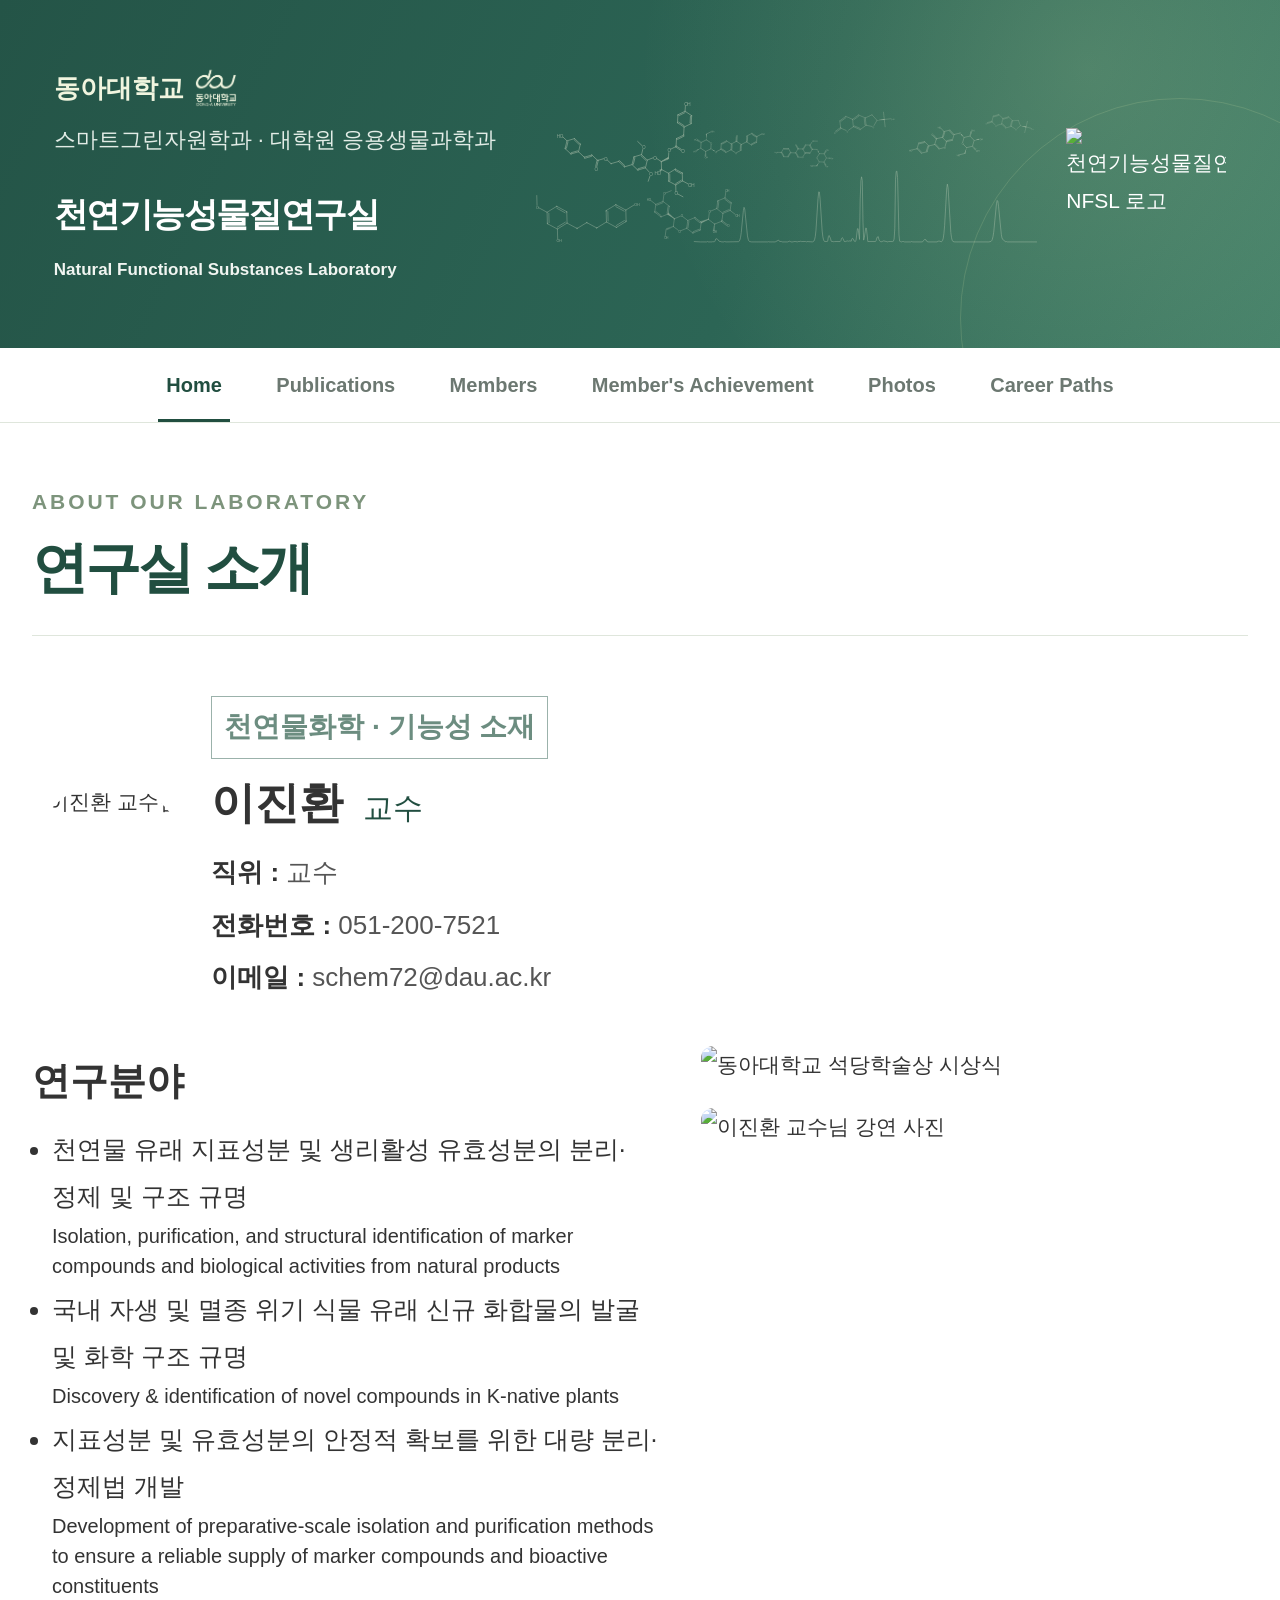
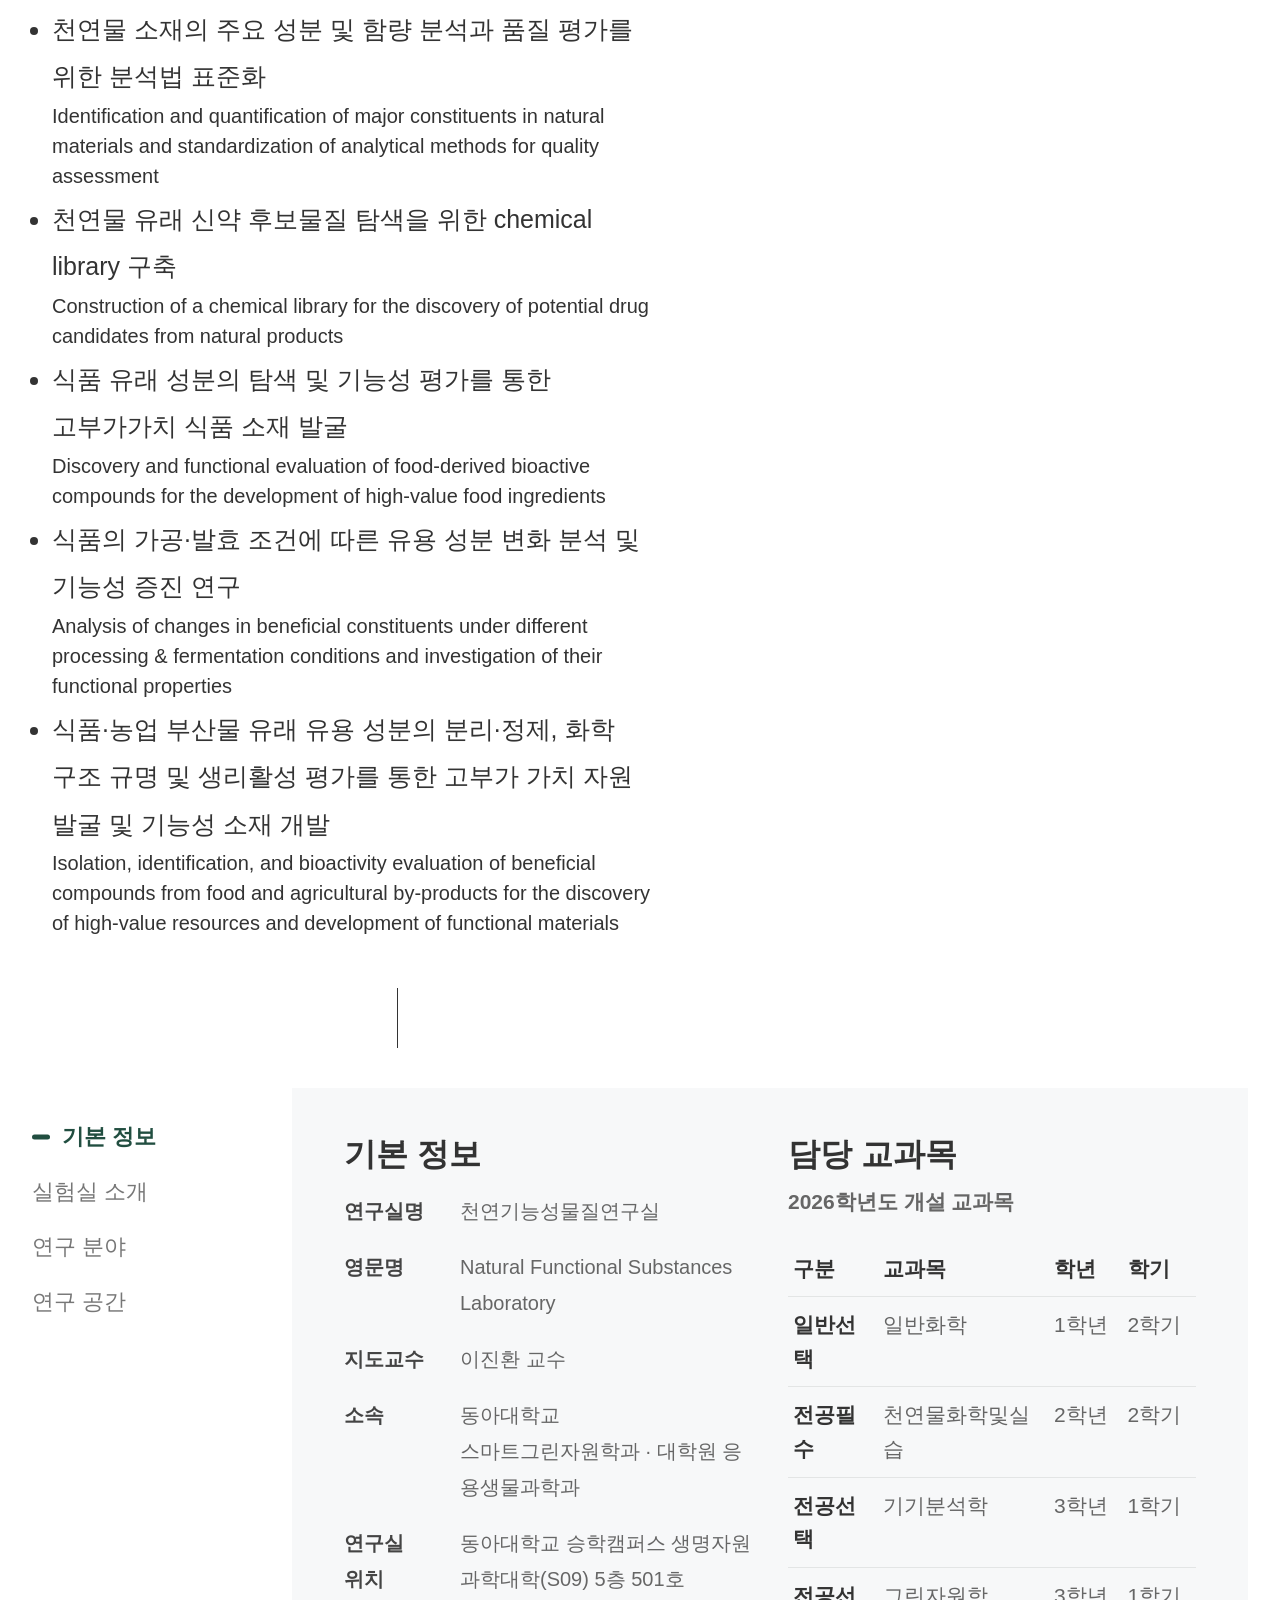
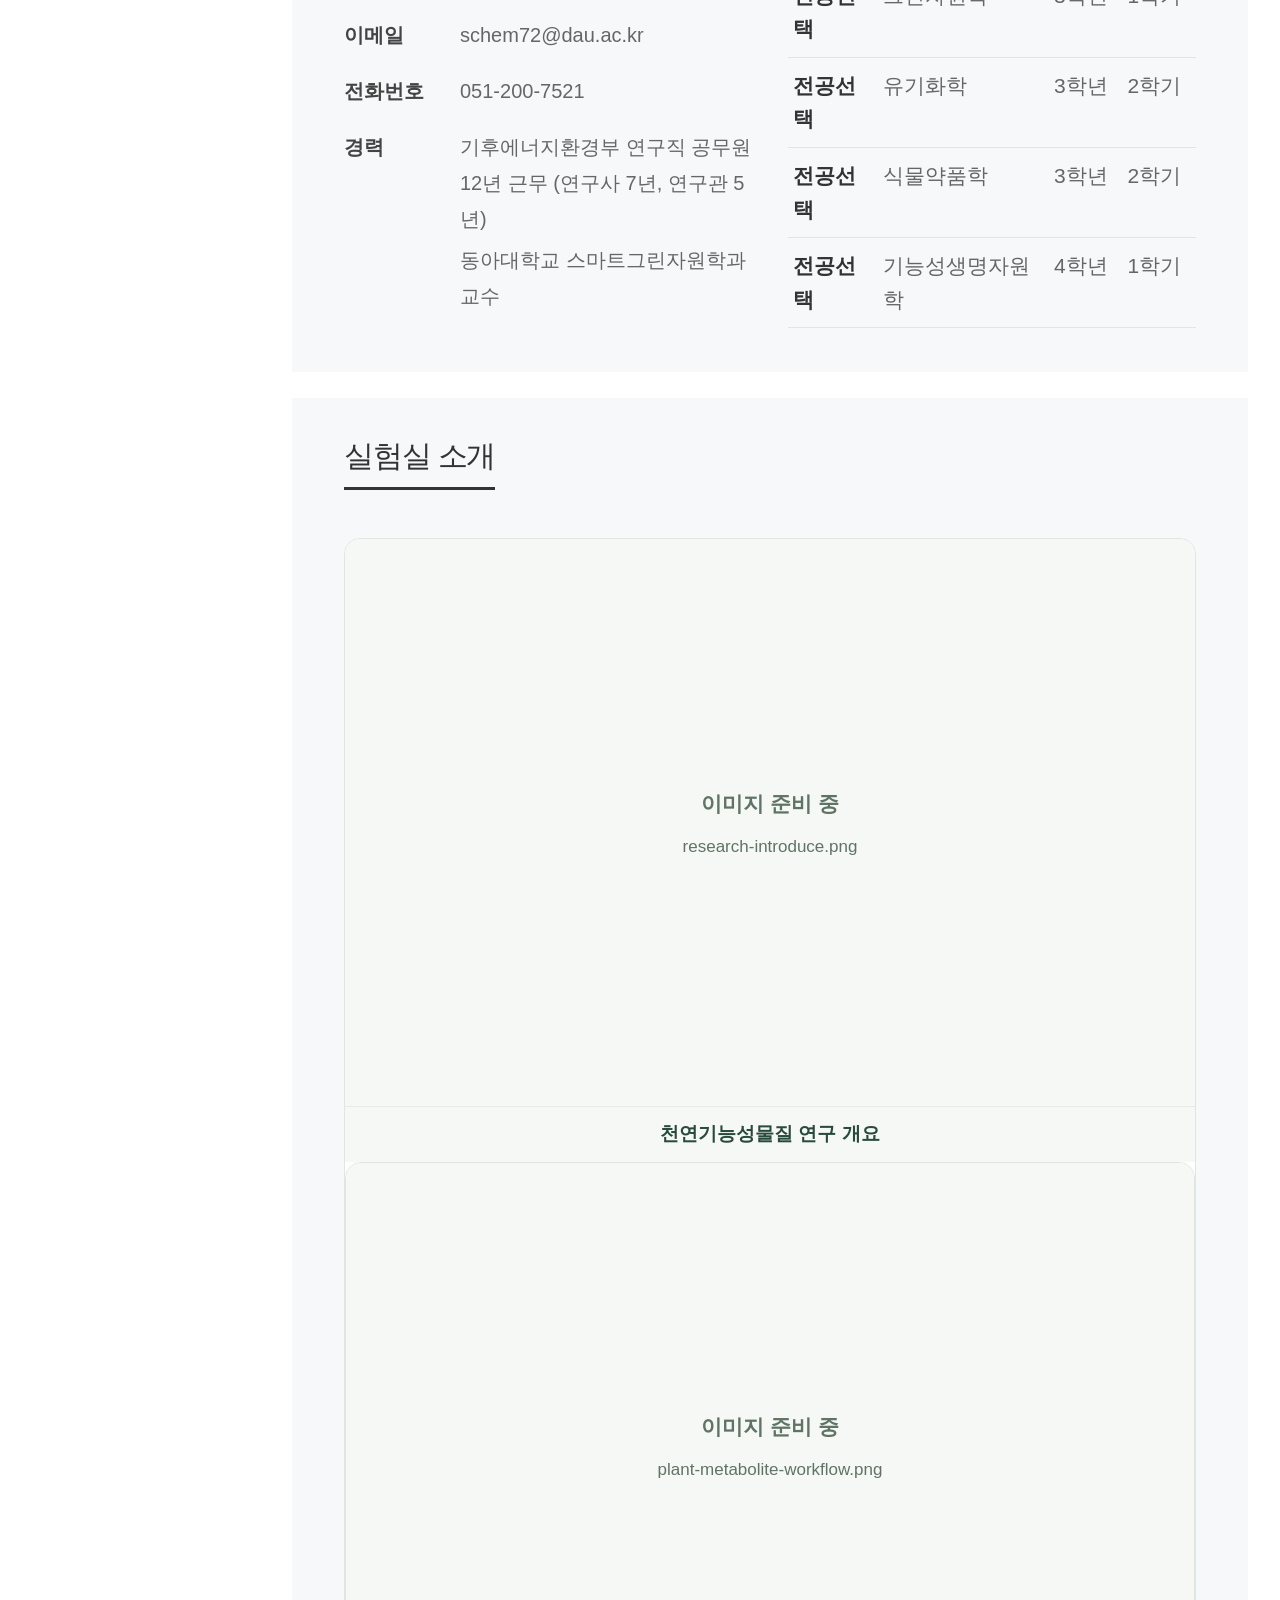
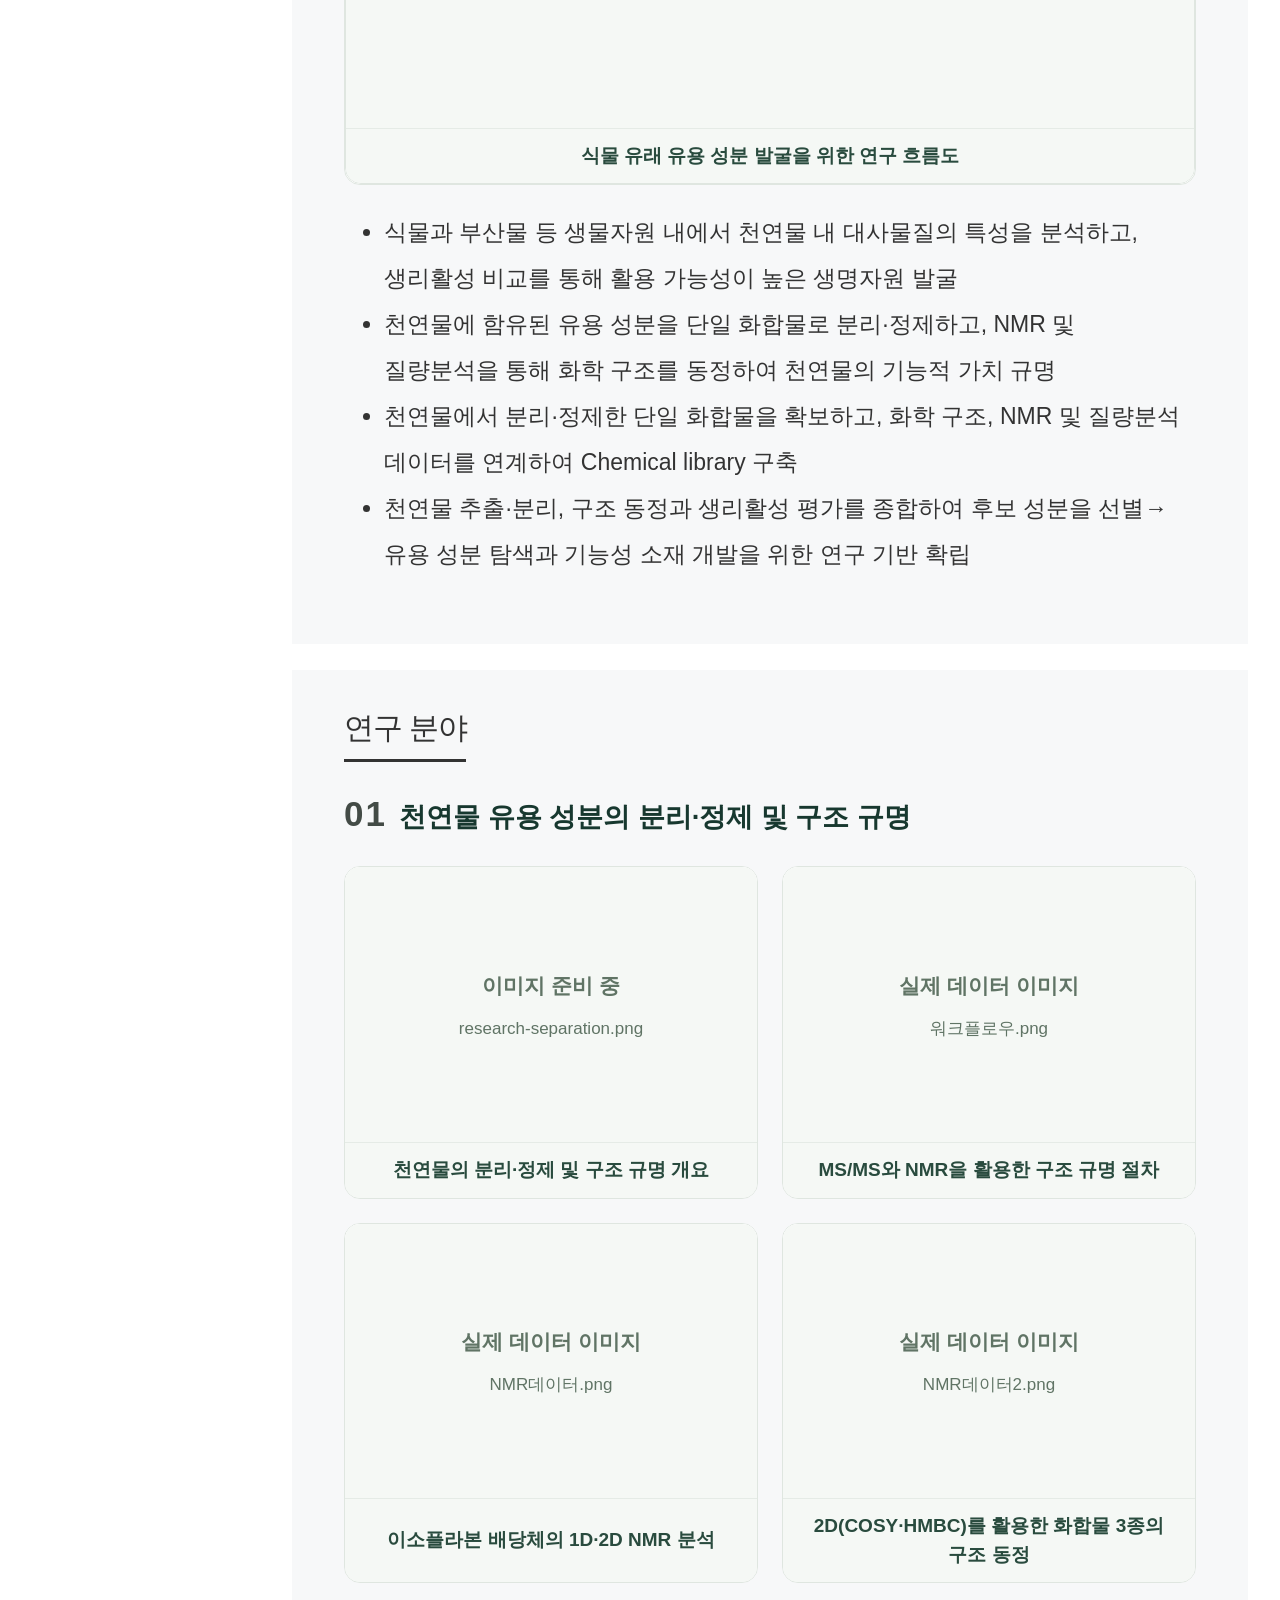
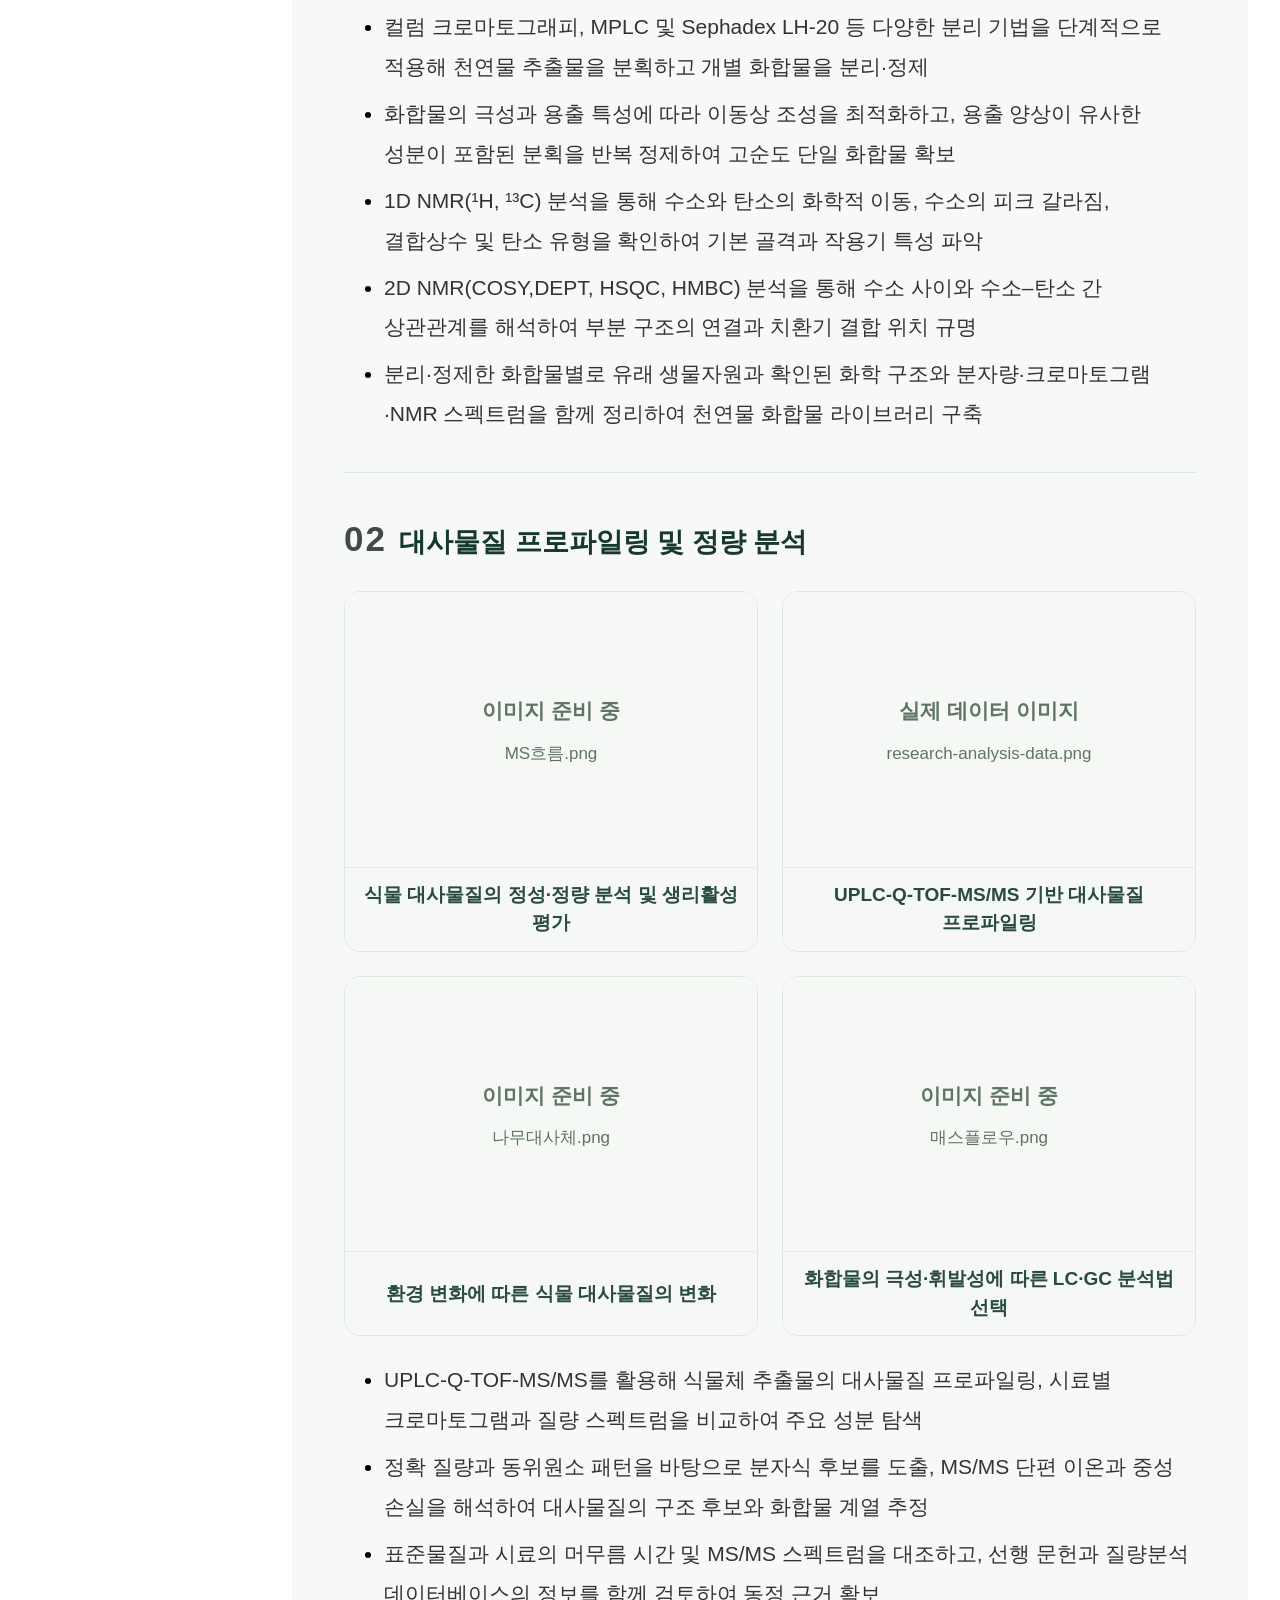
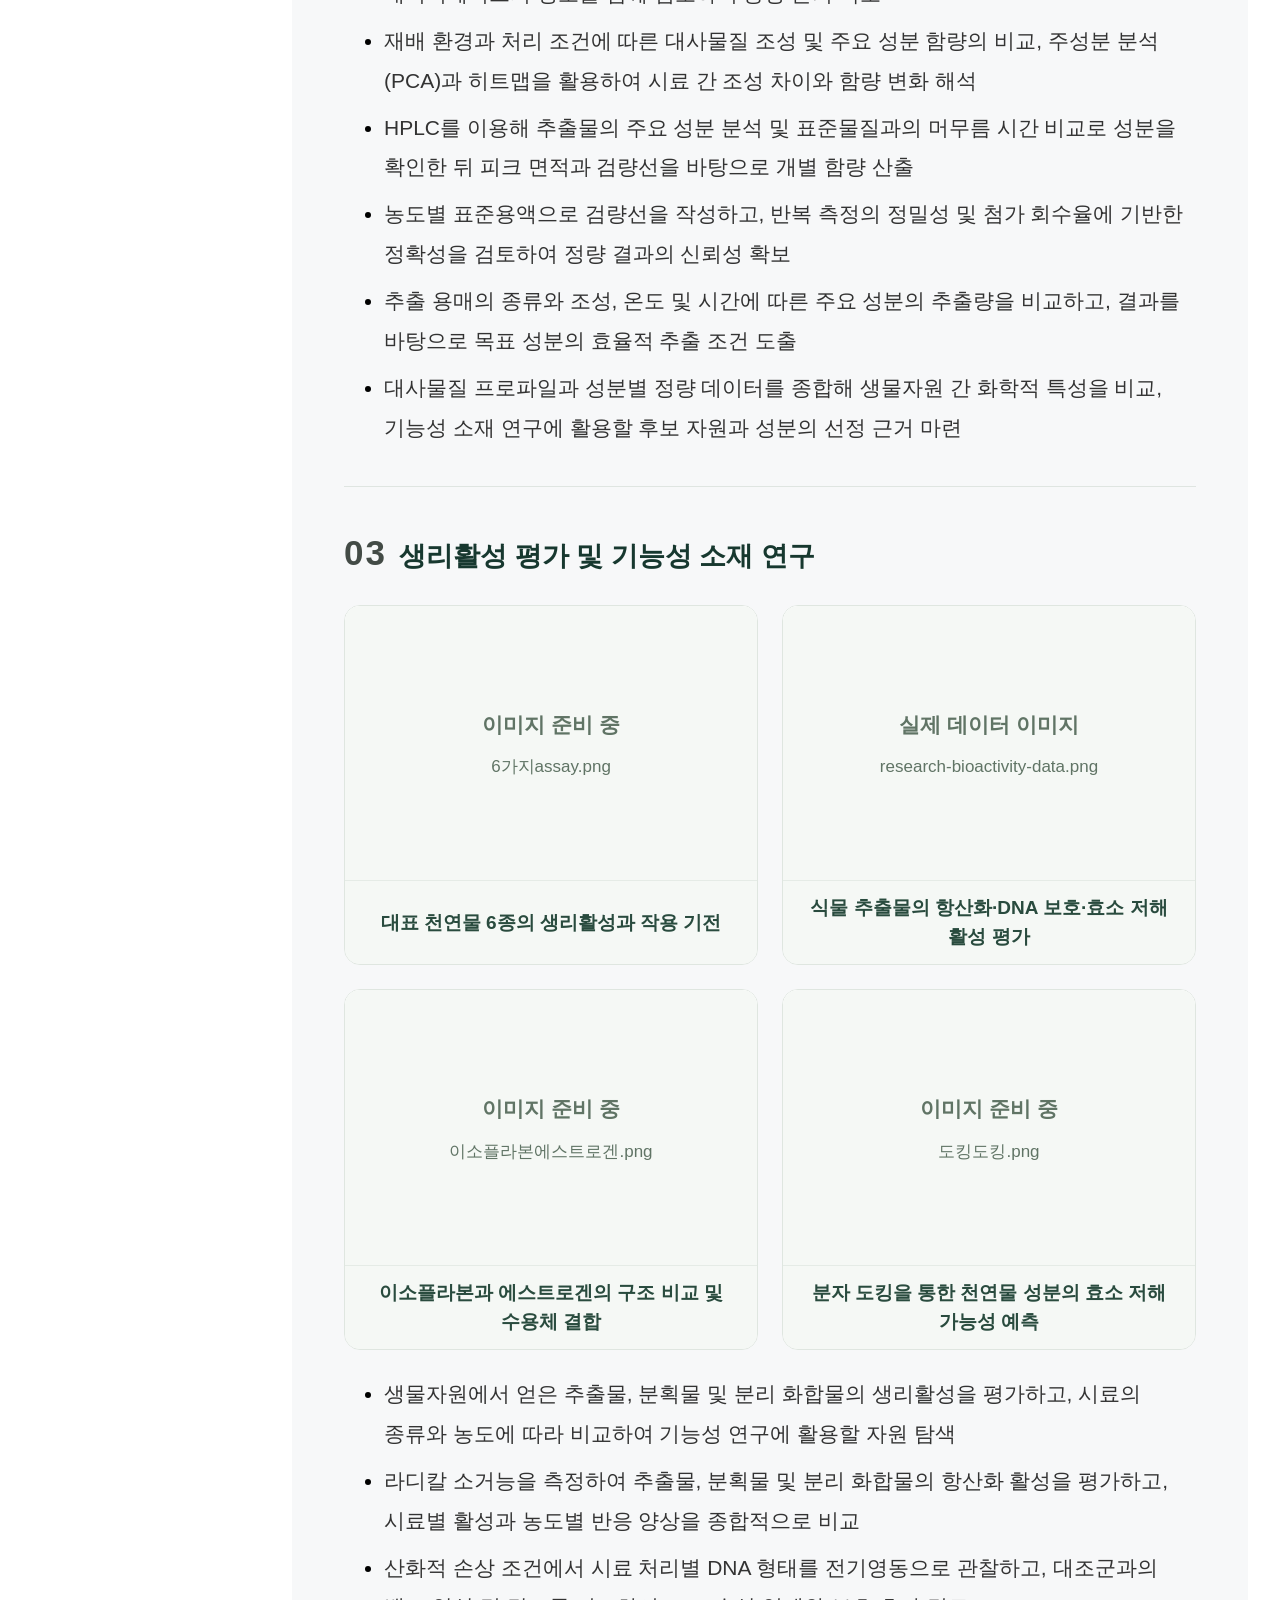
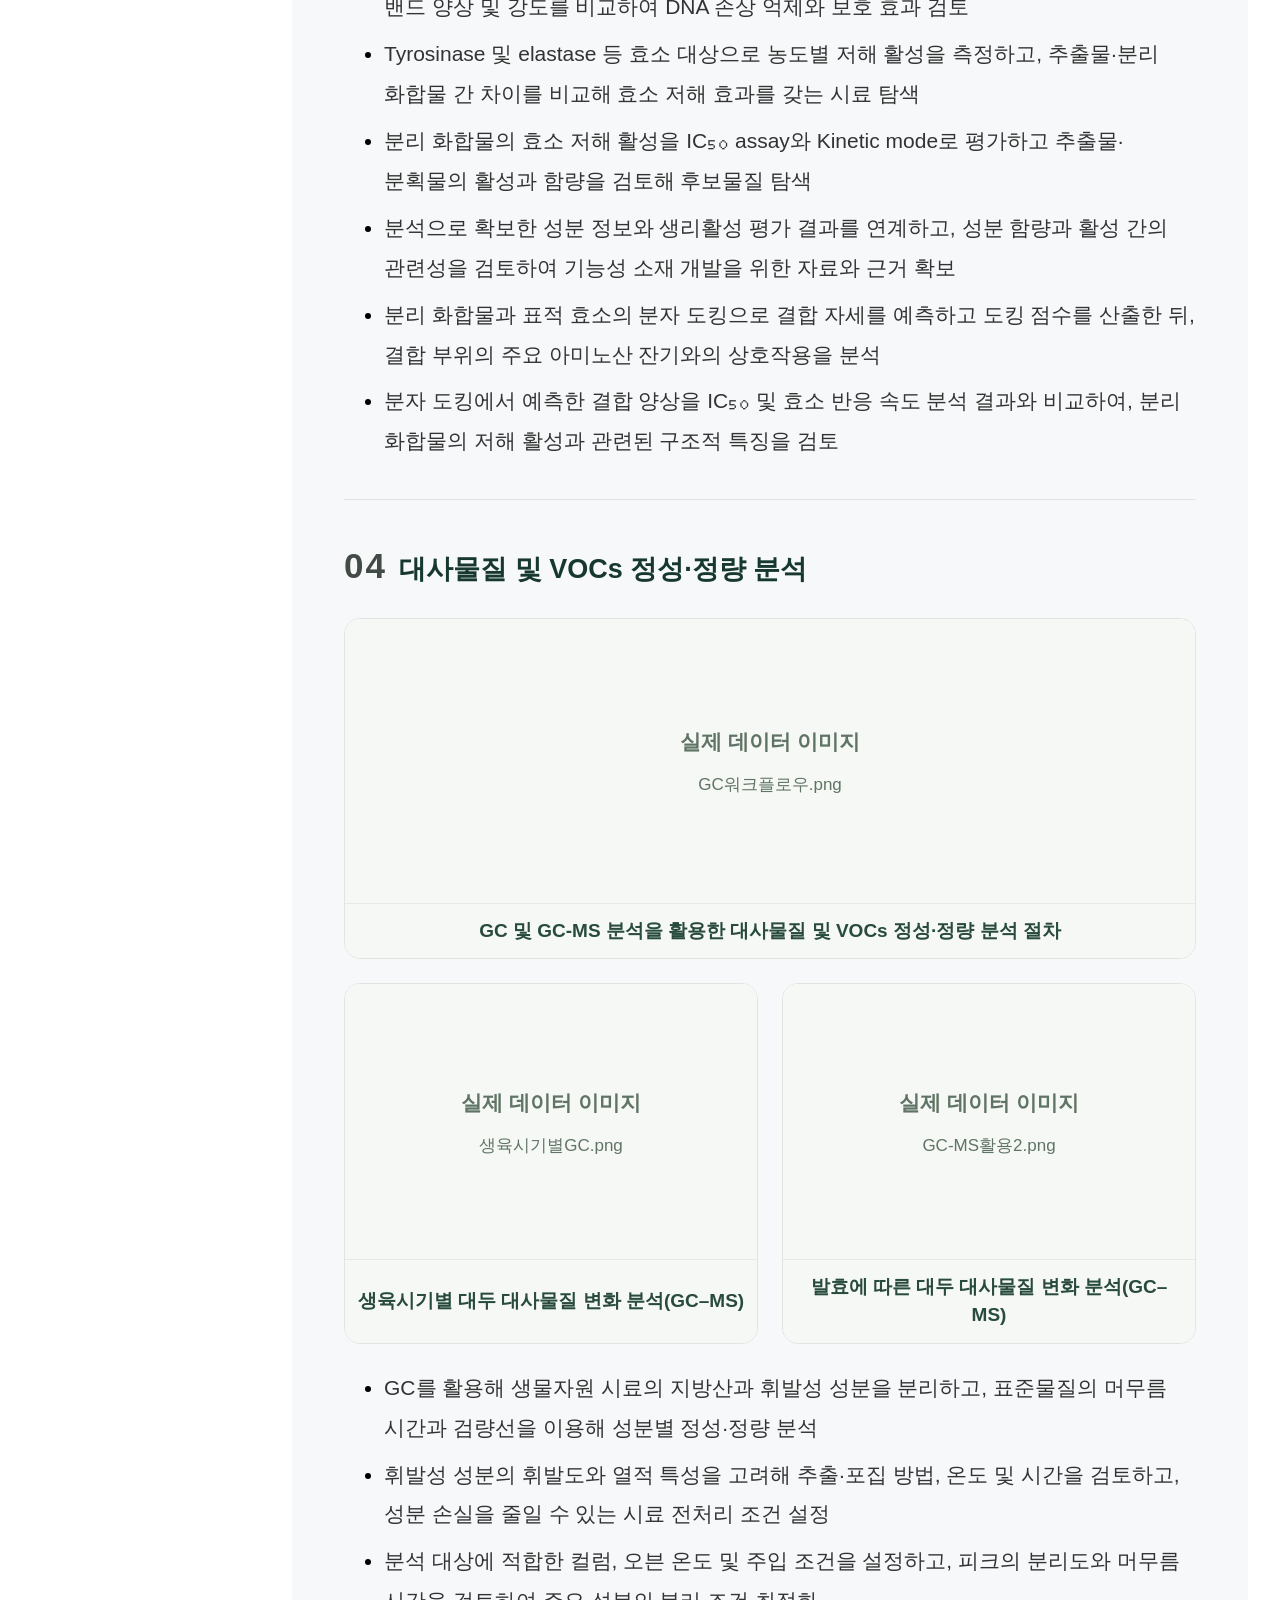
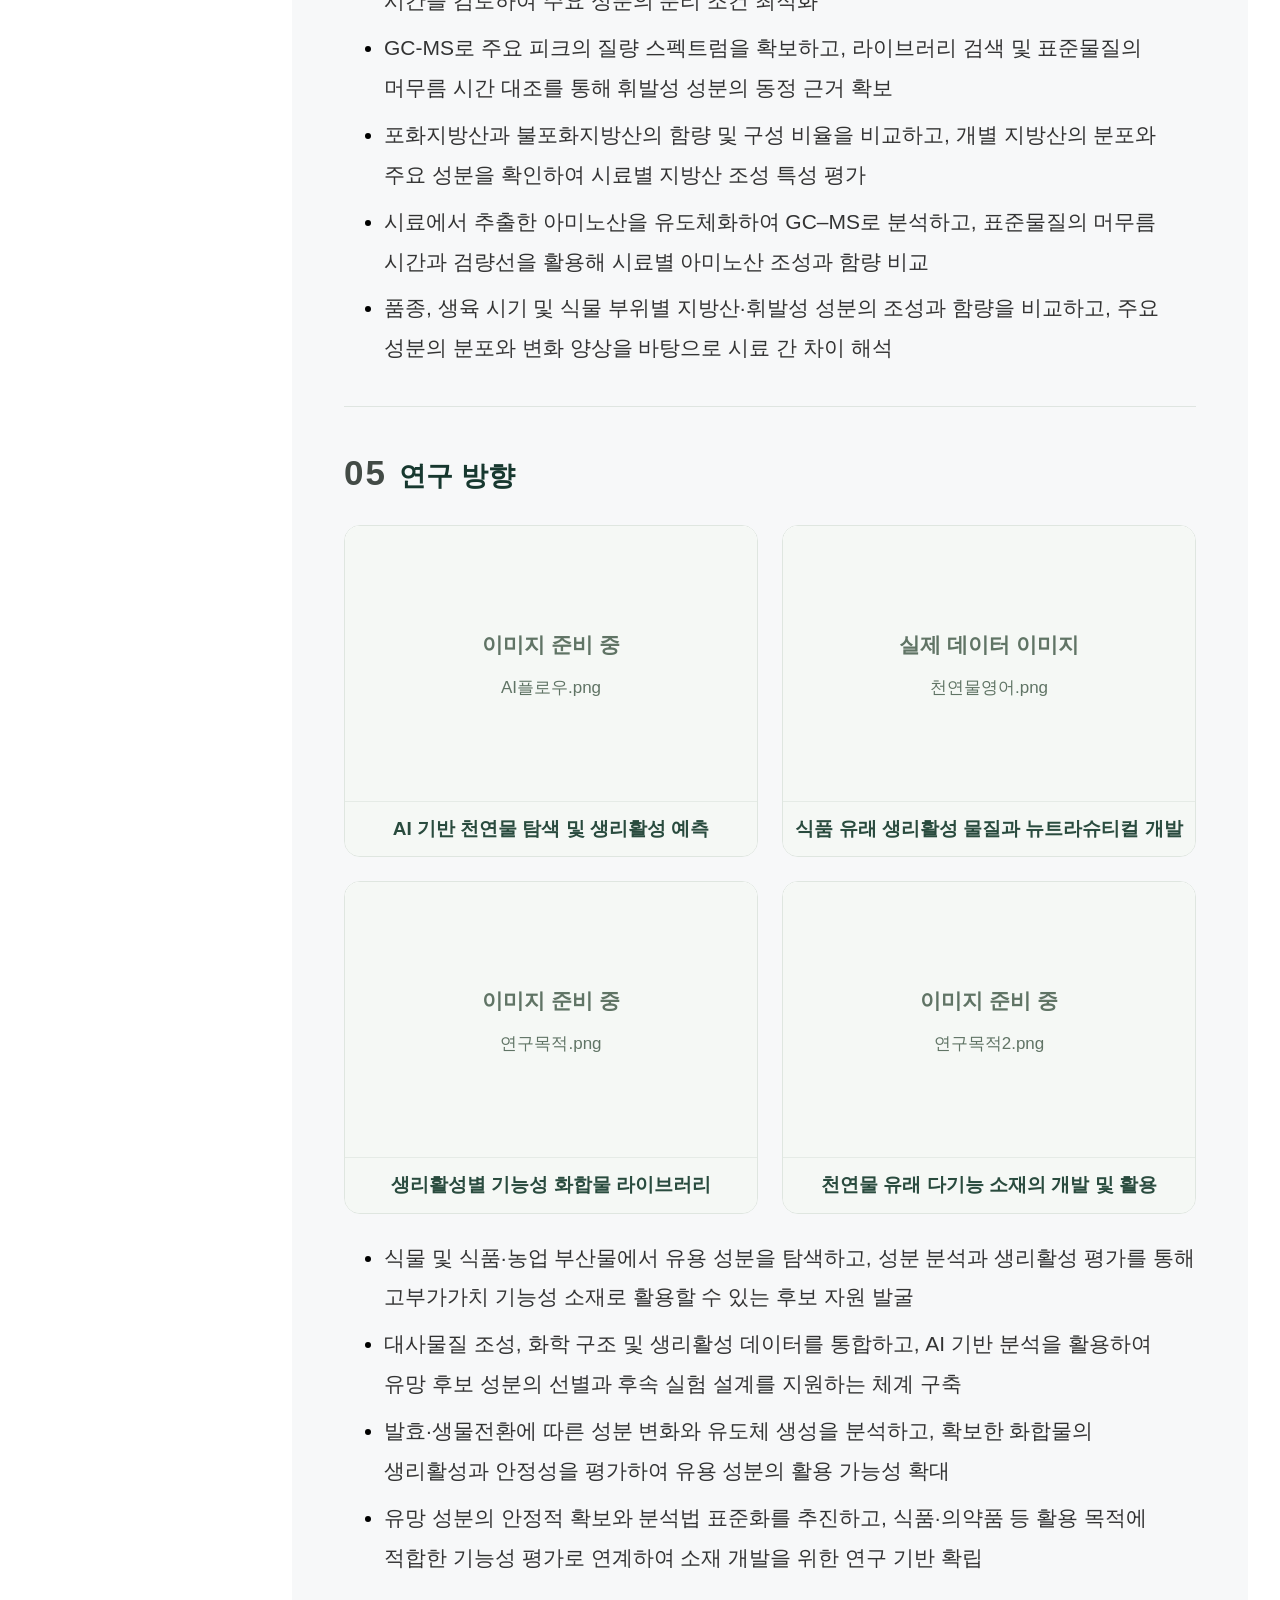
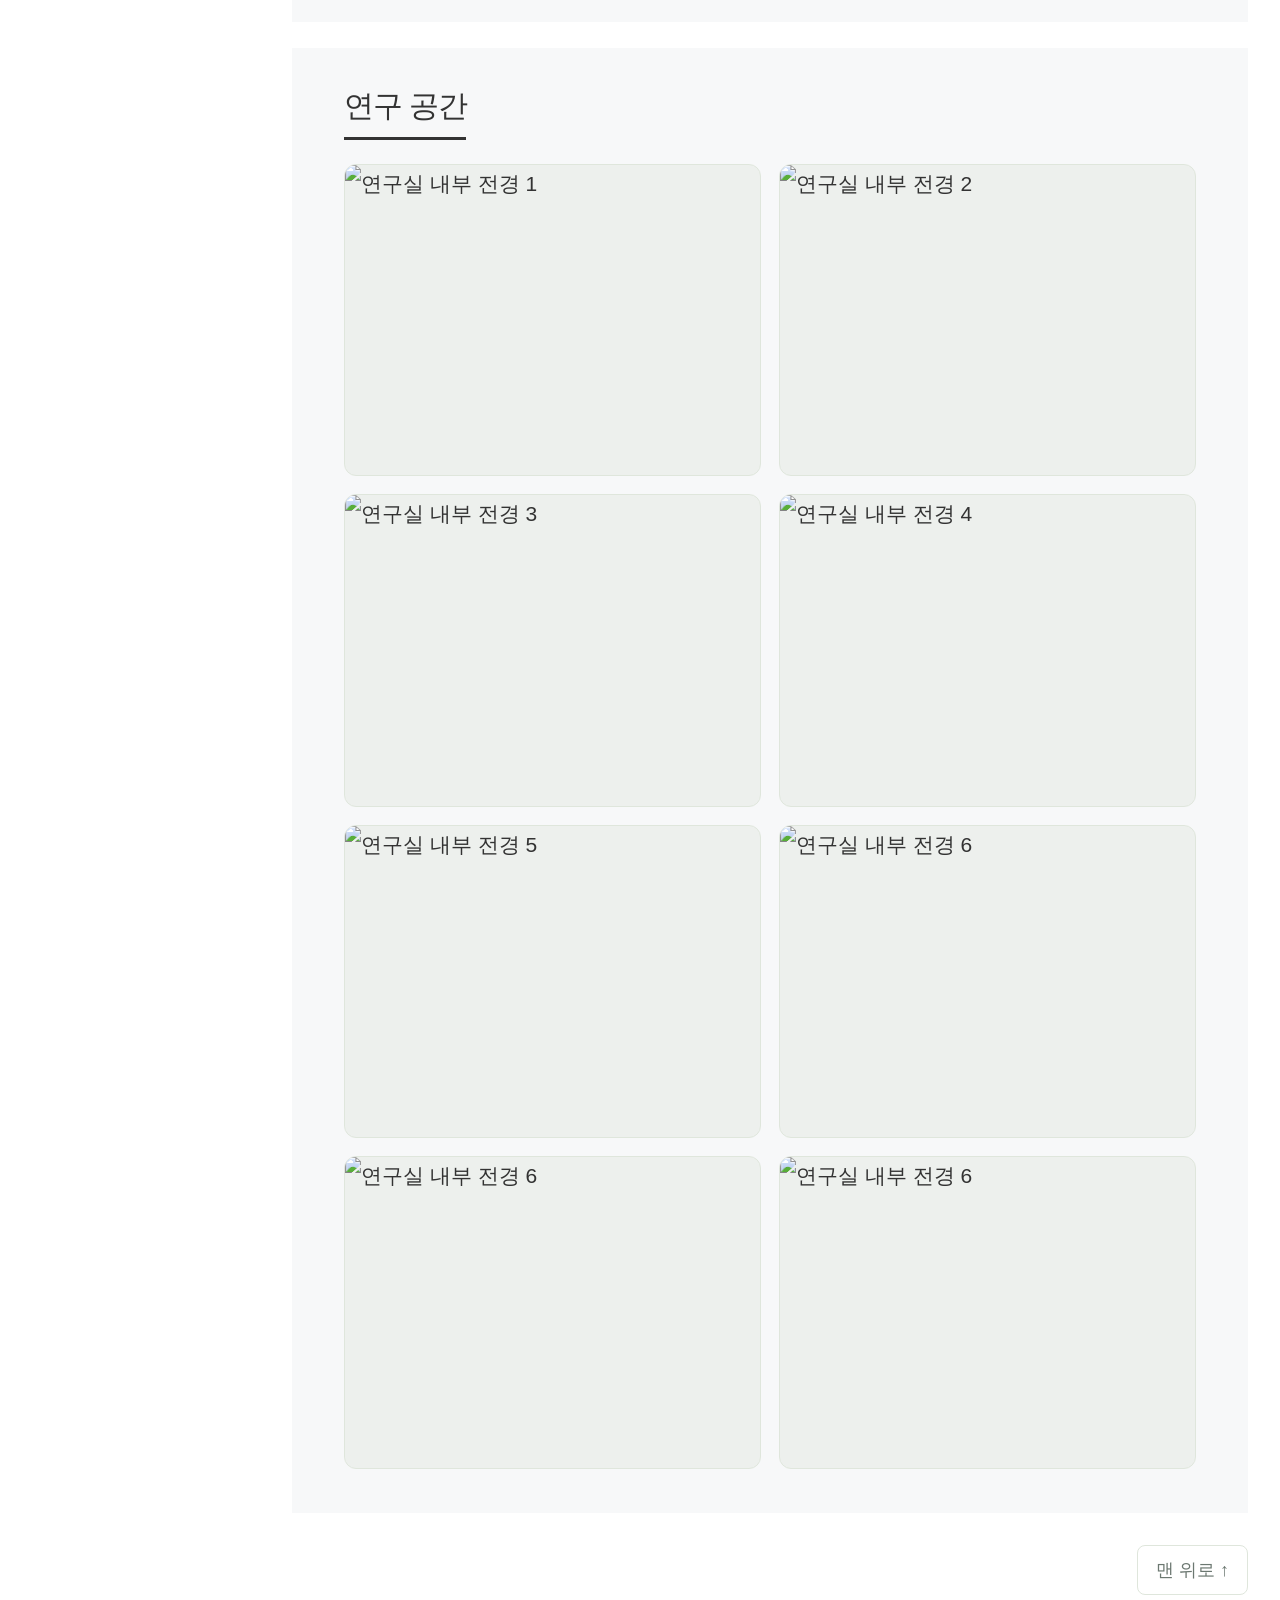
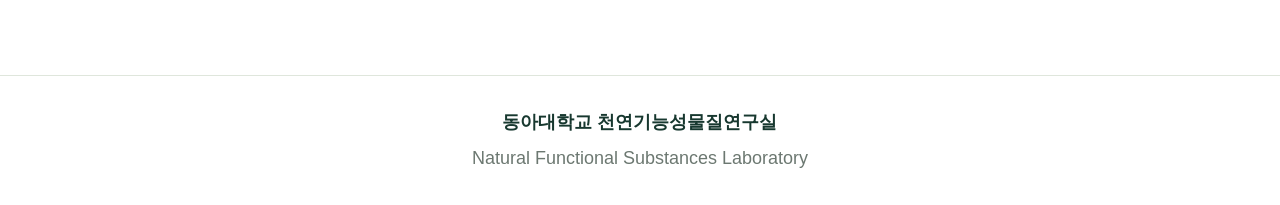
==== index.html @ 09aa6b8d "Create lab website" ====
<!DOCTYPE html>
<html lang="ko">
<head>
  <meta charset="UTF-8">
  <meta name="viewport" content="width=device-width, initial-scale=1.0">

  <title>천연기능성물질연구실 | 소개</title>
  <link rel="stylesheet" href="styles.css">

</head>

<body class="home-page" id="top">
  <a class="skip-link" href="#main">본문 바로가기</a>

  <!-- 상단 배너 -->
  <header class="hero hero-with-science">
    <div class="hero-inner">
      <div class="hero-text">
        <p class="university">
          <a class="hero-university-label" href="https://www.donga.ac.kr/" target="_blank" rel="noopener noreferrer">동아대학교<span class="hero-university-mark" aria-hidden="true"></span></a>
        </p>

        <p class="department">
          <a href="https://liferes.donga.ac.kr/liferes/CMS/Contents/Contents.do?mCode=MN019" target="_blank" rel="noopener noreferrer">스마트그린자원학과</a>
          · <a href="https://gra.donga.ac.kr/" target="_blank" rel="noopener noreferrer">대학원 응용생물과학과</a>
        </p>

        <h1>천연기능성물질연구실</h1>

        <p class="english-name" lang="en">
          Natural Functional Substances Laboratory
        </p>
      </div>

      <figure class="hero-science" aria-hidden="true">
        <svg
          class="hero-science-art"
          xmlns="http://www.w3.org/2000/svg"
          viewBox="0 0 1450 420"
          aria-hidden="true"
        >
          <defs>
            <!-- Daidzin -->
            <symbol id="banner-daidzin" viewBox="0 0 400 300">
              <g
                fill="none"
                stroke="currentColor"
                stroke-width="2"
                stroke-linecap="round"
                stroke-linejoin="round"
              >
                <path d="
                  M 114.1,140.8 L 97.5,127.0
                  M 117.1,150.6 L 113.6,170.9
                  M 138.4,186.6 L 159.6,178.9
                  M 69.3,134.4 L 69.7,133.8
                  M 66.4,132.4 L 67.3,131.4
                  M 63.6,130.5 L 64.9,128.9
                  M 60.8,128.6 L 62.5,126.5
                  M 57.9,126.7 L 60.1,124.1
                  M 55.1,124.7 L 57.7,121.6
                  M 87.9,183.8 L 87.3,183.7
                  M 87.6,187.5 L 86.3,187.3
                  M 87.4,191.1 L 85.4,190.8
                  M 87.1,194.8 L 84.4,194.3
                  M 86.8,198.4 L 83.4,197.9
                  M 86.5,202.1 L 82.5,201.4
                  M 123.3,92.6 L 100.0,101.1
                  M 222.3,200.7 L 205.7,186.8
                  M 230.6,202.6 L 251.8,194.8
                  M 241.2,131.0 L 237.5,152.4
                  M 237.2,130.3 L 233.5,151.7
                  M 353.6,132.5 L 332.4,140.3
                  M 67.5,162.9 L 72.1,136.3
                  M 67.5,162.9 L 88.2,180.2
                  M 72.1,136.3 L 97.5,127.0
                  M 88.2,180.2 L 113.6,170.9
                  M 159.6,178.9 L 180.4,196.2
                  M 164.0,177.2 L 181.2,191.5
                  M 159.6,178.9 L 164.3,152.3
                  M 180.4,196.2 L 205.7,186.8
                  M 164.3,152.3 L 189.6,143.0
                  M 167.8,155.3 L 188.8,147.6
                  M 205.7,186.8 L 210.3,160.2
                  M 210.1,185.2 L 213.9,163.2
                  M 210.3,160.2 L 189.6,143.0
                  M 210.3,160.2 L 235.7,150.9
                  M 235.7,150.9 L 256.4,168.2
                  M 256.4,168.2 L 251.8,194.8
                  M 252.0,169.8 L 248.2,191.8
                  M 256.4,168.2 L 281.7,158.9
                  M 281.7,158.9 L 302.5,176.2
                  M 281.7,158.9 L 286.4,132.3
                  M 286.1,157.3 L 289.9,135.3
                  M 302.5,176.2 L 327.8,166.9
                  M 303.3,171.6 L 324.2,163.9
                  M 286.4,132.3 L 311.7,123.0
                  M 327.8,166.9 L 332.4,140.3
                  M 311.7,123.0 L 332.4,140.3
                  M 310.9,127.6 L 328.0,141.9
                "/>
              </g>

              <path fill="currentColor" d="
                M 113.6,170.9 L 130.6,182.4 L 128.0,185.5 Z
                M 67.5,162.9 L 47.9,172.2 L 46.5,168.4 Z
                M 97.5,127.0 L 100.0,101.1 L 104.4,99.5 Z
              "/>

              <g fill="currentColor" font-family="Arial, sans-serif" font-size="11">
                <text x="114.9" y="149.7">O</text>
                <text x="131.1" y="193.6">O</text>
                <text x="32.0 38.9" y="177.6">HO</text>
                <text x="41.2 48.1" y="124.4">HO</text>
                <text x="80.4 87.8" y="212.2">OH</text>
                <text x="124.2 131.6" y="96.5">OH</text>
                <text x="223.2" y="209.5">O</text>
                <text x="237.0" y="129.7">O</text>
                <text x="354.5 362.0" y="136.4">OH</text>
              </g>
            </symbol>

            <!-- Glycitin -->
            <symbol id="banner-glycitin" viewBox="0 0 400 300">
              <g
                fill="none"
                stroke="currentColor"
                stroke-width="2"
                stroke-linecap="round"
                stroke-linejoin="round"
              >
                <path d="
                  M 280.2,175.2 L 292.2,191.6
                  M 277.9,165.3 L 287.1,144.4
                  M 266.7,122.8 L 243.7,125.4
                  M 321.8,191.2 L 321.2,191.6
                  M 324.1,193.8 L 323.0,194.6
                  M 326.5,196.5 L 324.8,197.7
                  M 328.8,199.1 L 326.6,200.7
                  M 331.2,201.7 L 328.4,203.7
                  M 333.5,204.3 L 330.2,206.8
                  M 315.3,138.4 L 315.9,138.6
                  M 316.2,135.3 L 317.5,135.8
                  M 317.2,132.2 L 319.1,133.0
                  M 318.2,129.1 L 320.7,130.2
                  M 319.2,126.0 L 322.3,127.4
                  M 320.2,122.9 L 324.0,124.5
                  M 258.2,219.1 L 283.5,216.3
                  M 196.3,174.2 L 205.5,153.4
                  M 190.3,178.9 L 167.3,181.4
                  M 235.7,84.6 L 227.5,103.3
                  M 242.7,77.8 L 265.7,75.3
                  M 151.8,116.7 L 164.5,134.0
                  M 148.5,119.1 L 161.2,136.4
                  M 46.5,170.7 L 69.5,168.2
                  M 330.4,163.5 L 319.4,188.6
                  M 330.4,163.5 L 314.3,141.5
                  M 319.4,188.6 L 292.2,191.6
                  M 314.3,141.5 L 287.1,144.4
                  M 243.7,125.4 L 227.5,103.3
                  M 239.0,125.9 L 225.6,107.6
                  M 243.7,125.4 L 232.7,150.4
                  M 227.5,103.3 L 200.3,106.3
                  M 232.7,150.4 L 205.5,153.4
                  M 229.9,146.6 L 207.4,149.0
                  M 205.5,153.4 L 189.3,131.3
                  M 189.3,131.3 L 200.3,106.3
                  M 194.0,130.8 L 203.1,110.1
                  M 189.3,131.3 L 162.1,134.3
                  M 162.1,134.3 L 151.1,159.3
                  M 151.1,159.3 L 167.3,181.4
                  M 155.8,158.8 L 169.2,177.0
                  M 151.1,159.3 L 123.9,162.3
                  M 123.9,162.3 L 107.7,140.2
                  M 123.9,162.3 L 112.9,187.3
                  M 119.2,162.8 L 110.1,183.5
                  M 107.7,140.2 L 80.5,143.2
                  M 105.8,144.6 L 83.3,147.0
                  M 112.9,187.3 L 85.7,190.3
                  M 80.5,143.2 L 69.5,168.2
                  M 85.7,190.3 L 69.5,168.2
                  M 87.6,186.0 L 74.2,167.7
                "/>
              </g>

              <path fill="currentColor" d="
                M 287.1,144.4 L 274.3,130.5 L 277.6,128.1 Z
                M 330.4,163.5 L 352.3,159.1 L 352.8,163.2 Z
                M 292.2,191.6 L 283.5,216.3 L 278.7,216.9 Z
              "/>

              <g fill="currentColor" font-family="Arial, sans-serif" font-size="11">
                <text x="272.8" y="175.0">O</text>
                <text x="267.6" y="127.9">O</text>
                <text x="354.4 361.9" y="166.0">OH</text>
                <text x="332.3 339.9" y="216.1">OH</text>
                <text x="322.0 329.6" y="121.9">OH</text>
                <text x="243.7 250.7" y="225.0">HO</text>
                <text x="191.2" y="183.9">O</text>
                <text x="235.3" y="83.7">O</text>
                <text x="142.6" y="117.7">O</text>
                <text x="32.0 39.0" y="176.7">HO</text>
              </g>
            </symbol>

            <!-- Genistin -->
            <symbol id="banner-genistin" viewBox="0 0 400 300">
              <g
                fill="none"
                stroke="currentColor"
                stroke-width="2"
                stroke-linecap="round"
                stroke-linejoin="round"
              >
                <path d="
                  M 280.5,169.5 L 293.4,185.7
                  M 277.9,160.1 L 286.3,138.8
                  M 265.1,117.9 L 242.1,121.4
                  M 322.9,184.2 L 322.4,184.6
                  M 325.3,186.7 L 324.3,187.5
                  M 327.8,189.2 L 326.2,190.5
                  M 330.2,191.7 L 328.1,193.4
                  M 332.6,194.2 L 330.0,196.4
                  M 335.1,196.7 L 331.9,199.3
                  M 314.3,131.5 L 314.9,131.8
                  M 315.2,128.4 L 316.5,128.9
                  M 316.1,125.2 L 318.0,126.0
                  M 316.9,122.1 L 319.5,123.1
                  M 317.8,118.9 L 321.0,120.2
                  M 318.7,115.7 L 322.5,117.2
                  M 260.4,214.7 L 285.6,210.9
                  M 196.6,172.2 L 205.0,150.9
                  M 190.7,177.1 L 167.8,180.5
                  M 185.1,87.8 L 198.0,104.0
                  M 149.5,116.1 L 163.2,133.2
                  M 146.3,118.6 L 159.9,135.7
                  M 46.5,174.6 L 69.4,171.2
                  M 330.5,156.2 L 320.5,181.7
                  M 330.5,156.2 L 313.4,134.7
                  M 320.5,181.7 L 293.4,185.7
                  M 313.4,134.7 L 286.3,138.8
                  M 242.1,121.4 L 232.1,146.9
                  M 242.1,121.4 L 225.1,99.9
                  M 237.4,122.1 L 223.3,104.3
                  M 232.1,146.9 L 205.0,150.9
                  M 229.1,143.2 L 206.7,146.5
                  M 225.1,99.9 L 198.0,104.0
                  M 205.0,150.9 L 187.9,129.5
                  M 187.9,129.5 L 198.0,104.0
                  M 192.6,128.8 L 200.9,107.7
                  M 187.9,129.5 L 160.8,133.5
                  M 160.8,133.5 L 150.8,159.0
                  M 150.8,159.0 L 167.8,180.5
                  M 155.5,158.3 L 169.6,176.1
                  M 150.8,159.0 L 123.6,163.1
                  M 123.6,163.1 L 106.6,141.7
                  M 123.6,163.1 L 113.6,188.6
                  M 119.0,163.8 L 110.6,184.9
                  M 106.6,141.7 L 79.5,145.7
                  M 104.8,146.1 L 82.4,149.4
                  M 113.6,188.6 L 86.5,192.7
                  M 79.5,145.7 L 69.4,171.2
                  M 86.5,192.7 L 69.4,171.2
                  M 88.2,188.3 L 74.1,170.5
                "/>
              </g>

              <path fill="currentColor" d="
                M 286.3,138.8 L 272.7,125.0 L 276.0,122.4 Z
                M 330.5,156.2 L 352.2,150.8 L 352.8,154.9 Z
                M 293.4,185.7 L 285.6,210.9 L 280.9,211.6 Z
              "/>

              <g fill="currentColor" font-family="Arial, sans-serif" font-size="11">
                <text x="273.0" y="169.8">O</text>
                <text x="266.0" y="122.8">O</text>
                <text x="354.3 361.9" y="157.6">OH</text>
                <text x="334.2 341.8" y="208.6">OH</text>
                <text x="320.2 327.8" y="114.7">OH</text>
                <text x="245.9 252.9" y="220.8">HO</text>
                <text x="191.7" y="181.9">O</text>
                <text x="170.6 177.6" y="88.0">HO</text>
                <text x="140.4" y="117.6">O</text>
                <text x="32.0 39.0" y="180.8">HO</text>
              </g>
            </symbol>

            <!-- Marmesin -->
            <symbol id="banner-marmesin" viewBox="0 0 400 300">
              <g
                fill="none"
                stroke="currentColor"
                stroke-width="2"
                stroke-linecap="round"
                stroke-linejoin="round"
              >
                <path d="
                  M 252.9,178.0 L 273.0,152.8
                  M 241.9,181.8 L 210.6,170.0
                  M 346.7,156.1 L 312.9,154.6
                  M 112.1,182.1 L 141.5,166.9
                  M 99.9,181.4 L 72.3,163.8
                  M 41.5,176.4 L 72.4,160.3
                  M 44.3,181.7 L 75.2,165.7
                  M 273.0,152.8 L 251.0,119.5
                  M 312.9,154.6 L 314.7,114.7
                  M 312.9,154.6 L 311.1,194.6
                  M 251.0,119.5 L 212.4,130.1
                  M 212.4,130.1 L 210.6,170.0
                  M 206.3,133.3 L 204.8,166.3
                  M 212.4,130.1 L 178.7,108.6
                  M 210.6,170.0 L 175.1,188.4
                  M 178.7,108.6 L 143.3,127.0
                  M 178.4,115.5 L 149.1,130.7
                  M 175.1,188.4 L 141.5,166.9
                  M 175.5,181.5 L 147.6,163.7
                  M 143.3,127.0 L 141.5,166.9
                  M 143.3,127.0 L 109.6,105.4
                  M 109.6,105.4 L 74.1,123.9
                  M 109.3,112.4 L 79.9,127.6
                  M 74.1,123.9 L 72.3,163.8
                "/>
              </g>

              <path fill="currentColor" d="
                M 273.0,152.8 L 313.1,151.6 L 312.9,154.6 L 312.8,157.6 Z
              "/>

              <g fill="currentColor" font-family="Arial, sans-serif" font-size="11">
                <text x="243.3" y="192.1">O</text>
                <text x="348.1 359.1" y="164.4">OH</text>
                <text x="101.2" y="193.3">O</text>
                <text x="32.0" y="190.2">O</text>
              </g>
            </symbol>

            <!-- Dadahol A -->
            <symbol id="banner-dadahol" viewBox="0 0 460 260">
              <title>Dadahol A</title>

              <path
                fill="none"
                stroke="currentColor"
                stroke-width="1.8"
                stroke-linecap="round"
                stroke-linejoin="round"
                d="
                  M 261.5,109.3 L 272.1,119.4
                  M 274.8,130.1 L 271.6,143.5
                  M 271.6,143.5 L 251.9,149.3
                  M 251.9,149.3 L 247.1,169.3
                  M 254.5,151.7 L 250.5,168.3
                  M 247.1,169.3 L 262.0,183.4
                  M 262.0,183.4 L 281.7,177.6
                  M 262.8,180.0 L 279.2,175.1
                  M 281.7,177.6 L 286.5,157.6
                  M 286.5,157.6 L 301.3,151.7
                  M 309.9,152.9 L 322.7,161.4
                  M 341.0,153.9 L 342.0,138.4
                  M 346.6,129.6 L 360.8,122.5
                  M 359.2,123.3 L 372.8,132.3
                  M 360.9,120.8 L 374.5,129.8
                  M 360.8,122.5 L 362.0,102.0
                  M 362.0,102.0 L 380.4,92.9
                  M 364.9,104.0 L 381.7,95.6
                  M 380.4,92.9 L 381.6,72.3
                  M 381.6,72.3 L 400.0,63.2
                  M 400.0,63.2 L 401.2,42.7
                  M 397.1,61.2 L 398.1,44.2
                  M 401.2,42.7 L 384.1,31.3
                  M 384.1,31.3 L 365.7,40.5
                  M 383.9,34.9 L 368.7,42.5
                  M 365.7,40.5 L 364.5,61.0
                  M 384.1,31.3 L 385.0,17.5
                  M 322.7,161.4 L 323.3,181.9
                  M 323.3,181.9 L 341.4,191.7
                  M 341.4,191.7 L 341.9,212.2
                  M 344.5,193.4 L 344.9,210.4
                  M 341.9,212.2 L 360.0,222.0
                  M 360.0,222.0 L 377.5,211.3
                  M 359.9,218.5 L 374.4,209.6
                  M 377.5,211.3 L 376.9,190.8
                  M 376.9,190.8 L 358.9,181.0
                  M 373.9,192.6 L 359.0,184.5
                  M 377.5,211.3 L 391.3,218.8
                  M 360.0,222.0 L 360.4,238.3
                  M 364.8,244.9 L 378.6,252.4
                  M 281.7,177.6 L 291.6,188.7
                  M 293.1,199.6 L 288.8,212.4
                  M 247.1,169.3 L 227.4,175.1
                  M 227.4,175.1 L 212.5,161.0
                  M 228.2,171.7 L 214.6,158.8
                  M 212.5,161.0 L 192.8,166.8
                  M 192.8,166.8 L 182.2,156.7
                  M 173.6,154.0 L 158.2,158.5
                  M 156.9,157.3 L 153.0,173.9
                  M 159.9,158.0 L 155.9,174.6
                  M 158.2,158.5 L 143.3,144.4
                  M 143.3,144.4 L 123.6,150.2
                  M 142.5,147.8 L 124.5,153.2
                  M 123.6,150.2 L 108.7,136.1
                  M 108.7,136.1 L 113.5,116.1
                  M 113.5,116.1 L 98.6,102.0
                  M 110.1,117.1 L 97.8,105.4
                  M 98.6,102.0 L 78.9,107.8
                  M 78.9,107.8 L 74.1,127.8
                  M 81.5,110.3 L 77.5,126.8
                  M 74.1,127.8 L 89.0,141.9
                  M 78.9,107.8 L 68.3,97.7
                  M 286.5,157.6 L 271.6,143.5
                  M 283.1,158.6 L 270.8,146.9
                  M 364.5,61.0 L 381.6,72.3
                  M 367.6,59.4 L 381.8,68.8
                  M 358.9,181.0 L 341.4,191.7
                  M 89.0,141.9 L 108.7,136.1
                  M 89.8,138.5 L 106.2,133.7
                  M 252.9,149.0 L 251.9,149.3 L 251.7,150.3
                  M 261.3,182.7 L 262.0,183.4 L 263.0,183.1
                  M 322.1,161.0 L 322.7,161.4 L 322.8,162.4
                  M 360.0,122.9 L 360.8,122.5 L 360.8,121.5
                  M 361.9,103.1 L 362.0,102.0 L 362.9,101.6
                  M 379.5,93.3 L 380.4,92.9 L 380.4,91.8
                  M 399.1,63.6 L 400.0,63.2 L 400.1,62.1
                  M 401.2,43.7 L 401.2,42.7 L 400.4,42.1
                  M 366.7,40.1 L 365.7,40.5 L 365.7,41.5
                  M 364.6,60.0 L 364.5,61.0 L 365.3,61.6
                  M 323.3,180.9 L 323.3,181.9 L 324.2,182.4
                  M 341.9,211.2 L 341.9,212.2 L 342.8,212.7
                  M 376.9,191.8 L 376.9,190.8 L 376.0,190.3
                  M 359.8,181.5 L 358.9,181.0 L 358.0,181.5
                  M 228.4,174.8 L 227.4,175.1 L 226.7,174.4
                  M 213.3,161.7 L 212.5,161.0 L 211.5,161.3
                  M 193.8,166.5 L 192.8,166.8 L 192.3,166.3
                  M 159.0,158.3 L 158.2,158.5 L 157.5,157.8
                  M 144.1,145.1 L 143.3,144.4 L 142.3,144.7
                  M 124.6,149.9 L 123.6,150.2 L 122.9,149.5
                  M 113.3,117.1 L 113.5,116.1 L 112.8,115.4
                  M 99.3,102.7 L 98.6,102.0 L 97.6,102.3
                  M 74.4,126.8 L 74.1,127.8 L 74.9,128.5
                  M 88.3,141.2 L 89.0,141.9 L 90.0,141.6
                "
              />

              <path
                fill="currentColor"
                stroke="currentColor"
                stroke-width="1.8"
                stroke-linecap="round"
                stroke-linejoin="round"
                d="
                  M 322.7,161.4 L 341.2,150.4 L 341.0,153.9 Z
                  M 323.3,181.9 L 321.6,186.4 L 319.2,184.4 Z
                "
              />

              <g fill="currentColor" font-family="Arial, sans-serif" font-size="12">
                <text x="272.8" y="129.5">O</text>
                <text x="302.0" y="156.1">O</text>
                <text x="338.8" y="137.7">O</text>
                <text x="374.3" y="139.9">O</text>
                <text x="381.8" y="16.8">O</text>
                <text x="390.0" y="16.8">H</text>
                <text x="391.9" y="227.1">O</text>
                <text x="400.2" y="227.1">H</text>
                <text x="356.9" y="248.6">O</text>
                <text x="305.1" y="196.3">H</text>
                <text x="312.8" y="196.3">O</text>
                <text x="291.7" y="198.9">O</text>
                <text x="174.3" y="158.7">O</text>
                <text x="149.8" y="184.5">O</text>
                <text x="52.7" y="99.7">H</text>
                <text x="60.4" y="99.7">O</text>
              </g>
            </symbol>

            <!-- Broussonin A -->
            <symbol id="banner-broussonin" viewBox="0 0 360 180">
              <title>Broussonin A</title>

              <path
                fill="none"
                stroke="currentColor"
                stroke-width="1.8"
                stroke-linecap="round"
                stroke-linejoin="round"
                d="
                  M 15.1,14.0 L 16.0,46.1
                  M 20.9,53.5 L 48.6,68.4
                  M 48.6,68.4 L 49.6,105.4
                  M 54.2,71.5 L 55.1,102.0
                  M 49.6,105.4 L 82.1,122.9
                  M 82.1,122.9 L 113.5,103.6
                  M 81.9,116.5 L 107.9,100.5
                  M 113.5,103.6 L 112.5,66.7
                  M 112.5,66.7 L 80.0,49.1
                  M 107.1,70.0 L 80.2,55.5
                  M 113.5,103.6 L 146.0,121.1
                  M 146.0,121.1 L 177.5,101.8
                  M 177.5,101.8 L 209.9,119.3
                  M 209.9,119.3 L 241.4,100.0
                  M 241.4,100.0 L 273.9,117.6
                  M 273.9,117.6 L 305.3,98.2
                  M 273.7,111.2 L 299.7,95.2
                  M 305.3,98.2 L 304.3,61.3
                  M 304.3,61.3 L 271.8,43.8
                  M 298.8,64.7 L 272.0,50.2
                  M 271.8,43.8 L 240.4,63.1
                  M 304.3,61.3 L 330.9,44.9
                  M 82.1,122.9 L 83.0,155.0
                  M 80.0,49.1 L 48.6,68.4
                  M 240.4,63.1 L 241.4,100.0
                  M 246.0,66.1 L 246.8,96.7
                  M 49.6,103.5 L 49.6,105.4 L 51.3,106.2
                  M 112.6,68.5 L 112.5,66.7 L 110.9,65.8
                  M 81.7,50.0 L 80.0,49.1 L 78.5,50.1
                  M 144.4,120.3 L 146.0,121.1 L 147.6,120.2
                  M 175.9,102.8 L 177.5,101.8 L 179.1,102.7
                  M 208.3,118.5 L 209.9,119.3 L 211.5,118.4
                  M 272.2,116.7 L 273.9,117.6 L 275.4,116.6
                  M 303.7,99.2 L 305.3,98.2 L 305.2,96.4
                  M 273.4,44.6 L 271.8,43.8 L 270.2,44.7
                  M 241.9,62.1 L 240.4,63.1 L 240.4,64.9
                "
              />

              <g fill="currentColor" font-family="Arial, sans-serif" font-size="12">
                <text x="12.5" y="56.9">O</text>
                <text x="332.1" y="48.0">O</text>
                <text x="340.4" y="48.0">H</text>
                <text x="79.5" y="165.8">O</text>
                <text x="87.8" y="165.8">H</text>
              </g>
            </symbol>

            <!-- Silybin: 실리마린의 대표 구성 성분 -->
            <symbol id="banner-silybin" viewBox="0 0 400 260">
              <title>Silybin — silymarin constituent</title>

              <path
                fill="none"
                stroke="currentColor"
                stroke-width="1.8"
                stroke-linecap="round"
                stroke-linejoin="round"
                d="
                  M 112.0,35.3 L 87.3,45.5
                  M 81.7,54.4 L 78.4,78.8
                  M 78.4,78.8 L 49.1,90.9
                  M 77.7,84.3 L 53.4,94.3
                  M 49.1,90.9 L 44.8,122.4
                  M 44.8,122.4 L 70.0,141.7
                  M 49.9,120.3 L 70.7,136.3
                  M 70.0,141.7 L 99.3,129.7
                  M 99.3,129.7 L 103.6,98.2
                  M 95.0,126.3 L 98.5,100.3
                  M 124.5,149.1 L 120.2,180.5
                  M 120.2,180.5 L 140.7,196.3
                  M 150.0,198.0 L 174.7,187.9
                  M 174.7,187.9 L 178.9,156.4
                  M 179.8,185.8 L 183.3,159.8
                  M 178.9,156.4 L 158.5,140.6
                  M 178.9,156.4 L 208.3,144.3
                  M 208.3,144.3 L 233.4,163.7
                  M 207.6,149.8 L 228.3,165.8
                  M 233.4,163.7 L 229.2,195.2
                  M 229.2,195.2 L 199.8,207.2
                  M 224.8,191.8 L 200.6,201.8
                  M 262.8,151.7 L 287.9,171.0
                  M 287.9,171.0 L 317.3,159.0
                  M 314.7,160.0 L 336.3,176.7
                  M 317.6,156.3 L 339.2,172.9
                  M 317.3,159.0 L 321.5,127.5
                  M 321.5,127.5 L 350.9,115.5
                  M 322.2,122.1 L 346.5,112.1
                  M 350.9,115.5 L 355.1,84.0
                  M 355.1,84.0 L 330.0,64.6
                  M 350.0,86.1 L 329.2,70.1
                  M 330.0,64.6 L 300.6,76.7
                  M 300.6,76.7 L 296.4,108.1
                  M 304.9,80.0 L 301.5,106.0
                  M 296.4,108.1 L 271.7,118.3
                  M 330.0,64.6 L 333.2,40.2
                  M 350.9,115.5 L 371.3,131.3
                  M 287.8,174.3 L 287.2,174.2
                  M 287.6,177.6 L 286.5,177.4
                  M 287.5,180.8 L 285.7,180.6
                  M 287.4,184.1 L 285.0,183.8
                  M 287.2,187.3 L 284.3,186.9
                  M 287.1,190.6 L 283.5,190.1
                  M 286.9,193.9 L 282.8,193.3
                  M 286.8,197.1 L 282.1,196.5
                  M 116.9,181.6 L 117.1,182.1
                  M 113.5,182.7 L 113.9,183.8
                  M 110.1,183.7 L 110.8,185.4
                  M 106.7,184.8 L 107.6,187.0
                  M 103.4,185.9 L 104.5,188.6
                  M 100.0,186.9 L 101.3,190.2
                  M 96.6,188.0 L 98.2,191.8
                  M 93.2,189.0 L 95.1,193.4
                  M 90.9,192.6 L 87.3,219.4
                  M 49.1,90.9 L 28.6,75.1
                  M 103.6,98.2 L 78.4,78.8
                  M 149.2,138.9 L 124.5,149.1
                  M 199.8,207.2 L 174.7,187.9
                  M 266.1,127.2 L 262.8,151.7
                  M 296.4,108.1 L 321.5,127.5
                  M 45.1,120.8 L 44.8,122.4 L 46.1,123.3
                  M 68.7,140.8 L 70.0,141.7 L 71.4,141.1
                  M 97.9,130.3 L 99.3,129.7 L 99.5,128.1
                  M 103.3,99.8 L 103.6,98.2 L 102.3,97.3
                  M 124.2,150.6 L 124.5,149.1 L 125.7,148.6
                  M 120.4,179.0 L 120.2,180.5 L 121.2,181.3
                  M 206.8,144.9 L 208.3,144.3 L 209.6,145.3
                  M 232.2,162.7 L 233.4,163.7 L 233.2,165.3
                  M 229.4,193.6 L 229.2,195.2 L 227.7,195.8
                  M 201.3,206.6 L 199.8,207.2 L 198.6,206.3
                  M 264.0,152.6 L 262.8,151.7 L 262.9,150.4
                  M 286.7,170.1 L 287.9,171.0 L 289.4,170.4
                  M 315.8,159.6 L 317.3,159.0 L 317.5,157.4
                  M 354.9,85.6 L 355.1,84.0 L 353.8,83.0
                  M 302.1,76.1 L 300.6,76.7 L 300.4,78.2
                "
              />

              <path
                fill="currentColor"
                stroke="currentColor"
                stroke-width="1.8"
                stroke-linecap="round"
                stroke-linejoin="round"
                d="
                  M 124.5,149.1 L 96.7,130.8 L 99.3,129.7 L 99.7,126.8 Z
                  M 262.8,151.7 L 233.0,166.6 L 233.4,163.7 L 231.2,162.0 Z
                "
              />

              <g fill="currentColor" font-family="Arial, sans-serif" font-size="12">
                <text x="79.1" y="53.4">O</text>
                <text x="141.8" y="205.9">O</text>
                <text x="150.2" y="143.0">O</text>
                <text x="338.8" y="184.4">O</text>
                <text x="263.4" y="126.2">O</text>
                <text x="330.6" y="39.1">O</text>
                <text x="338.9" y="39.1">H</text>
                <text x="372.4" y="140.8">O</text>
                <text x="380.7" y="140.8">H</text>
                <text x="280.1" y="208.5">O</text>
                <text x="288.4" y="208.5">H</text>
                <text x="83.0" y="230.1">O</text>
                <text x="91.3" y="230.1">H</text>
                <text x="12.7" y="77.5">H</text>
                <text x="20.3" y="77.5">O</text>
              </g>
            </symbol>
          </defs>

          <!-- 왼쪽 구조식 -->
          <use href="#banner-dadahol" x="0" y="10" width="470" height="245" transform="translate(-14.5 -17) scale(1.18)">
            <title>Dadahol A</title>
          </use>

          <use href="#banner-broussonin" x="5" y="255" width="270" height="140" transform="translate(-11.3 -44.4) scale(1.18)">
            <title>Broussonin A</title>
          </use>

          <use href="#banner-silybin" x="270" y="220" width="240" height="180" transform="translate(-3.3 -40.8) scale(1.18)">
            <title>Silybin — 실리마린의 대표 구성 성분</title>
          </use>

          <!-- 오른쪽 구조식 -->
          <g transform="translate(450 -10)">
            <use
              href="#banner-daidzin"
              x="5" y="30"
              width="210" height="195"
              transform="translate(-19.9 -22.2) scale(1.18) rotate(-7 110 127.5)"
            />

            <use
              href="#banner-glycitin"
              x="245" y="72"
              width="170" height="170"
              transform="translate(-62.7 -27.1) scale(1.18) rotate(8 330 157)"
            />

            <use
              href="#banner-genistin"
              x="625" y="25"
              width="215" height="200"
              transform="translate(-132.1 -20.6) scale(1.18) rotate(-5 732.5 125)"
            />

            <use
              href="#banner-marmesin"
              x="390" y="0"
              width="215" height="135"
              transform="translate(-89.8 -9.4) scale(1.18) rotate(-9 497.5 67.5)"
            />

            <use
              href="#banner-marmesin"
              x="825" y="35"
              width="165" height="105"
              transform="translate(-152 -29.1) scale(1.18) rotate(11 907.5 87.5)"
            />
          </g>

          <!-- 배너 디자인용 크로마토그램 -->
          <g transform="translate(440 -4) scale(1.025 1.33)">
            <polyline
              fill="none"
              stroke="currentColor"
              stroke-width="1.35"
              stroke-linejoin="round"
              stroke-linecap="round"
              points="
                20.0,306.9 37.5,307.7 54.9,307.7 56.9,306.9
                58.8,307.7 70.4,307.7 72.4,306.9 76.2,307.7
                78.2,306.1 80.1,301.5 84.0,300.7 89.8,306.1
                97.6,307.7 103.4,307.7 105.3,306.9 109.2,307.7
                144.1,307.2 146.1,306.2 148.0,303.5 149.9,297.8
                151.9,287.6 157.7,240.2 159.6,232.9 161.6,236.4
                169.3,294.5 171.3,301.8 173.2,305.4 175.2,306.9
                181.0,307.7 225.6,307.7 227.5,306.9 229.4,307.7
                246.9,307.7 256.6,303.8 258.6,306.1 260.5,306.9
                264.4,306.9 266.3,307.7 281.8,307.7 287.6,306.1
                291.5,307.7 297.3,307.7 299.3,306.9 305.1,306.9
                309.0,307.7 310.9,306.9 316.7,306.9 318.7,306.1
                320.6,306.9 332.2,306.9 334.2,307.7 336.1,306.9
                351.6,307.6 355.5,306.0 357.4,303.0 359.4,296.1
                361.3,283.2 367.1,214.2 369.1,199.5 371.0,200.0
                373.0,215.5 378.8,284.2 380.7,296.7 382.7,303.3
                384.6,306.2 386.6,306.9 392.4,306.9 394.3,306.1
                396.2,296.1 398.2,293.8 402.1,299.9 404.0,306.1
                405.9,306.9 409.8,306.9 411.8,307.7 413.7,306.9
                429.2,306.9 431.1,305.4 433.1,299.9 435.0,298.4
                437.0,299.9 440.9,306.9 444.7,306.9 448.6,305.4
                452.5,306.1 456.4,305.4 460.2,306.1 462.2,300.7
                464.1,299.9 466.1,301.5 468.0,305.4 471.9,306.9
                473.8,303.8 477.7,279.1 479.6,279.1 483.5,302.3
                485.4,214.9 487.4,174.7 489.3,167.0 491.3,175.5
                493.2,265.2 495.1,303.8 497.1,297.6 501.0,277.5
                502.9,278.3 506.8,306.9 528.1,306.9 530.1,304.6
                532.0,299.2 533.9,296.9 535.9,296.1 537.8,302.3
                539.8,305.4 543.6,307.7 551.4,305.4 563.0,307.7
                565.0,306.9 576.6,306.9 578.5,306.1 580.5,301.5
                582.4,279.1 584.4,173.2 586.3,155.4 588.2,154.6
                590.2,168.6 594.1,292.2 596.0,306.1 597.9,306.9
                601.8,307.7 603.8,306.9 607.6,306.9 609.6,307.7
                627.0,307.7 629.0,306.9 632.9,307.7 660.0,307.7
                665.8,302.3 669.7,303.0 671.6,306.1 675.5,307.7
                700.7,307.7 704.6,306.1 708.5,306.1 712.4,307.5
                714.3,306.8 716.2,304.9 718.2,300.1 720.1,290.0
                722.1,272.3 727.9,193.4 729.8,182.8 731.8,190.2
                739.5,287.3 741.5,298.6 743.4,304.2 745.3,306.6
                749.2,307.6 757.0,307.7 846.2,307.7 852.0,306.7
                853.9,305.2 855.9,302.1 857.8,296.2 859.8,286.7
                867.5,225.1 869.5,218.1 871.4,220.1 873.3,230.5
                881.1,291.4 883.0,299.2 885.0,302.3 886.9,303.0
                892.7,307.6 896.6,306.9 898.5,307.7 980.0,307.7
              "
            />
          </g>
        </svg>
      </figure>

      <div class="hero-logo">
        <img
          src="lab-logo.png"
          alt="천연기능성물질연구실 NFSL 로고"
          decoding="async"
        >
      </div>
    </div>
  </header>

  <!-- 주요 메뉴 -->
  <nav class="site-nav" aria-label="주요 메뉴">
    <div class="site-nav-inner">
      <a href="index.html" aria-current="page">Home</a>
      <a href="results.html">Publications</a>
      <a href="members.html">Members</a>
      <a href="member's achievement.html">Member's Achievement</a>
      <a href="photos.html">Photos</a>
      <a href="work.html">Career Paths</a>
    </div>
  </nav>

  <main id="main" class="profile-main">
    <div class="page-heading">
      <p class="eyebrow">ABOUT OUR LABORATORY</p>
      <h2>연구실 소개</h2>
    </div>

    <!-- 교수님 소개 -->
    <section class="lab-overview professor-overview-with-gallery" aria-labelledby="professor-name">
      <div class="lab-professor-group">
        <div class="lab-professor-copy">
          <div class="lab-professor-heading">
            <div class="lab-professor-portrait">
              <img src="lab.png" alt="이진환 교수님" decoding="async">
            </div>

            <div>
              <p class="field-tag">천연물화학 · 기능성 소재</p>
              <h2 id="professor-name">이진환 <span>교수</span></h2>

              <div class="professor-contact">
                <p><strong>직위 :</strong> 교수</p>
                <p>
                  <strong>전화번호 :</strong>
                  <a href="tel:0512007521">051-200-7521</a>
                </p>
                <p>
                  <strong>이메일 :</strong>
                  <a href="mailto:schem72@dau.ac.kr">schem72@dau.ac.kr</a>
                </p>
              </div>
            </div>
          </div>

          <h3>연구분야</h3>

          <ul class="summary-text">
            <li>
              천연물 유래 지표성분 및 생리활성 유효성분의 분리·정제 및 구조 규명
              <span class="research-en" lang="en">
                Isolation, purification, and structural identification of marker compounds and biological activities from natural products
              </span>
            </li>
            <li>
              국내 자생 및 멸종 위기 식물 유래 신규 화합물의 발굴 및 화학 구조 규명
              <span class="research-en" lang="en">
                Discovery &amp; identification of novel compounds in K-native plants
              </span>
            </li>
            <li>
              지표성분 및 유효성분의 안정적 확보를 위한 대량 분리·정제법 개발
              <span class="research-en" lang="en">
                Development of preparative-scale isolation and purification methods to ensure a reliable supply of marker compounds and bioactive constituents
              </span>
            </li>
            <li>
              천연물 소재의 주요 성분 및 함량 분석과 품질 평가를 위한 분석법 표준화
              <span class="research-en" lang="en">
                Identification and quantification of major constituents in natural materials and standardization of analytical methods for quality assessment
              </span>
            </li>
            <li>
              천연물 유래 신약 후보물질 탐색을 위한 chemical library 구축
              <span class="research-en" lang="en">
                Construction of a chemical library for the discovery of potential drug candidates from natural products
              </span>
            </li>
            <li>
              식품 유래 성분의 탐색 및 기능성 평가를 통한 고부가가치 식품 소재 발굴
              <span class="research-en" lang="en">
                Discovery and functional evaluation of food-derived bioactive compounds for the development of high-value food ingredients
              </span>
            </li>
            <li>
              식품의 가공·발효 조건에 따른 유용 성분 변화 분석 및 기능성 증진 연구
              <span class="research-en" lang="en">
                Analysis of changes in beneficial constituents under different processing &amp; fermentation conditions and investigation of their functional properties
              </span>
            </li>
            <li>
              식품·농업 부산물 유래 유용 성분의 분리·정제, 화학 구조 규명 및 생리활성 평가를 통한 고부가 가치 자원 발굴 및 기능성 소재 개발
              <span class="research-en" lang="en">
                Isolation, identification, and bioactivity evaluation of beneficial compounds from food and agricultural by-products for the discovery of high-value resources and development of functional materials
              </span>
            </li>
          </ul>
        </div>
      </div>

      <div class="lab-photo-column">
        <!-- 오른쪽 맨 위 사진을 바꾸려면 아래 src의 파일명 수정 -->
        <figure class="lab-extra-photo">
          <img
            src="교수님서계심.png"
            alt="동아대학교 석당학술상 시상식"
            width="1088"
            height="722"
            decoding="async"
          >
        </figure>

        <figure class="lab-extra-photo">
          <img
            src="교수님찐수상.png"
            alt="이진환 교수님 강연 사진"
            decoding="async"
          >
        </figure>

       
      </div>
    </section>

    <div class="profile-layout">
      <!-- 소개 목차 -->
      <aside class="profile-sidebar">
        <nav class="profile-menu" aria-label="연구실 소개 목차">
          <a href="#basic-info" aria-current="location">기본 정보</a>
          <a href="#lab-introduction">실험실 소개</a>
          <a href="#research">연구 분야</a>
          <a href="#research-space">연구 공간</a>
        </nav>
      </aside>

      <div class="profile-content">
        <!-- 기본 정보 · 담당 교과목 (하나의 기존 박스 안에서 2열 배치) -->
        <section class="detail-section" id="basic-info">
          <div class="basic-info-columns">
            <div class="basic-info-column">
              <h2>기본 정보</h2>

          <dl class="info-list">
            <div>
              <dt>연구실명</dt>
              <dd>천연기능성물질연구실</dd>
            </div>
            <div>
              <dt>영문명</dt>
              <dd lang="en">Natural Functional Substances Laboratory</dd>
            </div>
            <div>
              <dt>지도교수</dt>
              <dd>이진환 교수</dd>
            </div>
            <div>
              <dt>소속</dt>
              <dd>
                동아대학교<br>
                스마트그린자원학과 · 대학원 응용생물과학과
              </dd>
            </div>
            <div>
              <dt>연구실 위치</dt>
              <dd>
                동아대학교 승학캠퍼스 생명자원과학대학(S09)
                5층 501호
              </dd>
            </div>
            <div>
              <dt>이메일</dt>
              <dd>
                <a href="mailto:schem72@dau.ac.kr">schem72@dau.ac.kr</a>
              </dd>
            </div>
            <div>
              <dt>전화번호</dt>
              <dd>
                <a href="tel:0512007521">051-200-7521</a>
              </dd>
            </div>
            <div>
              <dt>경력</dt>
              <dd class="career-list">
                <p>기후에너지환경부 연구직 공무원 12년 근무 (연구사 7년, 연구관 5년)</p>
                <p>동아대학교 스마트그린자원학과 교수</p>
              </dd>
            </div>
          </dl>
            </div>

            <div class="basic-info-column" id="teaching-info">
              <h2>담당 교과목</h2>
              <p class="teaching-year">2026학년도 개설 교과목</p>
              <table class="teaching-table">
                <colgroup>
                  <col style="width: 22%;">
                  <col style="width: 42%;">
                  <col style="width: 18%;">
                  <col style="width: 18%;">
                </colgroup>
                <thead>
                  <tr><th scope="col">구분</th><th scope="col">교과목</th><th scope="col">학년</th><th scope="col">학기</th></tr>
                </thead>
                <tbody>
                  <tr><td>일반선택</td><td>일반화학</td><td>1학년</td><td>2학기</td></tr>
                  <tr><td>전공필수</td><td>천연물화학및실습</td><td>2학년</td><td>2학기</td></tr>
                  <tr><td>전공선택</td><td>기기분석학</td><td>3학년</td><td>1학기</td></tr>
                  <tr><td>전공선택</td><td>그린자원학</td><td>3학년</td><td>1학기</td></tr>
                  <tr><td>전공선택</td><td>유기화학</td><td>3학년</td><td>2학기</td></tr>
                  <tr><td>전공선택</td><td>식물약품학</td><td>3학년</td><td>2학기</td></tr>
                  <tr><td>전공선택</td><td>기능성생명자원학</td><td>4학년</td><td>1학기</td></tr>
                </tbody>
              </table>
            </div>
          </div>
        </section>

        <!-- 실험실 소개 -->
        <section class="detail-section" id="lab-introduction">
          <h2>실험실 소개</h2>

         <div class="research-photo-grid" style="grid-template-columns: minmax(0, 1fr);">
  <figure class="research-visual-card">
    <div class="research-visual-media" style="aspect-ratio: 3 / 2;">
      <img
        src="research-introduce.png"
        alt="천연기능성물질연구실 연구 활동 소개"
        width="1536"
        height="1024"
        loading="lazy"
        decoding="async"
      >
    </div>
    <figcaption class="research-visual-caption">
      천연기능성물질 연구 개요
    </figcaption>
     <figure class="research-visual-card">
    <div class="research-visual-media" style="aspect-ratio: 3 / 2;">
      <img
        src="plant-metabolite-workflow.png"
        alt="천연기능성물질연구실 연구 활동 소개"
        width="1536"
        height="1024"
        loading="lazy"
        decoding="async"
      >
    </div>
    <figcaption class="research-visual-caption">
      식물 유래 유용 성분 발굴을 위한 연구 흐름도
    </figcaption>
  </figure>
</div>
          <ul class="section-copy">
            <li>식물과 부산물 등 생물자원 내에서 천연물 내 대사물질의 특성을 분석하고, 생리활성 비교를 통해 활용 가능성이 높은 생명자원 발굴</li>
            <li>천연물에 함유된 유용 성분을 단일 화합물로 분리·정제하고, NMR 및 질량분석을 통해 화학 구조를 동정하여 천연물의 기능적 가치 규명</li>
            <li>천연물에서 분리·정제한 단일 화합물을 확보하고, 화학 구조, NMR 및 질량분석 데이터를 연계하여 Chemical library 구축</li>
            <li>천연물 추출·분리, 구조 동정과 생리활성 평가를 종합하여 후보 성분을 선별→유용 성분 탐색과 기능성 소재 개발을 위한 연구 기반 확립</li>
          </ul>
        </section>

        <!-- 연구 분야 -->
        <section class="detail-section" id="research">
          <h2>연구 분야</h2>

          <ol class="research-list">
            <!-- 01. 분리·정제 및 구조 규명 -->
            <li class="research-item">
              <h3>
                <span class="research-number" aria-hidden="true">01</span>
                천연물 유용 성분의 분리·정제 및 구조 규명
              </h3>

              <div class="research-photo-grid">
                <figure class="research-visual-card">
                  <div class="research-visual-media">
                    <img
                      src="research-separation.png"
                      alt="천연물의 분리·정제 및 NMR 구조 분석 일러스트"
                      width="1536"
                      height="1024"
                      loading="lazy"
                      decoding="async"
                    >
                  </div>
                  <figcaption class="research-visual-caption">
                    천연물의 분리·정제 및 구조 규명 개요
                  </figcaption>
                </figure>

                <figure class="research-visual-card research-data-card">
                  <div class="research-visual-media">
                    <img
                      class="research-data-image"
                      src="워크플로우.png"
                      alt="분리 화합물의 NMR 스펙트럼 및 화학 구조 분석 데이터"
                      loading="lazy"
                      decoding="async"
                    >
                  </div>
                  <figcaption class="research-visual-caption">
                    MS/MS와 NMR을 활용한 구조 규명 절차
                  </figcaption>
                </figure>

                <figure class="research-visual-card research-data-card">
                  <div class="research-visual-media">
                    <img
                      class="research-data-image"
                      src="NMR데이터.png"
                      alt="분리 화합물의 NMR 스펙트럼 및 화학 구조 분석 데이터"
                      loading="lazy"
                      decoding="async"
                    >
                  </div>
                  <figcaption class="research-visual-caption">
                    이소플라본 배당체의 1D·2D NMR 분석
                  </figcaption>
                </figure>

                <figure class="research-visual-card research-data-card">
                  <div class="research-visual-media">
                    <img
                      class="research-data-image"
                      src="NMR데이터2.png"
                      alt="분리 화합물의 NMR 스펙트럼 및 화학 구조 분석 데이터"
                      loading="lazy"
                      decoding="async"
                    >
                  </div>
                  <figcaption class="research-visual-caption">
                    2D(COSY·HMBC)를 활용한 화합물 3종의 구조 동정
                  </figcaption>
                </figure>
              </div>

              <ul>
                <li>컬럼 크로마토그래피, MPLC 및 Sephadex LH-20 등 다양한 분리 기법을 단계적으로 적용해 천연물 추출물을 분획하고 개별 화합물을 분리·정제</li>
                <li>화합물의 극성과 용출 특성에 따라 이동상 조성을 최적화하고, 용출 양상이 유사한 성분이 포함된 분획을 반복 정제하여 고순도 단일 화합물 확보</li>
                <li>1D NMR(¹H, ¹³C) 분석을 통해 수소와 탄소의 화학적 이동, 수소의 피크 갈라짐, 결합상수 및 탄소 유형을 확인하여 기본 골격과 작용기 특성 파악</li>
                <li>2D NMR(COSY,DEPT, HSQC, HMBC) 분석을 통해 수소 사이와 수소–탄소 간 상관관계를 해석하여 부분 구조의 연결과 치환기 결합 위치 규명</li>
                <li>분리·정제한 화합물별로 유래 생물자원과 확인된 화학 구조와 분자량·크로마토그램·NMR 스펙트럼을 함께 정리하여 천연물 화합물 라이브러리 구축</li>
              </ul>
            </li>

            <!-- 02. 대사물질 프로파일링 및 정량 분석 -->
            <li class="research-item">
              <h3>
                <span class="research-number" aria-hidden="true">02</span>
                대사물질 프로파일링 및 정량 분석
              </h3>

              <div class="research-photo-grid">
                <figure class="research-visual-card">
                  <div class="research-visual-media">
                    <img
                      src="MS흐름.png"
                      alt="액체크로마토그래피와 질량분석 장비 일러스트"
                      width="1536"
                      height="1024"
                      loading="lazy"
                      decoding="async"
                    >
                  </div>
                  <figcaption class="research-visual-caption">
                    식물 대사물질의 정성·정량 분석 및 생리활성 평가
                  </figcaption>
                </figure>

                <figure class="research-visual-card research-data-card">
                  <div class="research-visual-media">
                    <img
                      class="research-data-image"
                      src="research-analysis-data.png"
                      alt="대사물질의 크로마토그램 및 질량분석 데이터"
                      loading="lazy"
                      decoding="async"
                    >
                  </div>
                  <figcaption class="research-visual-caption">
                    UPLC-Q-TOF-MS/MS 기반 대사물질 프로파일링
                  </figcaption>
                </figure>

                <figure class="research-visual-card">
                  <div class="research-visual-media">
                    <img
                      src="나무대사체.png"
                      alt="액체크로마토그래피와 질량분석 장비 일러스트"
                      width="1536"
                      height="1024"
                      loading="lazy"
                      decoding="async"
                    >
                  </div>
                  <figcaption class="research-visual-caption">
                    환경 변화에 따른 식물 대사물질의 변화
                  </figcaption>
                </figure>

                <figure class="research-visual-card">
                  <div class="research-visual-media">
                    <img
                      src="매스플로우.png"
                      alt="액체크로마토그래피와 질량분석 장비 일러스트"
                      width="1536"
                      height="1024"
                      loading="lazy"
                      decoding="async"
                    >
                  </div>
                  <figcaption class="research-visual-caption">
                    화합물의 극성·휘발성에 따른 LC·GC 분석법 선택
                  </figcaption>
                </figure>
              </div>

              <ul>
                <li>UPLC-Q-TOF-MS/MS를 활용해 식물체 추출물의 대사물질 프로파일링, 시료별 크로마토그램과 질량 스펙트럼을 비교하여 주요 성분 탐색</li>
                <li>정확 질량과 동위원소 패턴을 바탕으로 분자식 후보를 도출, MS/MS 단편 이온과 중성 손실을 해석하여 대사물질의 구조 후보와 화합물 계열 추정</li>
                <li>표준물질과 시료의 머무름 시간 및 MS/MS 스펙트럼을 대조하고, 선행 문헌과 질량분석 데이터베이스의 정보를 함께 검토하여 동정 근거 확보</li>
                <li>재배 환경과 처리 조건에 따른 대사물질 조성 및 주요 성분 함량의 비교, 주성분 분석(PCA)과 히트맵을 활용하여 시료 간 조성 차이와 함량 변화 해석</li>
                <li>HPLC를 이용해 추출물의 주요 성분 분석 및 표준물질과의 머무름 시간 비교로 성분을 확인한 뒤 피크 면적과 검량선을 바탕으로 개별 함량 산출</li>
                <li>농도별 표준용액으로 검량선을 작성하고, 반복 측정의 정밀성 및 첨가 회수율에 기반한 정확성을 검토하여 정량 결과의 신뢰성 확보</li>
                <li>추출 용매의 종류와 조성, 온도 및 시간에 따른 주요 성분의 추출량을 비교하고, 결과를 바탕으로 목표 성분의 효율적 추출 조건 도출</li>
                <li>대사물질 프로파일과 성분별 정량 데이터를 종합해 생물자원 간 화학적 특성을 비교, 기능성 소재 연구에 활용할 후보 자원과 성분의 선정 근거 마련</li>
              </ul>
            </li>

            <!-- 03. 생리활성 평가 -->
            <li class="research-item">
              <h3>
                <span class="research-number" aria-hidden="true">03</span>
                생리활성 평가 및 기능성 소재 연구
              </h3>

              <div class="research-photo-grid">
                <figure class="research-visual-card">
                  <div class="research-visual-media">
                    <img
                      src="6가지assay.png"
                      alt="천연물 추출물의 생리활성 평가 일러스트"
                      width="1536"
                      height="1024"
                      loading="lazy"
                      decoding="async"
                    >
                  </div>
                  <figcaption class="research-visual-caption">
                    대표 천연물 6종의 생리활성과 작용 기전
                  </figcaption>
                </figure>

                <figure class="research-visual-card research-data-card">
                  <div class="research-visual-media">
                    <img
                      class="research-data-image"
                      src="research-bioactivity-data.png"
                      alt="천연물 시료의 항산화 및 효소 저해 활성 평가 데이터"
                      loading="lazy"
                      decoding="async"
                    >
                  </div>
                  <figcaption class="research-visual-caption">
                    식물 추출물의 항산화·DNA 보호·효소 저해 활성 평가
                  </figcaption>
                </figure>

                <figure class="research-visual-card">
                  <div class="research-visual-media">
                    <img
                      src="이소플라본에스트로겐.png"
                      alt="천연물 추출물의 생리활성 평가 일러스트"
                      width="1536"
                      height="1024"
                      loading="lazy"
                      decoding="async"
                    >
                  </div>
                  <figcaption class="research-visual-caption">
                    이소플라본과 에스트로겐의 구조 비교 및 수용체 결합
                  </figcaption>
                </figure>

                <figure class="research-visual-card">
                  <div class="research-visual-media">
                    <img
                      src="도킹도킹.png"
                      alt="천연물 추출물의 생리활성 평가 일러스트"
                      width="1536"
                      height="1024"
                      loading="lazy"
                      decoding="async"
                    >
                  </div>
                  <figcaption class="research-visual-caption">
                   분자 도킹을 통한 천연물 성분의 효소 저해 가능성 예측
                  </figcaption>
                </figure>
              </div>

              <ul>
                <li>생물자원에서 얻은 추출물, 분획물 및 분리 화합물의 생리활성을 평가하고, 시료의 종류와 농도에 따라 비교하여 기능성 연구에 활용할 자원 탐색</li>
                <li>라디칼 소거능을 측정하여 추출물, 분획물 및 분리 화합물의 항산화 활성을 평가하고, 시료별 활성과 농도별 반응 양상을 종합적으로 비교</li>
                <li>산화적 손상 조건에서 시료 처리별 DNA 형태를 전기영동으로 관찰하고, 대조군과의 밴드 양상 및 강도를 비교하여 DNA 손상 억제와 보호 효과 검토</li>
                <li>Tyrosinase 및 elastase 등 효소 대상으로 농도별 저해 활성을 측정하고, 추출물·분리 화합물 간 차이를 비교해 효소 저해 효과를 갖는 시료 탐색</li>
                <li>분리 화합물의 효소 저해 활성을 IC₅₀ assay와 Kinetic mode로 평가하고 추출물·분획물의 활성과 함량을 검토해 후보물질 탐색</li>
                <li>분석으로 확보한 성분 정보와 생리활성 평가 결과를 연계하고, 성분 함량과 활성 간의 관련성을 검토하여 기능성 소재 개발을 위한 자료와 근거 확보</li>
                    <li>분리 화합물과 표적 효소의 분자 도킹으로 결합 자세를 예측하고 도킹 점수를 산출한 뒤, 결합 부위의 주요 아미노산 잔기와의 상호작용을 분석</li>
                       <li>분자 도킹에서 예측한 결합 양상을 IC₅₀ 및 효소 반응 속도 분석 결과와 비교하여, 분리 화합물의 저해 활성과 관련된 구조적 특징을 검토</li>       
              </ul>
            </li>

            <!-- 04. 지방산 및 휘발성 성분 분석 -->
            <li class="research-item">
              <h3>
                <span class="research-number" aria-hidden="true">04</span>
                대사물질 및 VOCs 정성·정량 분석
              </h3>

              <div class="research-photo-grid">
               <figure class="research-visual-card research-data-card" style="grid-column: 1 / -1;">
  <div class="research-visual-media" style="aspect-ratio: 3 / 1;">
    <img
      class="research-data-image"
      src="GC워크플로우.png"
      alt="GC–MS 대사물질 분석 및 발효에 따른 대두 대사물질 변화"
      loading="lazy"
      decoding="async"
    >
  </div>
  <figcaption class="research-visual-caption">
    GC 및 GC-MS 분석을 활용한 대사물질 및 VOCs 정성·정량 분석 절차
  </figcaption>
</figure>
                </figure>
                <figure class="research-visual-card research-data-card">
                  <div class="research-visual-media">
                    <img
                      class="research-data-image"
                      src="생육시기별GC.png"
                      alt="GC 크로마토그램 및 지방산·휘발성 성분 분석 데이터"
                      loading="lazy"
                      decoding="async"
                    >
                  </div>
                  <figcaption class="research-visual-caption">
                    생육시기별 대두 대사물질 변화 분석(GC–MS)
                  </figcaption>
                </figure>
                <figure class="research-visual-card research-data-card">
                  <div class="research-visual-media">
                    <img
                      class="research-data-image"
                      src="GC-MS활용2.png"
                      alt="GC 크로마토그램 및 지방산·휘발성 성분 분석 데이터"
                      loading="lazy"
                      decoding="async"
                    >
                  </div>
                  <figcaption class="research-visual-caption">
                    발효에 따른 대두 대사물질 변화 분석(GC–MS)
                  </figcaption>
                </figure>
              </div>

              <ul>
                <li>GC를 활용해 생물자원 시료의 지방산과 휘발성 성분을 분리하고, 표준물질의 머무름 시간과 검량선을 이용해 성분별 정성·정량 분석</li>
                <li>휘발성 성분의 휘발도와 열적 특성을 고려해 추출·포집 방법, 온도 및 시간을 검토하고, 성분 손실을 줄일 수 있는 시료 전처리 조건 설정</li>
                <li>분석 대상에 적합한 컬럼, 오븐 온도 및 주입 조건을 설정하고, 피크의 분리도와 머무름 시간을 검토하여 주요 성분의 분리 조건 최적화</li>
                <li>GC-MS로 주요 피크의 질량 스펙트럼을 확보하고, 라이브러리 검색 및 표준물질의 머무름 시간 대조를 통해 휘발성 성분의 동정 근거 확보</li>
                <li>포화지방산과 불포화지방산의 함량 및 구성 비율을 비교하고, 개별 지방산의 분포와 주요 성분을 확인하여 시료별 지방산 조성 특성 평가</li>
                <li>시료에서 추출한 아미노산을 유도체화하여 GC–MS로 분석하고, 표준물질의 머무름 시간과 검량선을 활용해 시료별 아미노산 조성과 함량 비교</li>
              <li>품종, 생육 시기 및 식물 부위별 지방산·휘발성 성분의 조성과 함량을 비교하고, 주요 성분의 분포와 변화 양상을 바탕으로 시료 간 차이 해석</li>
              </ul>
            </li>

            <!-- 05. 향후 연구 방향 -->
            <li class="research-item">
              <h3>
                <span class="research-number" aria-hidden="true">05</span>
                연구 방향
              </h3>

              <div class="research-photo-grid">
                <figure class="research-visual-card">
                  <div class="research-visual-media">
                    <img
                      src="AI플로우.png"
                      alt="액체크로마토그래피와 질량분석 장비 일러스트"
                      width="1536"
                      height="1024"
                      loading="lazy"
                      decoding="async"
                    >
                  </div>
                  <figcaption class="research-visual-caption">
                    AI 기반 천연물 탐색 및 생리활성 예측
                  </figcaption>
                </figure>

                <figure class="research-visual-card research-data-card">
                  <div class="research-visual-media">
                    <img
                      class="research-data-image"
                      src="천연물영어.png"
                      alt="대사물질의 크로마토그램 및 질량분석 데이터"
                      loading="lazy"
                      decoding="async"
                    >
                  </div>
                  <figcaption class="research-visual-caption">
                    식품 유래 생리활성 물질과 뉴트라슈티컬 개발
                  </figcaption>
                </figure>

                <figure class="research-visual-card">
                  <div class="research-visual-media">
                    <img
                      src="연구목적.png"
                      alt="액체크로마토그래피와 질량분석 장비 일러스트"
                      width="1536"
                      height="1024"
                      loading="lazy"
                      decoding="async"
                    >
                  </div>
                  <figcaption class="research-visual-caption">
                    생리활성별 기능성 화합물 라이브러리
                  </figcaption>
                </figure>

                <figure class="research-visual-card">
                  <div class="research-visual-media">
                    <img
                      src="연구목적2.png"
                      alt="액체크로마토그래피와 질량분석 장비 일러스트"
                      width="1536"
                      height="1024"
                      loading="lazy"
                      decoding="async"
                    >
                  </div>
                  <figcaption class="research-visual-caption">
                    천연물 유래 다기능 소재의 개발 및 활용
                  </figcaption>
                </figure>
              </div>

              <ul>
                <li>식물 및 식품·농업 부산물에서 유용 성분을 탐색하고, 성분 분석과 생리활성 평가를 통해 고부가가치 기능성 소재로 활용할 수 있는 후보 자원 발굴</li>
                <li>대사물질 조성, 화학 구조 및 생리활성 데이터를 통합하고, AI 기반 분석을 활용하여 유망 후보 성분의 선별과 후속 실험 설계를 지원하는 체계 구축</li>
                <li>발효·생물전환에 따른 성분 변화와 유도체 생성을 분석하고, 확보한 화합물의 생리활성과 안정성을 평가하여 유용 성분의 활용 가능성 확대</li>
                <li>유망 성분의 안정적 확보와 분석법 표준화를 추진하고, 식품·의약품 등 활용 목적에 적합한 기능성 평가로 연계하여 소재 개발을 위한 연구 기반 확립</li>
              </ul>
            </li>
          </ol>
        </section>

        <!-- 연구 공간 -->
        <section class="detail-section" id="research-space">
          <h2>연구 공간</h2>

          <div class="lab-space-grid">
            <figure class="lab-space-photo">
              <img src="내부3.png" alt="연구실 내부 전경 1" loading="lazy" decoding="async">
            </figure>

            <figure class="lab-space-photo">
              <img src="내부6.png" alt="연구실 내부 전경 2" loading="lazy" decoding="async">
            </figure>

            <figure class="lab-space-photo">
              <img src="내부2.png" alt="연구실 내부 전경 3" loading="lazy" decoding="async">
            </figure>

            <figure class="lab-space-photo">
              <img src="내부4.png" alt="연구실 내부 전경 4" loading="lazy" decoding="async">
            </figure>

            <figure class="lab-space-photo">
              <img src="내부1.png" alt="연구실 내부 전경 5" loading="lazy" decoding="async">
            </figure>

            <figure class="lab-space-photo">
              <img src="후드쪽.png" alt="연구실 내부 전경 6" loading="lazy" decoding="async">
            </figure>

            <figure class="lab-space-photo">
              <img src="내부5.png" alt="연구실 내부 전경 6" loading="lazy" decoding="async">
            </figure>
            <figure class="lab-space-photo">
              <img src="GC사진.png" alt="연구실 내부 전경 6" loading="lazy" decoding="async">
            </figure>

          </div>
        </section>
      </div>
    </div>

    <div class="page-bottom">
      <a href="#top">맨 위로 ↑</a>
    </div>
  </main>

  <footer class="site-footer">
    <p class="footer-name">동아대학교 천연기능성물질연구실</p>
    <p lang="en">Natural Functional Substances Laboratory</p>
  </footer>

 

  <!-- 페이지 동작 -->
  <script>
    (() => {
      /* 스크롤 위치에 따른 소개 목차 표시 */
      function initSectionMenu() {
        const links = [...document.querySelectorAll('.profile-menu a')];

        const sections = links
          .map(link => document.getElementById(link.hash.slice(1)))
          .filter(Boolean);

        if (!sections.length) return;

        let scheduled = false;

        function updateMenu() {
          const offset = window.innerWidth <= 900 ? 160 : 100;
          let current = sections[0];

          for (const section of sections) {
            if (section.getBoundingClientRect().top <= offset) {
              current = section;
            }
          }

          const reachedBottom =
            window.scrollY + window.innerHeight >=
            document.documentElement.scrollHeight - 4;

          if (reachedBottom) {
            current = sections[sections.length - 1];
          }

          for (const link of links) {
            if (link.hash === '#' + current.id) {
              link.setAttribute('aria-current', 'location');
            } else {
              link.removeAttribute('aria-current');
            }
          }

          scheduled = false;
        }

        function scheduleUpdate() {
          if (scheduled) return;

          scheduled = true;
          requestAnimationFrame(updateMenu);
        }

        window.addEventListener('scroll', scheduleUpdate, {
          passive: true
        });

        window.addEventListener('resize', scheduleUpdate);
        window.addEventListener('load', scheduleUpdate);

        updateMenu();
      }

      /* 팝업 공지 닫기 */
      function initNotices() {
        const list = document.getElementById('lab-popup-list');

        if (!list) return;

        list.addEventListener('click', event => {
          const button = event.target.closest('.lab-notice-close');

          if (!button) return;

          const notice = button.closest('.lab-notice');

          if (!notice) return;

          notice.hidden = true;

          const remaining = [...list.querySelectorAll('.lab-notice')]
            .find(item => !item.hidden);

          if (remaining) {
            remaining.querySelector('.lab-notice-close')?.focus();
          } else {
            list.remove();
          }
        });
      }

      /* 이미지 로딩 실패 시 파일 안내 생성 */
      function initResearchImages() {
        const images = document.querySelectorAll(
          ':is(#research, #lab-introduction) .research-photo-grid img'
        );

        images.forEach(img => {
          const media = img.closest('.research-visual-media');

          if (!media) return;

          let placeholder;

          function showPlaceholder() {
            if (!placeholder) {
              placeholder = document.createElement('div');
              placeholder.className = 'research-image-placeholder';

              const title = document.createElement('strong');

              title.textContent = media.closest('.research-data-card')
                ? '실제 데이터 이미지'
                : '이미지 준비 중';

              const filename = document.createElement('span');
              filename.textContent = img.getAttribute('src');

              placeholder.append(title, filename);
              media.append(placeholder);
            }

            img.hidden = true;
            placeholder.hidden = false;
          }

          function showImage() {
            img.hidden = false;

            if (placeholder) {
              placeholder.hidden = true;
            }
          }

          img.addEventListener('error', showPlaceholder);
          img.addEventListener('load', showImage);

          if (img.complete) {
            if (img.naturalWidth > 0) {
              showImage();
            } else {
              showPlaceholder();
            }
          }
        });
      }

      initSectionMenu();
      initNotices();
      initResearchImages();
    })();
  </script>
</body>
</html>
---- styles.css ----
/* 1. 공통 설정 */

:root {
  --green: #214e40;
  --green-dark: #17382f;
  --accent: #d7e7a9;
  --background: #f7f8f4;
  --text: #263b33;
  --muted: #6c7871;
  --border: #dfe6dc;
  --logo-width: 240px;
  --content-width: 1600px;
  --page-gutter: 64px;
}

*,
*::before,
*::after {
  box-sizing: border-box;
}

html {
  scroll-behavior: smooth;
}

body {
  margin: 0;
  background: var(--background);
  color: var(--text);
  font-family:
    "Pretendard",
    "Noto Sans KR",
    "Malgun Gothic",
    sans-serif;
  font-size: 21px;
  line-height: 1.8;
  word-break: keep-all;
}

h1,
h2,
h3,
h4,
p,
dl,
dd,
figure {
  margin: 0;
}

a {
  color: inherit;
  text-decoration: none;
}

img {
  display: block;
  max-width: 100%;
}

[hidden] {
  display: none !important;
}

a:focus-visible {
  outline: 3px solid #8bad65;
  outline-offset: 5px;
}

.skip-link {
  position: absolute;
  top: -100px;
  left: 16px;
  z-index: 100;
  padding: 10px 20px;
  background: white;
}

.skip-link:focus {
  top: 12px;
}

.visually-hidden {
  position: absolute;
  width: 1px;
  height: 1px;
  padding: 0;
  overflow: hidden;
  clip-path: inset(50%);
  white-space: nowrap;
  border: 0;
}

/* 2. 공통 상단 배너 */

.hero {
  position: relative;
  overflow: hidden;
  padding: 56px clamp(24px, 4.2vw, 86px) 62px;
  background:
    radial-gradient(
      circle at 85% 20%,
      rgba(215, 231, 169, 0.17),
      transparent 40%
    ),
    linear-gradient(
      115deg,
      #245447,
      #2c6555 60%,
      #427f68
    );
  color: #fff;
}

.hero::after {
  content: "";
  position: absolute;
  right: -120px;
  bottom: -190px;
  width: 440px;
  height: 440px;
  border: 1px solid rgba(215, 231, 169, 0.16);
  border-radius: 50%;
  pointer-events: none;
}

.hero-inner {
  position: relative;
  z-index: 1;
  display: grid;
  grid-template-columns: minmax(0, 1fr) var(--logo-width);
  align-items: center;
  gap: 48px;
  width: 100%;
  min-height: 230px;
}

.hero-text {
  min-width: 0;
}

.university {
  margin-bottom: 8px;
  color: #f1f5df;
  font-size: 22px;
  font-weight: 700;
}

.department {
  margin-bottom: 32px;
  color: #e2ece6;
  font-size: 19px;
}

.hero h1 {
  color: #fff;
  font-size: clamp(34px, calc(3.74vw + 3px), 55px);
  line-height: 1.35;
  letter-spacing: -0.045em;
}

.english-name {
  margin-top: 18px;
  color: #f1f5f1;
  font-size: clamp(19px, calc(1.65vw + 3px), 24px);
  font-weight: 600;
  letter-spacing: 0.035em;
  word-break: normal;
}

.hero-logo {
  justify-self: end;
  width: 100%;
  max-width: var(--logo-width);
  margin: 0;
  padding: 0;
}

.hero-logo img {
  width: 100%;
  height: auto;
  max-height: none;
  object-fit: contain;
  filter: none;
  transform: none;
}

/* 3. 주요 메뉴 */

.site-nav {
  position: relative;
  z-index: 10;
  overflow-x: auto;
  border-bottom: 1px solid var(--border);
  background: #fff;
}

.site-nav-inner {
  display: flex;
  gap: clamp(18px, 3vw, 44px);
  width: max-content;
  margin-inline: auto;
  padding-inline: 24px;
}

.site-nav a {
  flex: 0 0 auto;
  padding: 19px 8px 16px;
  border-bottom: 3px solid transparent;
  color: var(--muted);
  font-size: 20px;
  font-weight: 600;
  white-space: nowrap;
  transition: color 0.2s, border-color 0.2s;
}

.site-nav a:hover,
.site-nav a[aria-current="page"] {
  border-bottom-color: var(--green);
  color: var(--green);
}

/* 4. 공통 본문 */

main {
  width: min(
    var(--content-width),
    calc(100% - var(--page-gutter))
  );
  margin: 60px auto 80px;
}

.page-heading {
  margin-bottom: 36px;
  padding-bottom: 28px;
  border-bottom: 1px solid var(--border);
}

.eyebrow {
  margin-bottom: 8px;
  color: #7d947c;
  font-size: 17px;
  font-weight: 700;
  letter-spacing: 0.14em;
}

.page-heading h2 {
  color: var(--green);
  font-size: clamp(36px, calc(4.4vw + 3px), 49px);
  line-height: 1.4;
  letter-spacing: -0.05em;
}

.page-description {
  margin-top: 12px;
  color: #788679;
  font-size: 20px;
}

.page-bottom {
  margin-top: 32px;
  text-align: right;
}

.page-bottom a {
  display: inline-block;
  padding: 8px 18px;
  border: 1px solid var(--border);
  border-radius: 8px;
  background: white;
  color: var(--muted);
  font-size: 18px;
}

.page-bottom a:hover {
  border-color: var(--green);
  color: var(--green);
}

.site-footer {
  padding: 30px 24px;
  border-top: 1px solid var(--border);
  color: var(--muted);
  font-size: 18px;
  text-align: center;
}

.footer-name {
  margin-bottom: 4px;
  color: var(--green-dark);
  font-weight: 700;
}

/* 5. Home */

.home-page {
  background: #fff;
  color: #333;
}

.profile-main {
  width: min(
    var(--content-width),
    calc(100% - var(--page-gutter))
  );
}

.home-page .page-heading {
  margin-bottom: 60px;
}

.professor-overview {
  display: grid;
  grid-template-columns: 200px minmax(0, 1fr);
  align-items: center;
  gap: 40px;
  margin-left: 260px;
}

.professor-photo {
  width: 200px;
  height: 200px;
  overflow: hidden;
  border-radius: 50%;
  background: #edf0ed;
}

.professor-photo img {
  width: 100%;
  height: 100%;
  object-fit: cover;
  object-position: center top;
}

.professor-summary {
  min-width: 0;
}

.field-tag {
  display: inline-block;
  padding: 5px 12px;
  border: 1px solid #9bb2ab;
  color: #6c8d80;
  font-size: 18px;
  font-weight: 600;
}

.professor-summary h2 {
  margin: 15px 0 18px;
  font-size: 38px;
  line-height: 1.3;
}

.professor-summary h2 span {
  margin-left: 8px;
  color: var(--green);
  font-size: 25px;
  font-weight: 500;
}

.professor-summary h3 {
  margin-bottom: 8px;
  font-size: 22px;
  font-weight: 500;
}

.professor-contact {
  margin-bottom: 22px;
}

.professor-contact p {
  margin-bottom: 6px;
  color: #555;
  font-size: 20px;
  overflow-wrap: anywhere;
}

.professor-contact strong {
  color: #333;
  font-weight: 600;
}

.professor-contact a:hover,
.info-list a:hover {
  color: var(--green);
  text-decoration: underline;
}

.summary-text {
  color: #333;
  font-size: 23px;
  line-height: 1.9;
}

.profile-layout {
  position: relative;
  display: grid;
  grid-template-columns: 220px minmax(0, 1fr);
  gap: 40px;
  margin-top: 150px;
}

.profile-layout::before {
  content: "";
  position: absolute;
  top: -100px;
  left: 365px;
  width: 1px;
  height: 60px;
  background: #333;
}

.profile-sidebar,
.profile-content {
  min-width: 0;
}

.profile-menu {
  position: sticky;
  top: 40px;
  display: flex;
  flex-direction: column;
  align-items: flex-start;
  gap: 22px;
  padding-top: 32px;
}

.profile-menu a {
  position: relative;
  color: #777;
  font-size: 22px;
  line-height: 1.5;
}

.profile-menu a:hover {
  color: var(--green);
}

.profile-menu a[aria-current="location"] {
  padding-left: 30px;
  color: var(--green);
  font-weight: 700;
}

.profile-menu a[aria-current="location"]::before {
  content: "";
  position: absolute;
  top: 50%;
  left: 0;
  width: 18px;
  height: 5px;
  border-radius: 4px;
  background: var(--green);
  transform: translateY(-50%);
}

.detail-section {
  padding: 38px 52px 44px;
  background: #f7f8f9;
  scroll-margin-top: 40px;
}

.detail-section + .detail-section {
  margin-top: 26px;
}

.detail-section > h2 {
  display: inline-block;
  margin-bottom: 24px;
  padding-bottom: 12px;
  border-bottom: 3px solid #333;
  font-size: 30px;
  font-weight: 500;
  line-height: 1.3;
  letter-spacing: -0.04em;
}

.info-list > div {
  display: grid;
  grid-template-columns: 100px minmax(0, 1fr);
  gap: 16px;
  padding: 10px 0;
  font-size: 20px;
}

.info-list dt {
  color: #444;
  font-weight: 600;
}

.info-list dd {
  color: #666;
  overflow-wrap: anywhere;
  word-break: normal;
}

.career-list p + p {
  margin-top: 5px;
}

.section-copy {
  color: #333;
  font-size: 23px;
  line-height: 2;
}

.section-copy p + p {
  margin-top: 16px;
}

.research-introduce {
  margin-bottom: 22px;
}

.research-introduce img {
  width: 100%;
  height: auto;
}

.research-list,
.related-links {
  margin: 0;
  padding: 0;
  list-style: none;
}

.research-item + .research-item {
  margin-top: 38px;
  padding-top: 38px;
  border-top: 1px solid #dfe5e1;
}

.research-item h3 {
  display: flex;
  align-items: baseline;
  gap: 12px;
  margin-bottom: 18px;
  color: var(--green-dark);
  font-size: clamp(22px, calc(2.2vw + 3px), 27px);
  line-height: 1.6;
}

.research-number {
  flex-shrink: 0;
  color: #434b46;
  font-size: 35px;
  letter-spacing: 0.06em;
  font-weight: 700;
}

.research-figure {
  margin-bottom: 18px;
  padding: 12px;
  border: 1px solid #e5ebe4;
  border-radius: 14px;
  background: #fff;
}

.research-figure img {
  width: 100%;
  height: auto;
  object-fit: contain;
  border-radius: 8px;
}

.research-item > p {
  color: #626e66;
  font-size: 20px;
  line-height: 1.95;
}

.research-item ul {
  list-style-type: disc;
}

.research-item > ul {
  font-size: 21px;
  line-height: 1.9;
}

.research-item > ul > li + li {
  margin-top: 7px;
}

.research-item ul > li::marker {
  color: #000;
}

.research-en {
  display: block;
  font-size: calc(0.8em + 0.6px);
  line-height: 1.5;
}

.related-links li + li {
  border-top: 1px solid #e2e5e6;
}

.related-links a {
  display: flex;
  justify-content: space-between;
  align-items: center;
  gap: 16px;
  padding: 12px 0;
  font-size: 20px;
}

.related-links a:hover {
  color: var(--green);
  text-decoration: underline;
}

.link-label {
  flex-shrink: 0;
  color: #777;
  font-size: 17px;
}

/* 6. Publications */

.publication-table-wrapper {
  overflow: hidden;
  border: 1px solid var(--border);
  border-radius: 20px;
  background: white;
}

.publication-table {
  width: 100%;
  border-collapse: collapse;
  table-layout: fixed;
}

.category-column {
  width: 11%;
}

.date-column {
  width: 14%;
}

.title-column {
  width: 53%;
}

.journal-column {
  width: 22%;
}

.publication-table thead {
  background: var(--green-dark);
  color: white;
}

.publication-table th {
  padding: 19px 16px;
  font-size: 19px;
  text-align: center;
}

.publication-table td {
  padding: 22px 16px;
  border-bottom: 1px solid #e5ebe3;
  color: var(--muted);
  font-size: 19px;
  text-align: center;
  vertical-align: middle;
  word-break: normal;
  overflow-wrap: anywhere;
}

.publication-table tbody tr:last-child td {
  border-bottom: 0;
}

.publication-table tbody tr {
  transition: background-color 0.2s;
}

.publication-table tbody tr:hover {
  background: #f6f9f3;
}

.publication-table td:nth-child(2) {
  color: #586a61;
  font-weight: 600;
  white-space: nowrap;
}

.publication-table td:nth-child(3) {
  color: var(--text);
  font-weight: 600;
  line-height: 1.65;
  text-align: left;
}

.publication-table td:nth-child(4) {
  color: var(--green);
  font-weight: 700;
  font-style: italic;
  line-height: 1.5;
}

.publication-table a:hover {
  color: var(--green);
  text-decoration: underline;
  text-underline-offset: 5px;
}

.publication-category {
  display: inline-block;
  padding: 5px 10px;
  border-radius: 30px;
  background: #deebdf;
  color: #35624f;
  font-size: 18px;
  font-weight: 800;
}

.results-page .publication-table .publication-category.scie {
  display: inline-block;
  white-space: nowrap;
  text-align: center;
}

/* 7. Members */

.member-group {
  padding: 38px;
  border: 1px solid var(--border);
  border-radius: 22px;
  background: #fff;
  box-shadow: 0 12px 32px rgba(23, 56, 47, 0.05);
}

.member-group + .member-group {
  margin-top: 40px;
}

.group-title {
  margin-bottom: 30px;
  padding-bottom: 18px;
  border-bottom: 1px solid var(--border);
}

.group-title span {
  display: block;
  margin-bottom: 3px;
  color: #899b81;
  font-size: 16px;
  font-weight: 700;
  letter-spacing: 0.15em;
  text-transform: uppercase;
}

.group-title h3 {
  color: var(--green);
  font-size: 33px;
  letter-spacing: -0.04em;
}

.members-grid {
  display: grid;
  grid-template-columns: repeat(2, minmax(0, 1fr));
  gap: 24px;
}

.member-card {
  display: grid;
  grid-template-columns: 170px minmax(0, 1fr);
  align-items: center;
  gap: 26px;
  min-width: 0;
  padding: 26px;
  border: 1px solid #e2e8df;
  border-radius: 16px;
  background: #fbfcf9;
}

.member-image {
  width: 170px;
  height: 205px;
  overflow: hidden;
  border-radius: 13px;
  background: #edf1eb;
}

.member-image img {
  width: 100%;
  height: 100%;
  object-fit: contain;
  object-position: center bottom;
}

.member-info {
  min-width: 0;
}

.member-position,
.person-degree {
  display: inline-block;
  margin-bottom: 8px;
  padding: 4px 11px;
  border-radius: 30px;
  background: #e4eee4;
  color: #47705d;
  font-size: 17px;
  font-weight: 700;
}

.member-info h4 {
  margin-bottom: 10px;
  color: var(--green-dark);
  font-size: 30px;
  line-height: 1.5;
  letter-spacing: -0.04em;
}

.member-info h4 span {
  display: inline-block;
  max-width: 100%;
  font-size: 20px;
  line-height: 1.6;
  word-break: normal;
  overflow-wrap: anywhere;
}

.name-line {
  width: 32px;
  height: 3px;
  margin-bottom: 19px;
  border-radius: 10px;
  background: #9caf7e;
}

.research-title {
  margin-bottom: 3px;
  color: #7c8e82;
  font-size: 16px;
  font-weight: 800;
  letter-spacing: 0.09em;
}

.research-text {
  color: var(--muted);
  font-size: 19px;
  line-height: 1.7;
  overflow-wrap: break-word;
}

/* 8. Member's Achievement */

.achievements-page {
  background: #f8faf6;
}

.achievements-panel {
  padding: 30px;
  border: 1px solid #dce5d7;
  border-radius: 24px;
  background: #fff;
}

.people-achievement-grid {
  display: grid;
  grid-template-columns: repeat(2, minmax(0, 1fr));
  align-items: stretch;
  gap: 28px;
}

.person-achievement-card {
  display: grid;
  grid-template-columns: 130px minmax(0, 1fr);
  align-items: start;
  gap: 24px;
  min-width: 0;
  padding: 26px;
  border: 2px solid #c4d1bc;
  border-radius: 18px;
  background: #f4f7ef;
}

.person-photo {
  width: 130px;
  height: 175px;
  overflow: hidden;
  border-radius: 13px;
  background: #edf1eb;
}

.person-photo img {
  width: 100%;
  height: 100%;
  object-fit: contain;
  object-position: center bottom;
}

.person-info {
  min-width: 0;
}

.person-info h3 {
  color: var(--green-dark);
  font-size: 31px;
  line-height: 1.4;
  letter-spacing: -0.04em;
}

.person-english-name {
  margin-top: 3px;
  color: #71816c;
  font-size: 18px;
  word-break: normal;
  overflow-wrap: anywhere;
}

.person-name-line {
  width: 34px;
  height: 3px;
  margin: 16px 0;
  border-radius: 10px;
  background: #9caf7e;
}

.person-research-label {
  margin-bottom: 4px;
  color: #82947a;
  font-size: 15px;
  font-weight: 700;
  letter-spacing: 0.08em;
}

.person-research-text {
  color: #667760;
  font-size: 18px;
  line-height: 1.8;
}

.person-graduation {
  margin-top: 20px;
  padding-top: 14px;
  border-top: 1px solid #dce5d5;
}

.person-graduation > div {
  display: grid;
  grid-template-columns: 56px minmax(0, 1fr);
  gap: 9px;
  padding: 5px 0;
  font-size: 17px;
}

.person-graduation dt {
  color: #5a7354;
  font-weight: 700;
}

.person-graduation dd {
  color: #76816e;
  word-break: normal;
  overflow-wrap: anywhere;
}

.person-records {
  margin-top: 18px;
}

.person-record + .person-record {
  margin-top: 16px;
  padding-top: 14px;
  border-top: 1px solid #e0e7d9;
}

.person-record h4 {
  margin-bottom: 7px;
  color: #3e654a;
  font-size: 19px;
}

.person-record-list {
  margin: 0;
  padding-left: 17px;
  color: #5d7055;
  font-size: 18px;
}

.person-record-list li {
  padding-left: 2px;
  word-break: normal;
  overflow-wrap: anywhere;
}

.person-record-list li + li {
  margin-top: 10px;
}

.person-record-list span {
  display: block;
  margin-top: 3px;
  color: #798371;
  font-size: 16px;
}

/* 9. Photos */

.photo-grid {
  display: grid;
  grid-template-columns: repeat(2, minmax(0, 1fr));
  gap: 28px;
}

.photo-card {
  min-width: 0;
  overflow: hidden;
  border: 1px solid var(--border);
  border-radius: 20px;
  background: #fff;
}

.photo-image {
  display: grid;
  place-items: center;
  aspect-ratio: 4 / 3;
  overflow: hidden;
  background: #edf1eb;
}

.photo-image img {
  width: 100%;
  height: 100%;
  object-fit: cover;
}

.photo-placeholder {
  padding: 24px;
  color: var(--muted);
  font-size: 19px;
  text-align: center;
}

.photo-card figcaption {
  padding: 20px 24px;
}

.photo-card h3 {
  color: var(--green);
  font-size: 23px;
  line-height: 1.6;
}

.photos-page .photo-grid {
  display: grid;
  grid-template-columns: repeat(2, minmax(0, 1fr));
  gap: 28px;
  align-items: stretch;
}

.photos-page .photo-card {
  display: flex;
  flex-direction: column;
  min-width: 0;
  margin: 0;
  overflow: hidden;
  border-radius: 20px;
  background: #fff;
}

.photos-page .photo-image {
  position: relative;
  flex: none;
  width: 100%;
  height: auto !important;
  aspect-ratio: 4 / 3 !important;
  overflow: hidden;
  background: #f0f2ed;
}

.photos-page .photo-image img {
  position: absolute;
  inset: 0;
  display: block;
  width: 100% !important;
  height: 100% !important;
  max-width: 100%;
  max-height: 100%;
  object-fit: contain !important;
  object-position: center;
}

.photos-page .photo-card figcaption {
  flex: 1;
  min-height: 88px;
  padding: 16px 20px;
}

.photos-page .photo-card figcaption h3 {
  margin: 0;
}

/* 10. 홈 화면의 개별 설정 */

.home-page .lab-overview {
  grid-template-columns:
    minmax(0, 1.4fr)
    minmax(0, 1fr) !important;
}

.home-page .lab-professor-copy h2 {
  font-size: 38px !important;
}

.home-page .lab-professor-copy h2 span {
  font-size: 25px !important;
}

.home-page .lab-professor-copy h3 {
  font-size: 38px !important;
}

.home-page .lab-professor-copy .summary-text {
  font-size: 25px !important;
}

.home-page .research-visual-caption {
  font-size: 19px !important;
}

.home-page .research-image-placeholder strong {
  font-size: 21px !important;
}

.home-page .research-image-placeholder span {
  font-size: 17px !important;
}

#lab-popup-list .lab-notice-title {
  font-size: 20px !important;
}

#lab-popup-list .lab-notice-close {
  font-size: 34px !important;
}

/* 11. 데스크톱 논문 표 */

@media (min-width: 641px) {
  .publication-table-wrapper {
    overflow-x: auto;
  }

  .publication-table {
    min-width: 1100px;
  }

  .category-column {
    width: 16%;
  }

  .date-column {
    width: 16%;
  }

  .title-column {
    width: 46%;
  }

  .journal-column {
    width: 22%;
  }

  .publication-table th,
  .publication-table td {
    padding-inline: 12px;
  }
}

/* 12. 작은 데스크톱과 태블릿 */

@media (max-width: 1100px) {
  .professor-overview {
    margin-left: 220px;
  }

  .profile-layout {
    grid-template-columns: 180px minmax(0, 1fr);
  }

  .profile-layout::before {
    left: 320px;
  }

  .detail-section {
    padding: 32px;
  }

  .members-grid {
    grid-template-columns: minmax(0, 1fr);
  }
}

@media (max-width: 1050px) {
  .people-achievement-grid {
    grid-template-columns: minmax(0, 1fr);
  }

  .person-achievement-card {
    grid-template-columns: 150px minmax(0, 1fr);
  }

  .person-photo {
    width: 150px;
    height: 190px;
  }
}

@media (max-width: 1000px) {
  .home-page .lab-overview {
    grid-template-columns: minmax(0, 1fr) !important;
  }
}

@media (max-width: 900px) {
  :root {
    --logo-width: 180px;
  }

  .hero-inner {
    gap: 28px;
  }

  .professor-overview {
    margin-left: 0;
  }

  .profile-layout {
    display: block;
    margin-top: 110px;
  }

  .profile-layout::before {
    top: -80px;
    left: 50%;
    height: 45px;
  }

  .profile-sidebar {
    position: sticky;
    top: 0;
    z-index: 20;
    margin-bottom: 28px;
    background: white;
  }

  .profile-menu {
    position: static;
    flex-direction: row;
    align-items: stretch;
    gap: 0;
    padding: 0;
    overflow-x: auto;
    border-bottom: 1px solid #ddd;
  }

  .profile-menu a {
    flex: 1 0 auto;
    padding: 18px 14px;
    border-bottom: 3px solid transparent;
    font-size: 20px;
    text-align: center;
  }

  .profile-menu a[aria-current="location"] {
    padding-left: 14px;
    border-bottom-color: var(--green);
  }

  .profile-menu a[aria-current="location"]::before {
    display: none;
  }

  .detail-section {
    scroll-margin-top: 110px;
  }
}

@media (max-width: 700px) {
  .home-page .research-visual-caption {
    font-size: 18px !important;
  }
}

/* 13. 휴대폰 */

@media (max-width: 640px) {
  :root {
    --logo-width: 145px;
    --page-gutter: 32px;
  }

  body {
    font-size: 20px;
  }

  .hero {
    padding: 32px 24px 36px;
  }

  .hero h1 {
    font-size: clamp(30px, calc(7.7vw + 3px), 34px);
  }

  .hero-inner {
    grid-template-columns: minmax(0, 1fr);
    gap: 24px;
    min-height: 0;
  }

  .hero-logo {
    width: var(--logo-width);
  }

  .department {
    margin-bottom: 24px;
  }

  .site-nav-inner {
    gap: 20px;
    padding-inline: 16px;
  }

  .site-nav a {
    padding-inline: 4px;
    font-size: 19px;
  }

  main,
  .profile-main {
    width: calc(100% - 32px);
    margin: 34px auto 56px;
  }

  .page-heading,
  .home-page .page-heading {
    margin-bottom: 28px;
    padding-bottom: 22px;
  }

  .page-description {
    font-size: 19px;
  }

  .professor-overview {
    grid-template-columns: minmax(0, 1fr);
    justify-items: center;
    gap: 24px;
  }

  .professor-photo {
    width: 160px;
    height: 160px;
  }

  .professor-summary {
    text-align: center;
  }

  .professor-summary h2 {
    font-size: 34px;
  }

  .professor-contact p,
  .summary-text {
    font-size: 19px;
  }

  .home-page .lab-professor-copy h2 {
    font-size: 34px !important;
  }

  .home-page .lab-professor-copy .summary-text {
    font-size: 20px !important;
  }

  .profile-menu a {
    padding: 16px 10px;
    font-size: 18px;
  }

  .profile-menu a[aria-current="location"] {
    padding-left: 10px;
  }

  .detail-section {
    padding: 28px 22px 32px;
  }

  .detail-section > h2 {
    font-size: 28px;
  }

  .info-list > div {
    grid-template-columns: minmax(0, 1fr);
    gap: 3px;
    padding: 11px 0;
  }

  .info-list dd,
  .section-copy,
  .research-item > p {
    font-size: 19px;
  }

  .research-item > ul {
    font-size: 20px;
  }

  .research-item h3 {
    gap: 9px;
    font-size: 22px;
  }

  .research-figure {
    padding: 6px;
    border-radius: 10px;
  }

  .research-item + .research-item {
    margin-top: 30px;
    padding-top: 30px;
  }

  .member-group {
    padding: 24px 18px;
    border-radius: 17px;
  }

  .group-title h3 {
    font-size: 30px;
  }

  .member-card {
    grid-template-columns: minmax(0, 1fr);
    gap: 20px;
    padding: 20px;
  }

  .member-image {
    width: 100%;
    height: 280px;
  }

  .member-info h4 {
    font-size: 29px;
  }

  .member-info h4 span {
    font-size: 19px;
  }

  .achievements-panel {
    padding: 16px;
    border-radius: 18px;
  }

  .person-achievement-card {
    grid-template-columns: minmax(0, 1fr);
    gap: 20px;
    padding: 22px;
    border-radius: 15px;
  }

  .person-photo {
    width: 130px;
    height: 175px;
  }

  .photo-grid,
  .photos-page .photo-grid {
    grid-template-columns: minmax(0, 1fr);
    gap: 22px;
  }

  .photo-card figcaption {
    padding: 18px 20px;
  }

  .photo-card h3 {
    font-size: 21px;
  }

  .publication-table-wrapper {
    overflow: visible;
    border: 0;
    border-radius: 0;
    background: transparent;
  }

  .publication-table,
  .publication-table tbody,
  .publication-table tr {
    display: block;
    width: 100%;
  }

  .publication-table colgroup,
  .publication-table thead {
    display: none;
  }

  .publication-table tbody tr {
    margin-bottom: 18px;
    padding: 22px;
    border: 1px solid var(--border);
    border-radius: 16px;
    background: white;
  }

  .publication-table td {
    display: grid;
    grid-template-columns: 84px minmax(0, 1fr);
    align-items: baseline;
    gap: 14px;
    padding: 10px 0;
    text-align: left;
  }

  .publication-table td::before {
    color: #7f8c85;
    font-size: 17px;
    font-weight: 700;
    font-style: normal;
  }

  .publication-table td:nth-child(1)::before {
    content: "구분";
  }

  .publication-table td:nth-child(2)::before {
    content: "게재년월";
  }

  .publication-table td:nth-child(3)::before {
    content: "논문명";
  }

  .publication-table td:nth-child(4)::before {
    content: "저널지";
  }

  .publication-table td:nth-child(2) {
    white-space: normal;
  }

  .publication-table tbody tr:last-child td {
    border-bottom: 1px solid #e5ebe3;
  }

  .publication-table tbody tr td:last-child {
    border-bottom: 0;
  }

  .publication-category {
    justify-self: start;
  }
}

/* 14. 움직임 최소화 */

@media (prefers-reduced-motion: reduce) {
  *,
  *::before,
  *::after {
    scroll-behavior: auto !important;
    transition: none !important;
  }
}

/* 15. 홈 화면 글씨 크기 */

.home-page .eyebrow {
  font-size: 21px;
}

.home-page .page-heading h2 {
  font-size: 56px;
}

.home-page .field-tag {
  font-size: 28px;
}

.home-page .lab-professor-copy h2 {
  font-size: 44px !important;
}

.home-page .lab-professor-copy h2 span {
  font-size: 30px !important;
}

.home-page .professor-contact p {
  font-size: 26px;
}

/* 16. 교수님 소개 배치 */

.home-page .lab-overview {
  display: grid;
  grid-template-columns: minmax(0, 1fr) minmax(0, 1fr);
  align-items: start;
  gap: 40px;
  width: 100%;
  margin: 0;
}

.home-page .lab-professor-group {
  display: grid;
  grid-template-columns: 160px minmax(0, 1fr);
  align-items: start;
  gap: 28px;
  min-width: 0;
}

.home-page .lab-professor-copy {
  grid-column: 2;
  min-width: 0;
  text-align: left;
}

.home-page .lab-professor-copy h2 {
  margin: 15px 0 18px;
  font-size: 35px;
  line-height: 1.3;
}

.home-page .lab-professor-copy h2 span {
  margin-left: 8px;
  color: var(--green, #234c3d);
  font-size: 22px;
  font-weight: 500;
}

.home-page .lab-professor-copy h3 {
  margin-bottom: 10px;
  font-size: 19px;
  font-weight: 600;
}

.home-page .lab-professor-copy .professor-contact {
  margin-bottom: 22px;
}

.home-page .lab-professor-copy .summary-text {
  margin: 0;
  padding-left: 20px;
  color: #333;
  font-size: 23px;
  line-height: 1.9;
  list-style-type: disc;
  text-align: left;
}

.home-page .lab-professor-copy .summary-text li + li {
  margin-top: 5px;
}

.home-page .lab-professor-copy .summary-text .research-en {
  display: block;
  font-size: 0.8em;
  line-height: 1.5;
}

.home-page .lab-photo-column {
  display: flex;
  flex-direction: column;
  align-items: center;
  gap: 48px;
  min-width: 0;
  padding-top: 20px;
}

.home-page .lab-photo-column .lab-professor-portrait {
  position: static;
  transform: none;
  width: 220px;
  max-width: 100%;
  aspect-ratio: 1 / 1;
  flex-shrink: 0;
  margin: 0;
  overflow: hidden;
  border-radius: 50%;
  background: #edf0ed;
}

.home-page .lab-photo-column .lab-professor-portrait img {
  display: block;
  width: 100%;
  height: 100%;
  max-width: 100%;
  margin: 0;
  border-radius: 50%;
  object-fit: cover;
  object-position: center top;
}

.home-page .lab-photo-column .lab-extra-photo {
  position: static;
  transform: none;
  width: 100%;
  min-width: 0;
  margin: 0;
}

.home-page .lab-extra-photo img {
  display: block;
  width: 100%;
  max-width: 100%;
  height: auto;
  margin: 80px 0 0;
  border-radius: 12px;
  object-fit: contain;
}

@media (min-width: 1200px) {
  .home-page .lab-overview {
    grid-template-columns: calc(50% + 300px) calc(50% - 20px);
  }
}

@media (max-width: 1000px) {
  .home-page .lab-overview {
    grid-template-columns: minmax(0, 1fr);
    gap: 36px;
  }

  .home-page .lab-professor-group {
    grid-template-columns: 180px minmax(0, 1fr);
    gap: 32px;
  }

  .home-page .lab-photo-column {
    width: 100%;
    max-width: 560px;
    justify-self: center;
    gap: 30px;
    padding-top: 0;
  }

  .home-page .lab-photo-column .lab-professor-portrait {
    width: 180px;
  }
}

@media (max-width: 640px) {
  .home-page .lab-professor-group {
    grid-template-columns: minmax(0, 1fr);
    gap: 24px;
  }

  .home-page .lab-professor-copy {
    grid-column: 1;
  }

  .home-page .lab-photo-column .lab-professor-portrait {
    width: 150px;
  }

  .home-page .lab-professor-copy h2 {
    font-size: 31px;
  }

  .home-page .lab-professor-copy .summary-text {
    font-size: 17px;
  }
}

/* 17. 연구 분야 그림과 실제 데이터 */

.home-page .profile-content,
.home-page .research-item {
  min-width: 0;
}

.home-page .research-visual-pair {
  display: grid;
  grid-template-columns: minmax(0, 1fr) 48px minmax(0, 1fr);
  align-items: center;
  gap: 14px;
  width: 100%;
  margin: 24px 0;
  box-sizing: border-box;
}

.home-page .research-visual-card {
  display: flex;
  flex-direction: column;
  width: 100%;
  min-width: 0;
  margin: 0;
  overflow: hidden;
  border: 1px solid #dfe6e0;
  border-radius: 16px;
  background: #fff;
  box-sizing: border-box;
}

.home-page .research-visual-media {
  position: relative;
  width: 100%;
  aspect-ratio: 3 / 2;
  overflow: hidden;
  background: #fff;
}

.home-page .research-visual-media img {
  position: absolute;
  inset: 0;
  display: block;
  width: 100%;
  height: 100%;
  max-width: 100%;
  margin: 0;
  padding: 10px;
  border: 0;
  border-radius: 0;
  object-fit: contain;
  object-position: center;
  box-sizing: border-box;
}

.home-page .research-visual-media img[hidden] {
  display: none;
}

.home-page .research-visual-caption {
  display: block;
  margin: 0;
  padding: 13px 10px;
  border-top: 1px solid #e5ebe6;
  background: #f5f8f5;
  color: #294b3e;
  font-size: 16px;
  font-weight: 600;
  line-height: 1.5;
  text-align: center;
  word-break: keep-all;
}

.home-page .research-data-card .research-visual-caption {
  background: #edf3ee;
}

.home-page .research-visual-arrow {
  display: grid;
  place-items: center;
  width: 48px;
  height: 48px;
  color: #426b54;
}

.home-page .research-visual-arrow svg {
  display: block;
  width: 40px;
  height: 40px;
}

.home-page .research-image-placeholder {
  position: absolute;
  inset: 0;
  display: flex;
  flex-direction: column;
  align-items: center;
  justify-content: center;
  gap: 10px;
  padding: 20px;
  background: #f5f8f5;
  color: #607465;
  text-align: center;
  box-sizing: border-box;
}

.home-page .research-image-placeholder[hidden] {
  display: none;
}

.home-page .research-image-placeholder strong {
  font-size: 18px;
  font-weight: 600;
}

.home-page .research-image-placeholder span {
  max-width: 100%;
  font-size: 14px;
  line-height: 1.6;
  overflow-wrap: anywhere;
}

@media (max-width: 700px) {
  .home-page .research-visual-pair {
    grid-template-columns: minmax(0, 1fr);
    gap: 10px;
    margin: 20px 0;
  }

  .home-page .research-visual-arrow {
    width: 36px;
    height: 36px;
    justify-self: center;
    transform: rotate(90deg);
  }

  .home-page .research-visual-arrow svg {
    width: 30px;
    height: 30px;
  }

  .home-page .research-visual-caption {
    padding: 11px 10px;
    font-size: 15px;
  }
}

/* 18. 연구 공간 */

.home-page .lab-space-grid {
  display: grid;
  grid-template-columns: repeat(2, minmax(0, 1fr));
  gap: 18px;
  width: 100%;
}

.home-page .lab-space-photo {
  position: relative;
  min-width: 0;
  width: 100%;
  aspect-ratio: 4 / 3;
  margin: 0;
  overflow: hidden;
  border: 1px solid #dfe6dc;
  border-radius: 12px;
  background: #edf0ed;
}

.home-page .lab-space-photo img {
  position: absolute;
  inset: 0;
  display: block;
  width: 100%;
  height: 100%;
  object-fit: contain;
  object-position: center;
}

@media (max-width: 640px) {
  .home-page .lab-space-grid {
    gap: 10px;
  }

  .home-page .lab-space-photo {
    border-radius: 8px;
  }
}

/* 19. 팝업 배너 */

#lab-popup-list {
  position: fixed;
  top: 20px;
  left: 20px;
  z-index: 99999;
  display: flex;
  align-items: flex-start;
  gap: 16px;
  width: max-content;
  max-width: calc(100vw - 40px);
  max-height: calc(100dvh - 40px);
  overflow: auto;
  padding: 0 0 10px;
  box-sizing: border-box;
  pointer-events: none;
}

#lab-popup-list .lab-notice {
  flex: 0 0 auto;
  width: min(750px, calc(100vw - 40px));
  max-height: calc(100dvh - 60px);
  overflow: auto;
  border: 1px solid #dce5df;
  border-radius: 14px;
  background: #fff;
  color: #203a30;
  box-shadow: 0 10px 30px rgba(0, 0, 0, 0.2);
  box-sizing: border-box;
  pointer-events: auto;
}

#lab-popup-list .lab-notice[hidden] {
  display: none;
}

#lab-popup-list .lab-notice-header {
  display: flex;
  align-items: center;
  justify-content: space-between;
  gap: 12px;
  padding: 10px 14px;
  border-bottom: 1px solid #e2e9e4;
  background: #f5f8f5;
}

#lab-popup-list .lab-notice-title {
  margin: 0;
  font-size: 17px;
  font-weight: 700;
}

#lab-popup-list .lab-notice-close {
  display: grid;
  place-items: center;
  flex-shrink: 0;
  width: 36px;
  height: 36px;
  padding: 0;
  border: none;
  border-radius: 50%;
  background: transparent;
  color: #203a30;
  font: inherit;
  font-size: 31px;
  line-height: 1;
  cursor: pointer;
}

#lab-popup-list .lab-notice-close:hover {
  background: #e2ebe4;
}

#lab-popup-list .lab-notice-close:focus-visible {
  outline: 3px solid #39765a;
  outline-offset: 2px;
}

#lab-popup-list .lab-notice-image {
  display: block;
  width: 100%;
  height: auto;
}

@media (max-width: 600px) {
  #lab-popup-list {
    flex-direction: column;
  }
}

/* 20. 교수님 네모 사진 크기 통일 */

.home-page .lab-photo-column .lab-extra-photo img {
  width: 100%;
  aspect-ratio: 3 / 2;
  height: auto;
  object-fit: cover;
  object-position: center;
}

.home-page .lab-photo-column .lab-award-photo {
  margin: 0;
}

/* 21. 공통 배너 크기와 구조식 배치 */

.hero {
  height: 348px;
  padding: 44px clamp(24px, 4.2vw, 86px);
}

.hero-inner,
.hero-with-science .hero-inner {
  grid-template-columns: minmax(0, 1fr) clamp(160px, 11.72vw, 240px);
  align-items: center;
  gap: 32px;
  height: 100%;
  min-height: 0;
}

.hero-text {
  position: relative;
  z-index: 2;
  width: 100%;
  max-width: 620px;
}

.hero h1 {
  font-size: clamp(34px, 2.69vw, 55px);
  line-height: 1.35;
}

.hero .english-name {
  font-size: clamp(17px, 1.172vw, 24px);
  letter-spacing: 0;
  line-height: 1.6;
}

.hero-logo,
.hero-with-science .hero-logo {
  position: relative;
  z-index: 2;
  width: 100%;
  max-width: 240px;
  justify-self: end;
}

.hero-logo img {
  width: 100%;
  height: auto;
  max-height: 260px;
  object-fit: contain;
}

.hero-with-science .hero-science {
  position: absolute;
  z-index: 1;
  top: 0;
  bottom: 0;

  /* 구조식 영역의 왼쪽 위치 */
  left: clamp(480px, 27vw, 600px);

  /* 로고와의 간격 */
  right: calc(clamp(160px, 11.72vw, 240px) + 28px);

  min-width: 0;
  margin: 0;
  color: #f1f2dc;
  opacity: 0.48;
  pointer-events: none;
}

.hero-with-science .hero-science-art {
  display: block;
  width: 100%;
  height: 100%;
  overflow: visible;
}

/* 태블릿 */

@media (max-width: 1000px) {
  .hero {
    height: 440px;
    padding: 32px 24px;
  }

  .hero-inner,
  .hero-with-science .hero-inner {
    grid-template-columns: minmax(0, 1fr) 160px;
    align-items: start;
    gap: 24px;
  }

  .hero-text {
    max-width: none;
  }

  .hero-logo,
  .hero-with-science .hero-logo {
    width: 160px;
  }

  .hero-with-science .hero-science {
    top: auto;
    bottom: 0;
    left: 0;
    right: 0;
    height: 160px;
  }
}

/* 휴대폰 배너 */

@media (max-width: 640px) {
  .hero {
    height: 440px;
    padding: 28px 20px;
  }

  .hero-inner,
  .hero-with-science .hero-inner {
    grid-template-columns: minmax(0, 1fr) 100px;
    gap: 16px;
  }

  .hero-text {
    grid-column: 1 / -1;
    grid-row: 1;
  }

  .hero .university {
    font-size: 18px;
  }

  .hero .department {
    margin-bottom: 20px;
    font-size: 14px;
  }

  .hero h1 {
    font-size: clamp(26px, 5.7vw, 34px);
  }

  .hero .english-name {
    margin-top: 12px;
    font-size: 15px;
  }

  .hero-logo,
  .hero-with-science .hero-logo {
    position: absolute;
    right: 0;
    bottom: 0;
    width: 100px;
  }

  .hero-with-science .hero-science {
    right: 116px;
    height: 145px;
  }
}

/* 02. Home: 연구 이미지 및 교수님 소개 */

/* 연구 분야 이미지 */
    :is(#research, #lab-introduction) .research-photo-grid {
      display: grid;
      grid-template-columns: repeat(2, minmax(0, 1fr));
      align-items: stretch;
      gap: 24px;
      width: 100%;
      margin: 24px 0;
      box-sizing: border-box;
    }

    :is(#research, #lab-introduction) .research-photo-grid .research-visual-card {
      display: flex;
      flex-direction: column;
      min-width: 0;
      width: 100%;
      margin: 0;
      overflow: hidden;
      border: 1px solid #dfe6e0;
      border-radius: 16px;
      background: #fff;
      box-sizing: border-box;
    }

    :is(#research, #lab-introduction) .research-photo-grid .research-visual-media {
      position: relative;
      width: 100%;
      aspect-ratio: 3 / 2;
      overflow: hidden;
      background: #fff;
    }

    :is(#research, #lab-introduction) .research-photo-grid .research-visual-media img {
      position: absolute;
      inset: 0;
      display: block;
      width: 100%;
      height: 100%;
      max-width: 100%;
      margin: 0;
      padding: 10px;
      border: 0;
      border-radius: 0;
      object-fit: contain;
      object-position: center;
      box-sizing: border-box;
    }

    :is(#research, #lab-introduction) .research-photo-grid .research-visual-caption {
      display: flex;
      flex: 1;
      align-items: center;
      justify-content: center;
      margin: 0;
      padding: 13px 12px;
      border-top: 1px solid #e5ebe6;
      background: #f5f8f5;
      color: #294b3e;
      font-size: 16px;
      font-weight: 600;
      line-height: 1.5;
      text-align: center;
      word-break: keep-all;
      overflow-wrap: anywhere;
    }

    /* 실험실 소개 그림의 가로세로 비율 */
    #lab-introduction .research-photo-grid .research-visual-media--workflow {
      aspect-ratio: 3360 / 1924;
    }

    #lab-introduction .research-photo-grid .research-visual-media--workflow img {
      padding: 0;
    }

    @media (width > 700px) {
      #lab-introduction .research-photo-grid .research-visual-media {
        aspect-ratio: 3360 / 1924;
      }
    }

    /* 이미지 로딩 실패 안내 */
    :is(#research, #lab-introduction) .research-photo-grid .research-image-placeholder {
      position: absolute;
      inset: 0;
      display: flex;
      flex-direction: column;
      align-items: center;
      justify-content: center;
      gap: 10px;
      padding: 20px;
      background: #f5f8f5;
      color: #607465;
      text-align: center;
      box-sizing: border-box;
    }

    :is(#research, #lab-introduction) .research-photo-grid .research-image-placeholder strong {
      font-size: 18px;
      font-weight: 600;
    }

    :is(#research, #lab-introduction) .research-photo-grid .research-image-placeholder span {
      max-width: 100%;
      font-size: 14px;
      line-height: 1.6;
      overflow-wrap: anywhere;
    }

    :is(#research, #lab-introduction) .research-photo-grid img[hidden],
    :is(#research, #lab-introduction) .research-photo-grid .research-image-placeholder[hidden] {
      display: none;
    }

    @media (max-width: 700px) {
      :is(#research, #lab-introduction) .research-photo-grid {
        grid-template-columns: minmax(0, 1fr);
        gap: 18px;
        margin: 20px 0;
      }
    }

    /* 교수님 소개 및 오른쪽 사진 3장 */
    .home-page .lab-overview.professor-overview-with-gallery {
      display: grid;
      grid-template-columns: minmax(0, 1.15fr) minmax(0, 1fr) !important;
      align-items: start;
      gap: clamp(24px, 3.2vw, 40px);
    }

    .professor-overview-with-gallery .lab-professor-group {
      display: block;
    }

    .professor-overview-with-gallery .lab-professor-heading {
      display: grid;
      grid-template-columns: clamp(96px, 12vw, 160px) minmax(0, 1fr);
      align-items: center;
      gap: clamp(16px, 2vw, 28px);
      margin-bottom: 24px;
    }

    .professor-overview-with-gallery .lab-professor-heading .lab-professor-portrait {
      position: static;
      transform: none;
      width: 100%;
      aspect-ratio: 1;
      margin: 0;
      overflow: hidden;
      border-radius: 50%;
    }

    .professor-overview-with-gallery .lab-professor-heading .lab-professor-portrait img {
      display: block;
      width: 100%;
      height: 100%;
      margin: 0;
      object-fit: cover;
      object-position: center top;
    }

    .professor-overview-with-gallery .professor-contact a {
      overflow-wrap: anywhere;
    }

    .home-page .professor-overview-with-gallery .lab-photo-column {
      display: flex;
      flex-direction: column;
      align-items: stretch;
      gap: 24px;
      width: 100%;
      max-width: none;
      padding-top: 0;
    }

    .home-page .professor-overview-with-gallery .lab-photo-column .lab-extra-photo img {
      display: block;
      width: 100%;
      height: auto;
      margin: 0;
      border-radius: 12px;
    }

    @media (max-width: 760px) {
      .home-page .lab-overview.professor-overview-with-gallery {
        grid-template-columns: minmax(0, 1fr) !important;
      }
    }

    @media (max-width: 480px) {
      .professor-overview-with-gallery .lab-professor-heading {
        grid-template-columns: minmax(0, 1fr);
        gap: 14px;
      }

      .professor-overview-with-gallery .lab-professor-heading .lab-professor-portrait {
        width: 108px;
      }
    }

    /* 데스크톱: 오른쪽 사진의 본래 크기/비율 유지 (높이 강제 제한 해제) */
    @media (min-width: 761px) {
      .home-page .professor-overview-with-gallery .lab-photo-column {
        align-self: start;
        contain: none;
      }

      .home-page .professor-overview-with-gallery .lab-photo-column > .lab-extra-photo {
        flex: none;
        max-height: none;
      }

      .home-page .professor-overview-with-gallery .lab-photo-column > .lab-extra-photo img {
        height: auto;
        max-height: none;
        aspect-ratio: auto;
      }
    }


/* 03. Photos: 연도별 사진 탐색 */

/* 연도 선택 메뉴 */
    .photos-page .photo-year-nav {
      display: flex;
      flex-wrap: wrap;
      gap: 12px;
      margin: 0 0 36px;
      scroll-margin-top: 100px;
    }

    .photos-page .photo-year-nav a {
      display: inline-flex;
      align-items: center;
      justify-content: center;
      min-width: 100px;
      padding: 12px 24px;
      border: 1px solid #d6e1da;
      border-radius: 12px;
      background: #fff;
      color: #245546;
      font-size: 22px;
      font-weight: 700;
      line-height: 1.4;
      text-decoration: none;
      transition:
        background-color 0.2s,
        color 0.2s;
    }

    .photos-page .photo-year-nav a:hover {
      background: #e8f0eb;
    }

    .photos-page .photo-year-nav a[aria-current="page"] {
      border-color: #245546;
      background: #245546;
      color: #fff;
    }

    .photos-page .photo-year-nav a:focus-visible {
      outline: 3px solid #80ad96;
      outline-offset: 4px;
    }

    /* 연도별 사진 그룹 */
    .photos-page .photo-year-group {
      margin: 0 0 64px;
    }

    .photos-page .photo-year-group[hidden] {
      display: none !important;
    }

    .photos-page .photo-year-heading {
      display: flex;
      align-items: center;
      gap: 20px;
      margin: 0 0 26px;
    }

    .photos-page .photo-year-heading::after {
      content: "";
      flex: 1;
      height: 1px;
      background: #d6e1da;
    }

    .photos-page .photo-year-heading h2 {
      flex: none;
      margin: 0;
      padding: 10px 24px;
      border: 1px solid #d6e1da;
      border-radius: 12px;
      background: #e8f0eb;
      color: #245546;
      font-size: 30px;
      font-weight: 800;
      line-height: 1.3;
      letter-spacing: 0.02em;
    }

    /* 이미지 오류 안내 */
    .photos-page .photo-image img[hidden],
    .photos-page .photo-placeholder[hidden] {
      display: none !important;
    }

    @media (max-width: 640px) {
      .photos-page .photo-year-nav {
        gap: 10px;
        margin-bottom: 28px;
      }

      .photos-page .photo-year-nav a {
        min-width: 0;
        padding: 10px 18px;
        font-size: 19px;
      }

      .photos-page .photo-year-group {
        margin-bottom: 44px;
      }

      .photos-page .photo-year-heading {
        gap: 14px;
        margin-bottom: 20px;
      }

      .photos-page .photo-year-heading h2 {
        padding: 9px 20px;
        font-size: 25px;
      }
    }


/* 04. Work: 진로 및 채용 정보 */

#career-paths {
      --nfsl-background: #f4f8f3;
      --nfsl-surface: #ffffff;
      --nfsl-ink: #163d30;
      --nfsl-muted: #4f655a;
      --nfsl-border: #d4e3d9;
      --nfsl-line: #9ab7a6;
      --nfsl-icon-surface: #e8f2e9;
      --nfsl-green: #225743;
      box-sizing: border-box;
      padding: clamp(16px, 3.2vw, 28px);
      border: 1px solid var(--nfsl-border);
      border-radius: 24px;
      background: var(--nfsl-background);
      color: var(--nfsl-ink);
      word-break: keep-all;
    }

    #career-paths .nfsl-section-title {
      margin: 0 0 12px;
      color: var(--nfsl-ink);
      font-size: clamp(21px, 2.8vw, 28px);
      font-weight: 700;
      line-height: 1.35;
      letter-spacing: -.04em;
    }

    #career-paths .nfsl-orbit {
      position: relative;
      display: grid;
      grid-template-columns: repeat(3, minmax(0, 1fr));
      grid-template-rows: repeat(2, 1fr);
      gap: 18px clamp(12px, 3vw, 24px);
      align-items: center;
      margin-top: 10px;
    }

    #career-paths .nfsl-connections {
      position: absolute;
      inset: 0;
      width: 100%;
      height: 100%;
      color: var(--nfsl-line);
      pointer-events: none;
    }

    #career-paths .nfsl-connections path {
      fill: none;
      stroke: currentColor;
      stroke-width: 1.3;
      stroke-linejoin: round;
    }

    #career-paths .nfsl-core,
    #career-paths .nfsl-field {
      position: relative;
      min-width: 0;
    }

    #career-paths .nfsl-center {
      grid-area: 1 / 2 / 3 / 3;
      display: grid;
      align-self: stretch;
      grid-template-rows: auto 1fr auto;
      align-items: center;
      gap: 18px;
      min-width: 0;
    }

    #career-paths .nfsl-core {
      display: grid;
      place-content: center;
      justify-items: center;
      justify-self: center;
      gap: 5px;
      width: min(90%, 146px);
      aspect-ratio: 1;
      border-radius: 50%;
      background: radial-gradient(circle at 30% 20%, #326c55, #174536 75%);
      box-shadow: 0 0 0 5px var(--nfsl-background), 0 0 0 6px var(--nfsl-line);
      color: #f1faf3;
      text-align: center;
    }

    #career-paths .nfsl-core strong {
      font-size: 18px;
      font-weight: 700;
      letter-spacing: -.03em;
    }

    #career-paths .nfsl-core span {
      color: #d1ead9;
      font-size: 11px;
      line-height: 1.2;
    }

    #career-paths .nfsl-field {
      box-sizing: border-box;
      padding: 15px;
      border: 1px solid var(--nfsl-border);
      border-radius: 16px;
      background: var(--nfsl-surface);
      box-shadow: 0 3px 12px #224e3b0b;
    }

    #career-paths .nfsl-field-header {
      display: flex;
      align-items: center;
      gap: 8px;
    }

    #career-paths .nfsl-icon {
      display: grid;
      flex: 0 0 29px;
      place-items: center;
      width: 29px;
      height: 29px;
      border-radius: 9px;
      background: var(--nfsl-icon-surface);
      color: var(--nfsl-green);
      font-size: 11px;
      font-weight: 700;
    }

    #career-paths .nfsl-core svg {
      width: 17px;
      height: 17px;
    }

    #career-paths .nfsl-field h4 {
      margin: 0;
      color: var(--nfsl-ink);
      font-size: 19px;
      line-height: 1.35;
      font-weight: 700;
      letter-spacing: -.04em;
    }

    #career-paths .nfsl-field p {
      margin: 9px 0 4px;
      color: var(--nfsl-ink);
      font-size: 15px;
      line-height: 1.45;
    }

    #career-paths .nfsl-field small {
      display: block;
      color: var(--nfsl-muted);
      font-size: 13px;
      line-height: 1.4;
    }

    #career-paths .nfsl-institute { grid-area: 1 / 1; }
    #career-paths .nfsl-quality { grid-area: 1 / 3; }
    #career-paths .nfsl-public { grid-area: 2 / 1; }
    #career-paths .nfsl-instruments { grid-area: 2 / 3; }

    @media (max-width: 700px) {
      #career-paths .nfsl-orbit {
        grid-template-columns: repeat(2, minmax(0, 1fr));
        grid-template-rows: auto;
        align-items: stretch;
        gap: 10px;
      }

      #career-paths .nfsl-center {
        display: contents;
      }

      #career-paths .nfsl-core {
        order: -1;
        grid-column: 1 / -1;
        width: 106px;
        margin: 10px 0 8px;
      }

      #career-paths .nfsl-field {
        grid-area: auto;
      }

      #career-paths .nfsl-academia {
        order: 1;
      }

      #career-paths .nfsl-connections {
        display: none;
      }
    }

    #career-paths .nfsl-employers {
      margin-top: 14px;
      padding-top: 22px;
      border-top: 1px solid var(--nfsl-border);
    }

    #career-paths .nfsl-recruit-intro,
    #career-paths .nfsl-recruit-note {
      color: var(--nfsl-muted);
      font-size: 14px;
      line-height: 1.6;
    }

    #career-paths .nfsl-recruit-note {
      margin-top: 12px;
    }

    #career-paths .nfsl-employer-row {
      display: grid;
      grid-template-columns: minmax(142px, 24%) minmax(0, 1fr);
      align-items: stretch;
      margin-top: 9px;
      overflow: hidden;
      border: 1px solid var(--nfsl-border);
      border-radius: 13px;
      background: var(--nfsl-surface);
    }

    #career-paths .nfsl-employer-row h4 {
      display: flex;
      align-items: center;
      gap: 8px;
      margin: 0;
      padding: 12px;
      background: var(--nfsl-icon-surface);
      color: var(--nfsl-green);
      font-size: 24px;
      font-weight: 800;
      line-height: 1.3;
      overflow-wrap: anywhere;
      letter-spacing: -.035em;
    }

    #career-paths .nfsl-employer-logo {
      display: block;
      flex: 0 0 38px;
      width: 38px;
      height: 28px;
      overflow: hidden;
      border-radius: 5px;
      background: #e8f7e3;
    }

    #career-paths .nfsl-employer-logo-image {
      box-sizing: border-box;
      padding: 3px;
      background: white;
      object-fit: contain;
    }

    #career-paths .nfsl-employer-row ul {
      display: flex;
      flex-wrap: wrap;
      align-items: center;
      gap: 6px 8px;
      margin: 0;
      padding: 10px;
      list-style: none;
    }

    #career-paths .nfsl-employer-row li {
      min-width: 0;
      max-width: 100%;
    }

    #career-paths .nfsl-recruit-link {
      display: inline-flex;
      align-items: center;
      gap: 7px;
      box-sizing: border-box;
      min-height: 44px;
      max-width: 100%;
      padding: 6px 11px;
      border: 1px solid var(--nfsl-border);
      border-radius: 8px;
      background: var(--nfsl-recruit-background, var(--nfsl-surface));
      color: var(--nfsl-ink);
      font-size: 19px;
      font-weight: 600;
      line-height: 1.35;
      overflow-wrap: anywhere;
    }

    #career-paths .nfsl-recruit-link:hover {
      border-color: var(--nfsl-green);
      background: var(--nfsl-icon-surface);
      text-decoration: underline;
      text-underline-offset: 3px;
    }

    #career-paths .nfsl-recruit-link:focus-visible {
      outline: 2px solid var(--nfsl-green);
      outline-offset: 2px;
    }

    #career-paths .nfsl-recruit-link span {
      flex-shrink: 0;
      color: var(--nfsl-green);
    }

    #career-paths .nfsl-card-links {
      --nfsl-recruit-background: var(--nfsl-background);
      display: flex;
      flex-wrap: wrap;
      gap: 6px;
      margin: 10px 0 0;
      padding: 0;
      list-style: none;
    }

    #career-paths .nfsl-card-links li {
      min-width: 0;
      max-width: 100%;
    }

    #career-paths .nfsl-card-links .nfsl-recruit-link {
      min-height: 36px;
      padding: 5px 8px;
    }

    @media (max-width: 700px) {
      #career-paths .nfsl-employer-row {
        grid-template-columns: minmax(0, 1fr);
      }

      #career-paths .nfsl-employers {
        margin-top: 24px;
      }
    }

    @media (max-width: 390px) {
      #career-paths .nfsl-orbit {
        grid-template-columns: minmax(0, 1fr);
      }
    }


/* 05. 공통 상단 배너 및 대학 로고 */

/* 배너 대학 로고 및 소속 링크 */
    .hero-with-science .university {
      font-size: 26px;
    }

    .hero-with-science .department {
      font-size: 22px;
    }

    .hero-with-science .hero-university-label {
      position: relative;
      white-space: nowrap;
    }

    .hero-with-science .hero-university-mark {
      --dau-logo: url("[data-uri]");
      position: absolute;
      top: 50%;
      inset-inline-start: calc(100% + 10px);
      transform: translateY(-50%);
      width: 43px;
      height: 45px;
      background-color: #f1f5df;
      -webkit-mask: var(--dau-logo) center / contain no-repeat;
      mask: var(--dau-logo) center / contain no-repeat;
    }

    .hero-with-science .hero-university-label,
    .hero-with-science .department a {
      color: inherit;
      text-decoration: none;
      text-underline-offset: 0.18em;
    }

    .hero-with-science .hero-university-label:hover,
    .hero-with-science .hero-university-label:focus-visible,
    .hero-with-science .department a:hover,
    .hero-with-science .department a:focus-visible {
      text-decoration: underline;
    }

    @media (max-width: 640px) {
      .hero-with-science .university {
        font-size: 20px;
      }

      .hero-with-science .department {
        font-size: 16px;
      }

      .hero-with-science .hero-university-mark {
        width: 33px;
        height: 34px;
      }
    }


/* 06. Home: 기본 정보 및 담당 교과목 */

/* PC 화면: 사진 크기 유지 및 세로 위치 조정 */
@media (min-width: 761px) {
  .home-page .professor-overview-with-gallery .lab-photo-column {
    transform: translateY(350px);
  }
}


    /* 기본 정보: 기존 한 개 박스 안에서 텍스트만 좌우 동일한 너비로 배치 */
    .home-page #basic-info .basic-info-columns {
      display: grid;
      grid-template-columns: repeat(2, minmax(0, 1fr));
      align-items: start;
      gap: 36px;
    }
    .home-page #basic-info .basic-info-column {
      min-width: 0;
    }
    .home-page #basic-info .basic-info-column > h2 {
      margin-top: 0;
    }
    .home-page #basic-info .teaching-year {
      margin: 0 0 20px;
      font-weight: 600;
      color: #666666;
    }
    .home-page #basic-info .teaching-table {
      width: 100%;
      border-collapse: collapse;
      table-layout: fixed;
      font-size: inherit;
      line-height: 1.6;
    }
    .home-page #basic-info .teaching-table th,
    .home-page #basic-info .teaching-table td {
      padding: 11px 5px;
      text-align: left;
      vertical-align: top;
      border-bottom: 1px solid #e3e5e5;
      overflow-wrap: break-word;
      word-break: keep-all;
    }
    .home-page #basic-info .teaching-table th {
      font-weight: 700;
    }
    /* 담당 교과목 - 표 제목 */
.home-page #basic-info .teaching-table thead th {
  color: #333333;
}

/* 담당 교과목 - 구분 */
.home-page #basic-info .teaching-table tbody td:first-child {
  color: #333333;
  font-weight: 700;
}

/* 담당 교과목 - 교과목명, 학년, 학기 */
.home-page #basic-info .teaching-table tbody td:not(:first-child) {
  color: #666666;
  font-weight: 500;
}


    @media (max-width: 900px) {
      .home-page #basic-info .basic-info-columns {
        grid-template-columns: minmax(0, 1fr);
        gap: 40px;
      }
    }


/* 07. Publications: 논문 검색 */

.publication-search {
      margin-bottom: 20px;
      padding: clamp(14px, 2vw, 24px);
      border: 1px solid var(--border, #dfe6dc);
      border-radius: 20px;
      background: #fff;
      color: var(--green-dark, #17382f);
    }

    .publication-search-header {
      display: flex;
      flex-wrap: wrap;
      justify-content: space-between;
      align-items: baseline;
      gap: 4px 16px;
      margin-bottom: 10px;
    }

    .publication-search-header label {
      font-size: 18px;
      font-weight: 700;
    }

    .publication-search-count {
      margin: 0;
      color: #50685d;
      font-size: 15px;
      font-variant-numeric: tabular-nums;
    }

    .publication-search-count strong {
      color: var(--green-dark, #17382f);
    }

    .publication-search-controls {
      display: grid;
      grid-template-columns: minmax(0, 1fr) auto;
      gap: 8px;
    }

    .publication-search-field {
      position: relative;
      min-width: 0;
    }

    .publication-search-field svg {
      position: absolute;
      top: 50%;
      left: 14px;
      transform: translateY(-50%);
      pointer-events: none;
    }

    .publication-search-field input,
    .publication-search-reset {
      min-height: 46px;
      border: 1px solid #a8beb1;
      border-radius: 10px;
      color: var(--green-dark, #17382f);
      font: inherit;
      font-size: 16px;
      line-height: 1.4;
    }

    .publication-search-field input {
      width: 100%;
      padding: 10px 12px 10px 42px;
      background: #fff;
    }

    .publication-search-field input::placeholder {
      color: #5f7167;
    }

    .publication-search-reset {
      padding: 8px 13px;
      background: #edf4ee;
      font-weight: 600;
      cursor: pointer;
    }

    .publication-search-reset:disabled {
      opacity: 0.55;
      cursor: default;
    }

    .publication-search-field input:focus-visible,
    .publication-search-reset:focus-visible {
      outline: 2px solid var(--green, #214e40);
      outline-offset: 2px;
    }

    .publication-search-empty {
      margin: 0;
      padding: 28px 16px;
      border: 1px solid var(--border, #dfe6dc);
      border-radius: 20px;
      background: #fff;
      color: var(--green-dark, #17382f);
      font-size: 17px;
      text-align: center;
    }

    .publication-table-wrapper[hidden],
    .publication-table tbody tr[hidden] {
      display: none;
    }
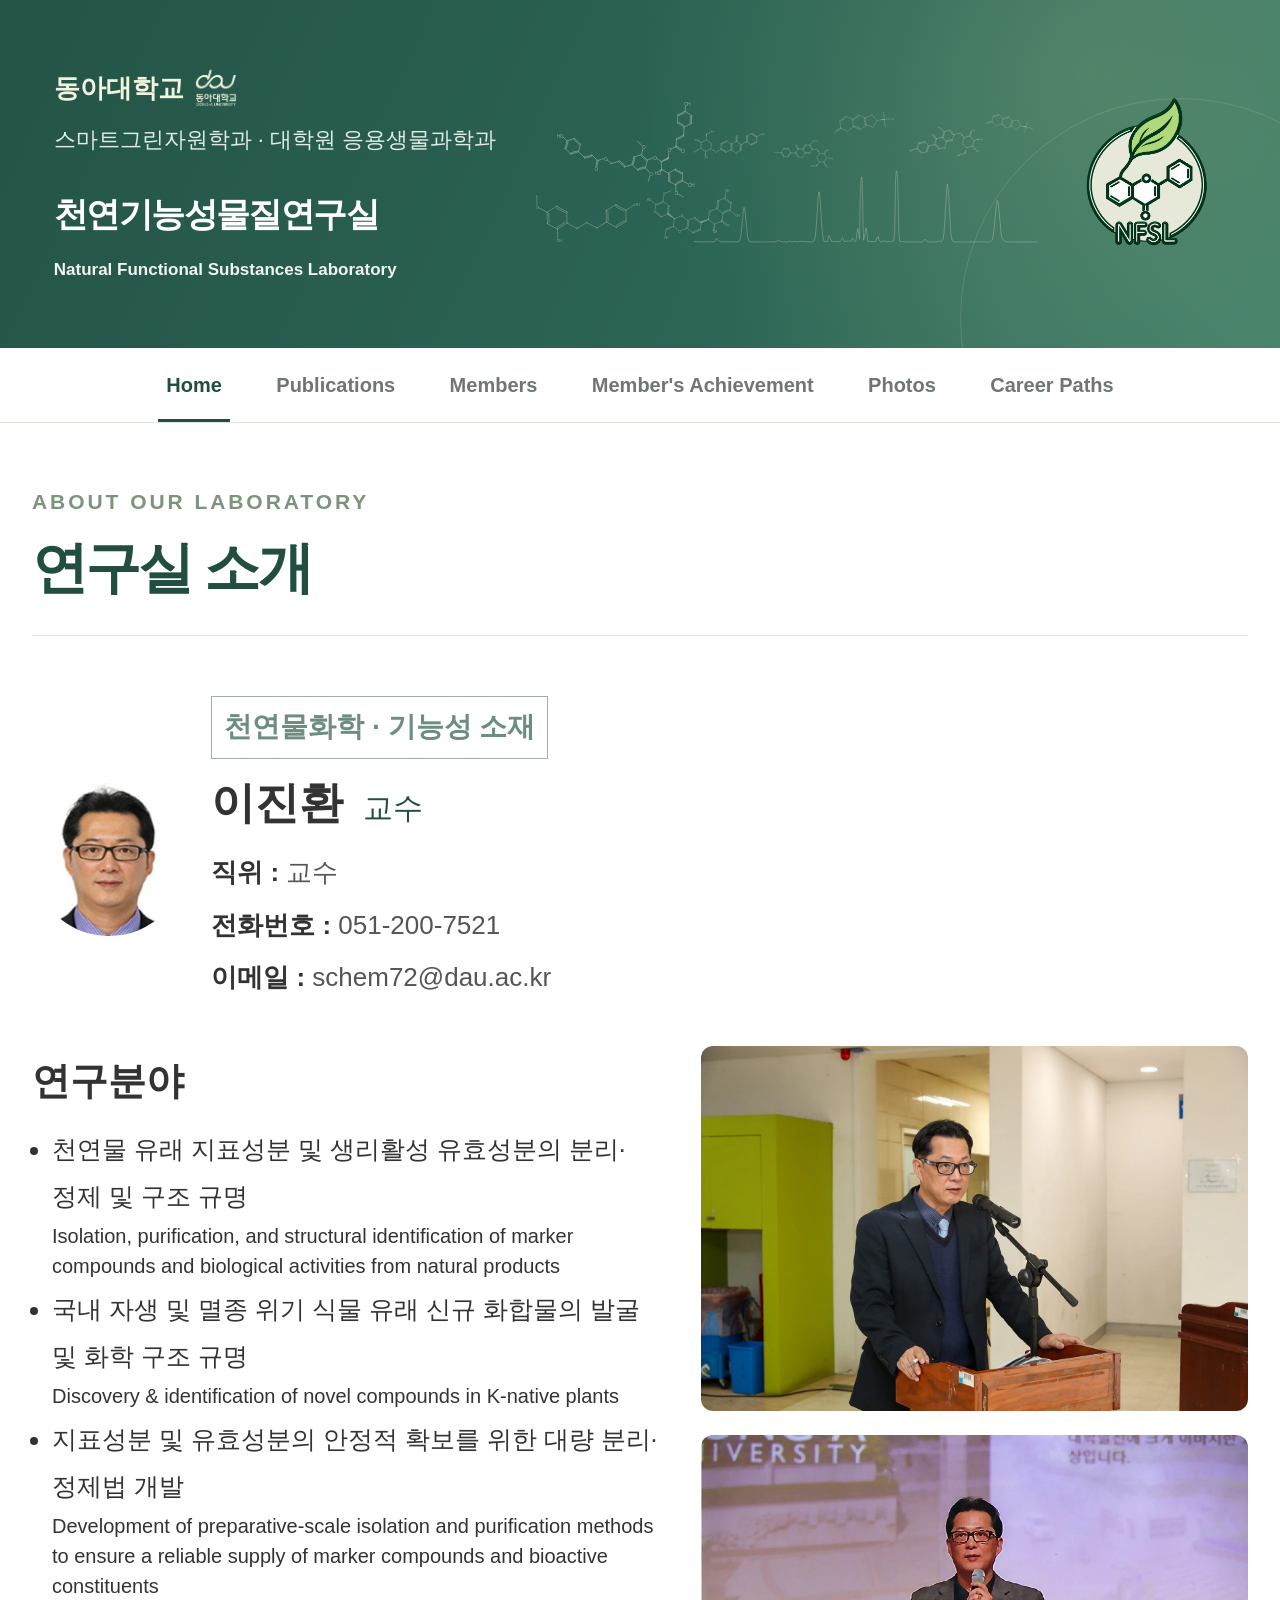
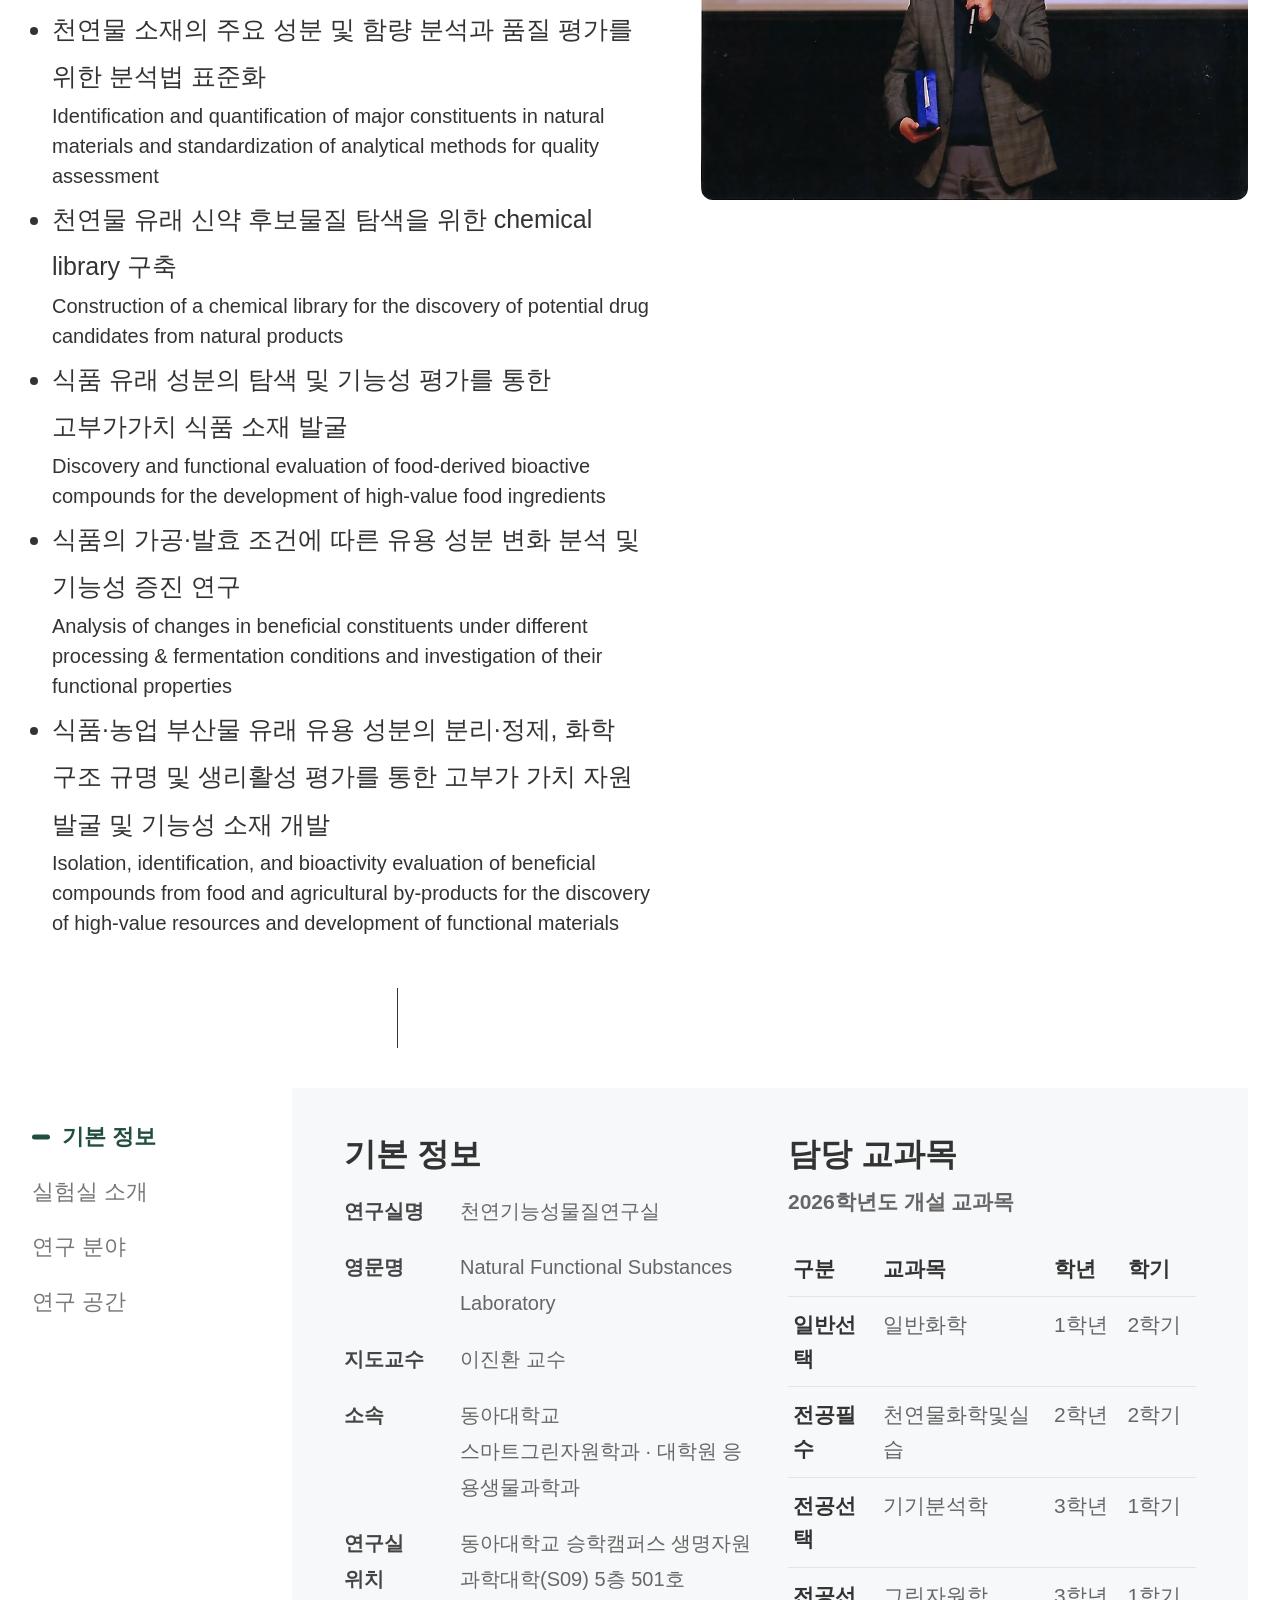
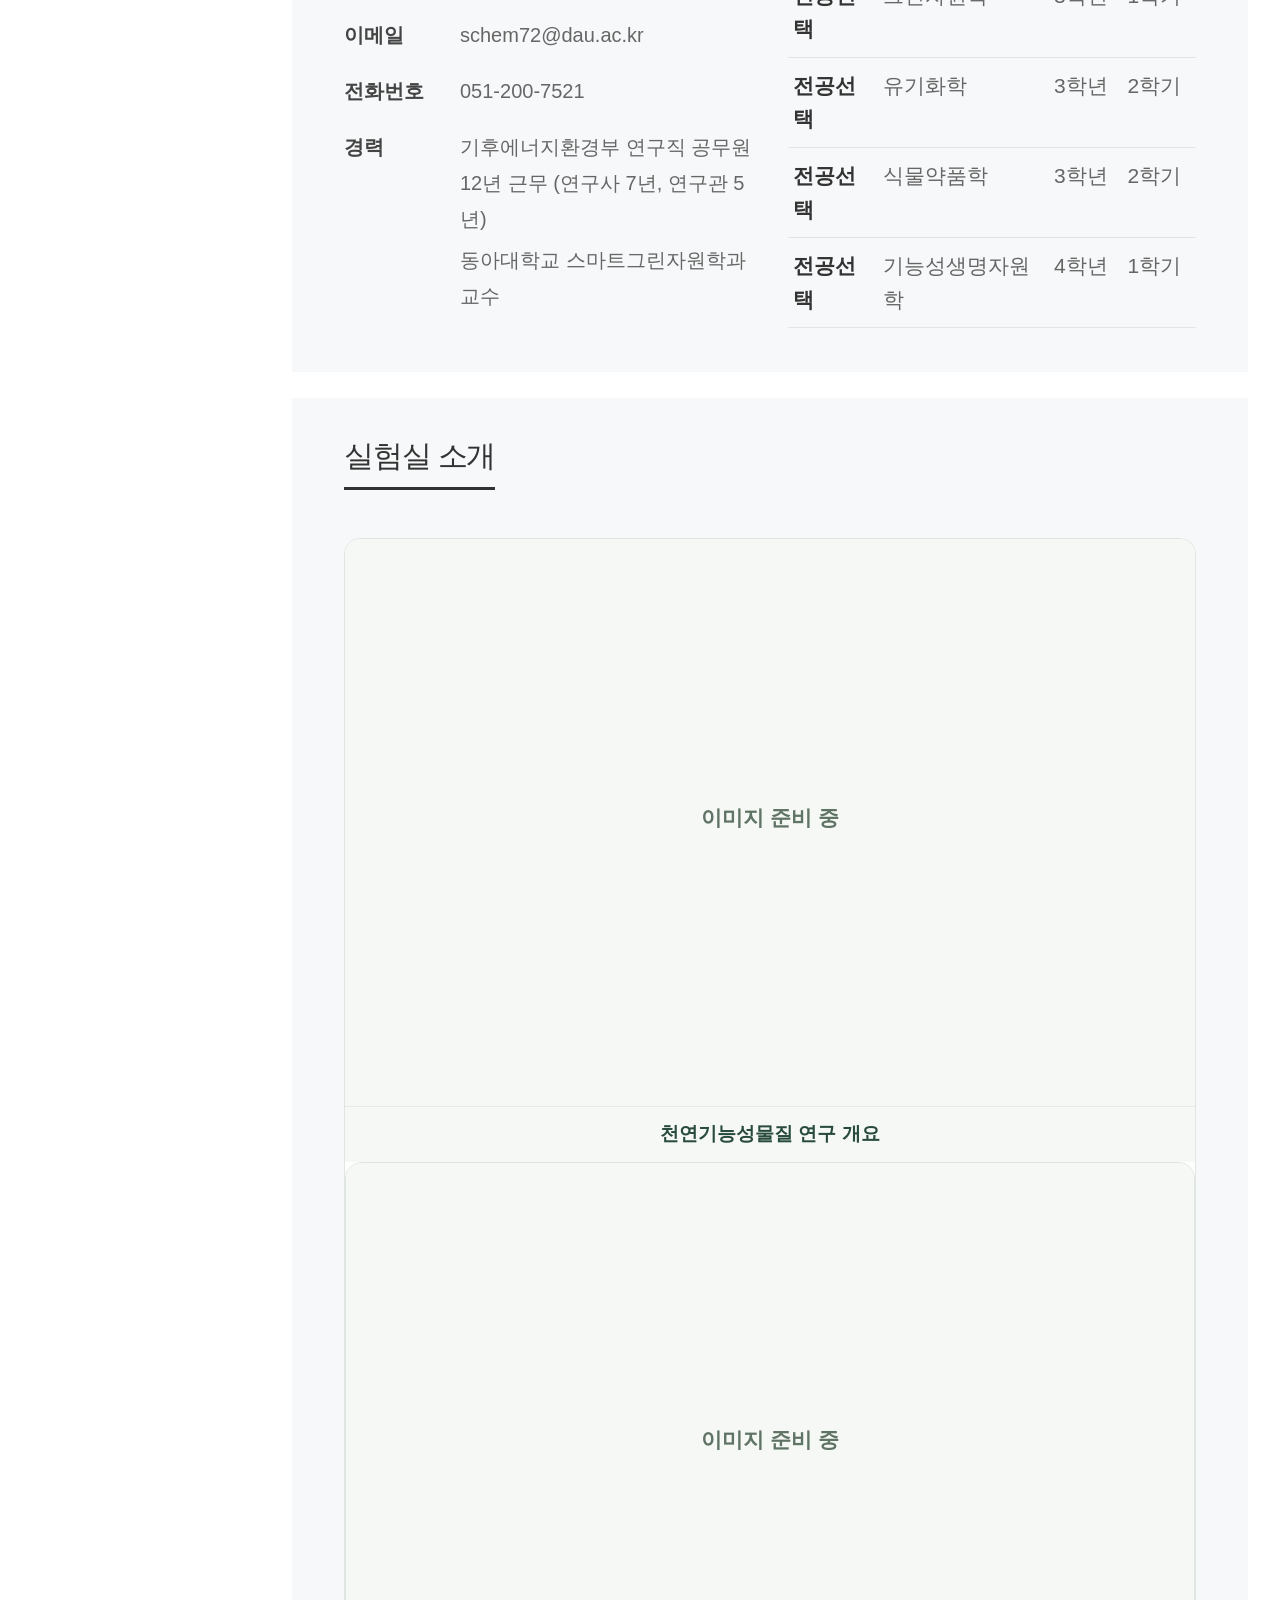
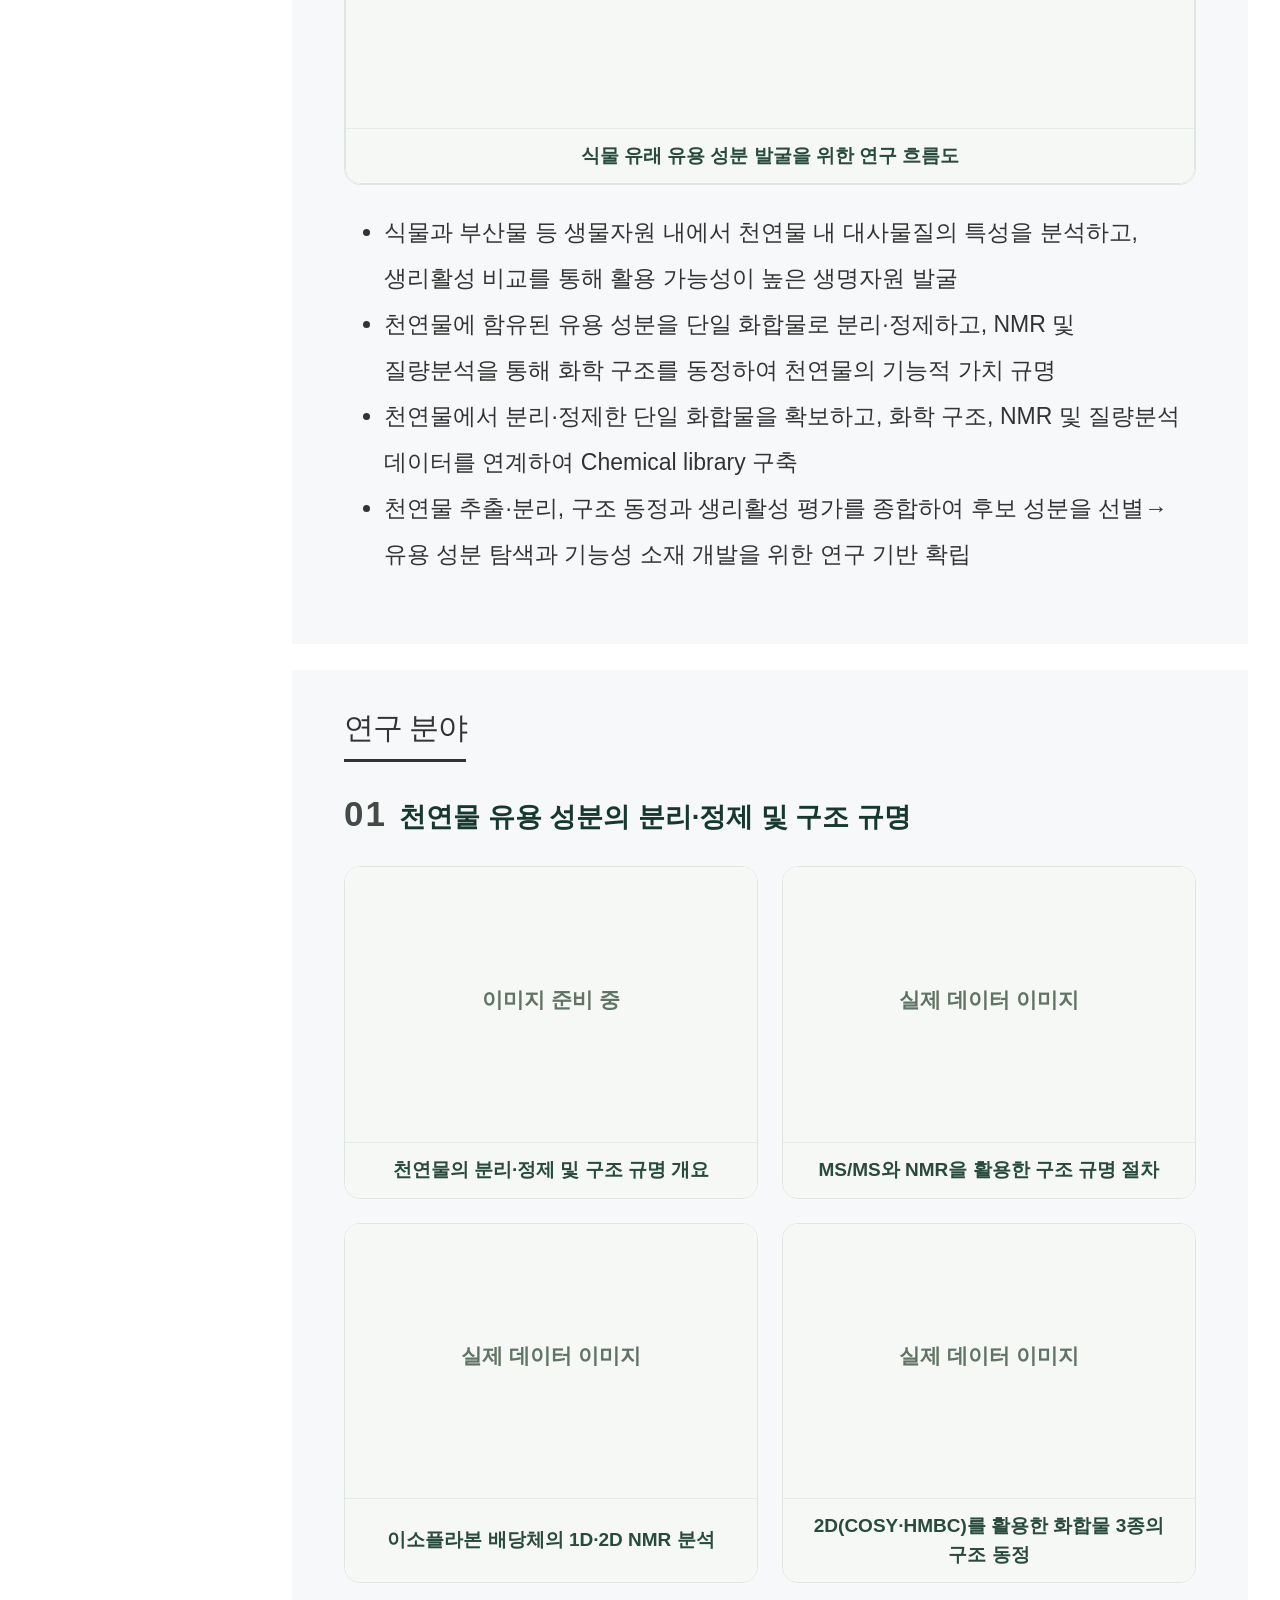
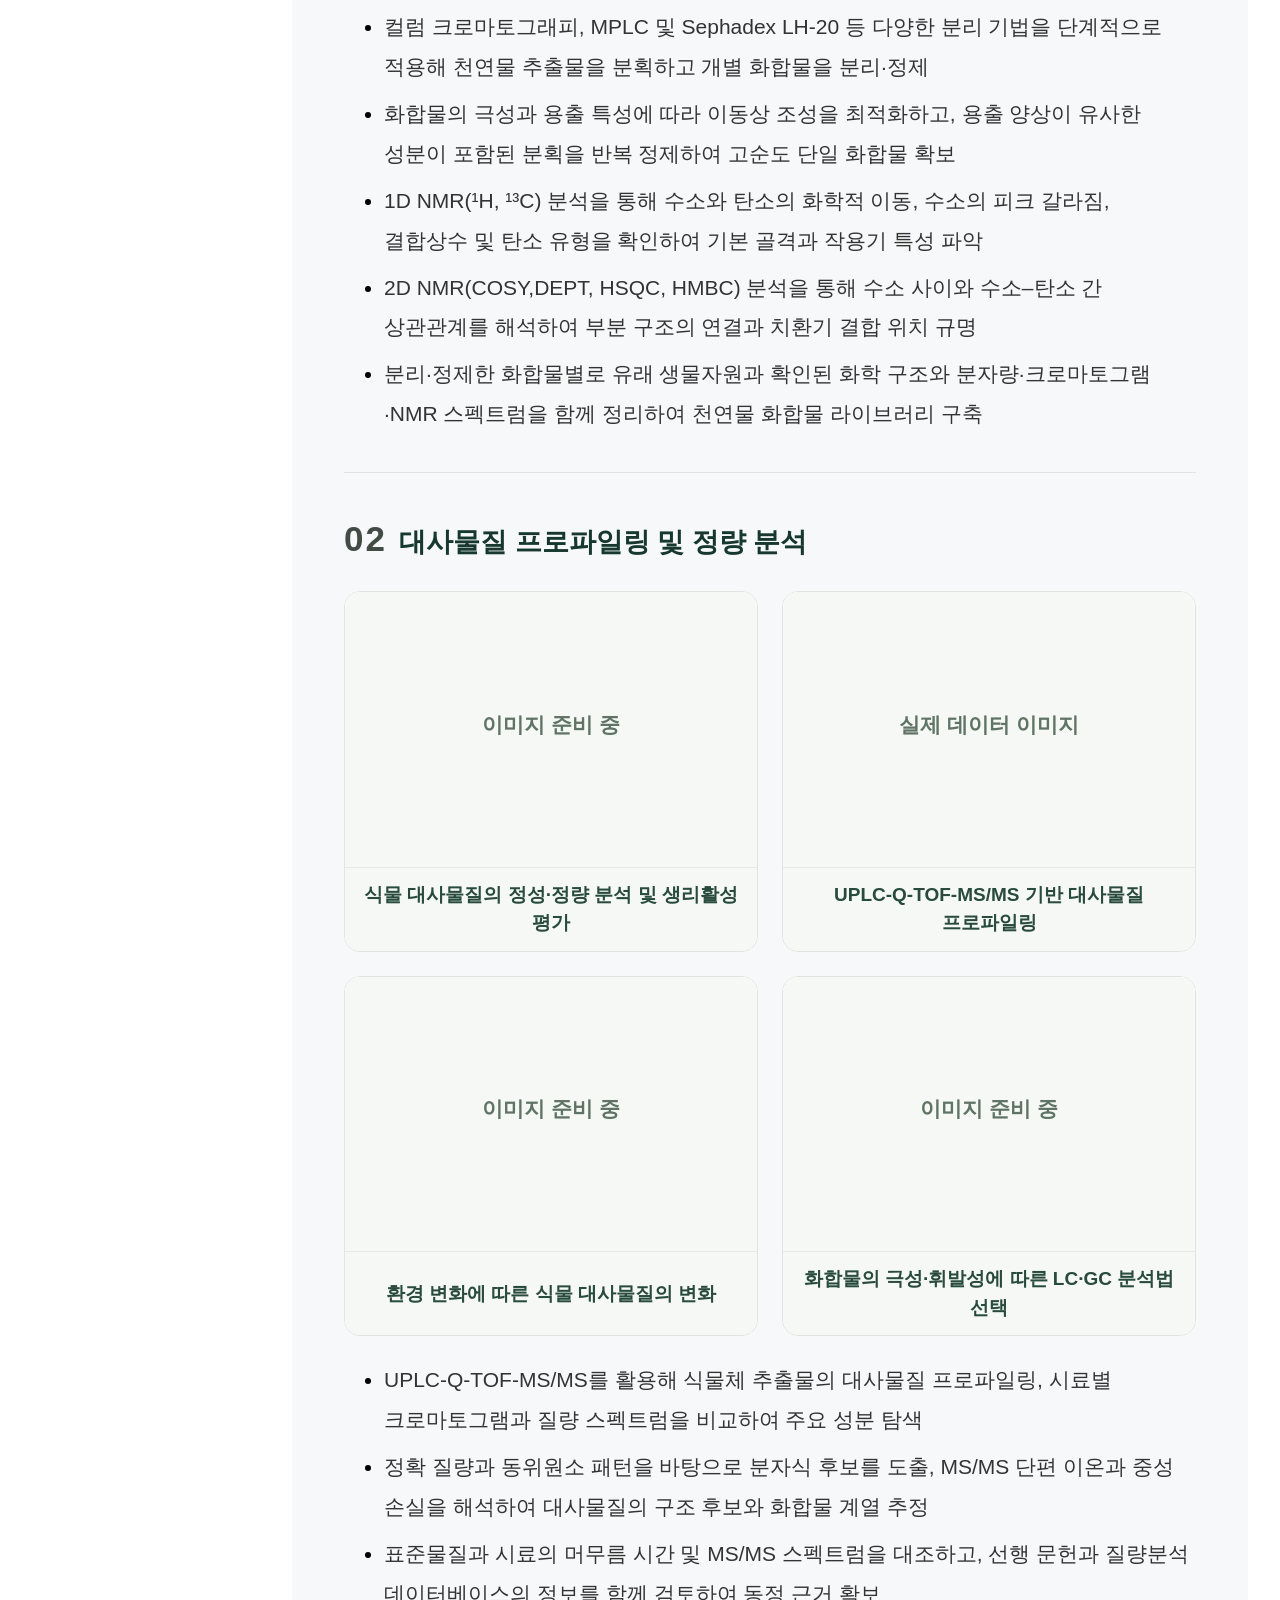
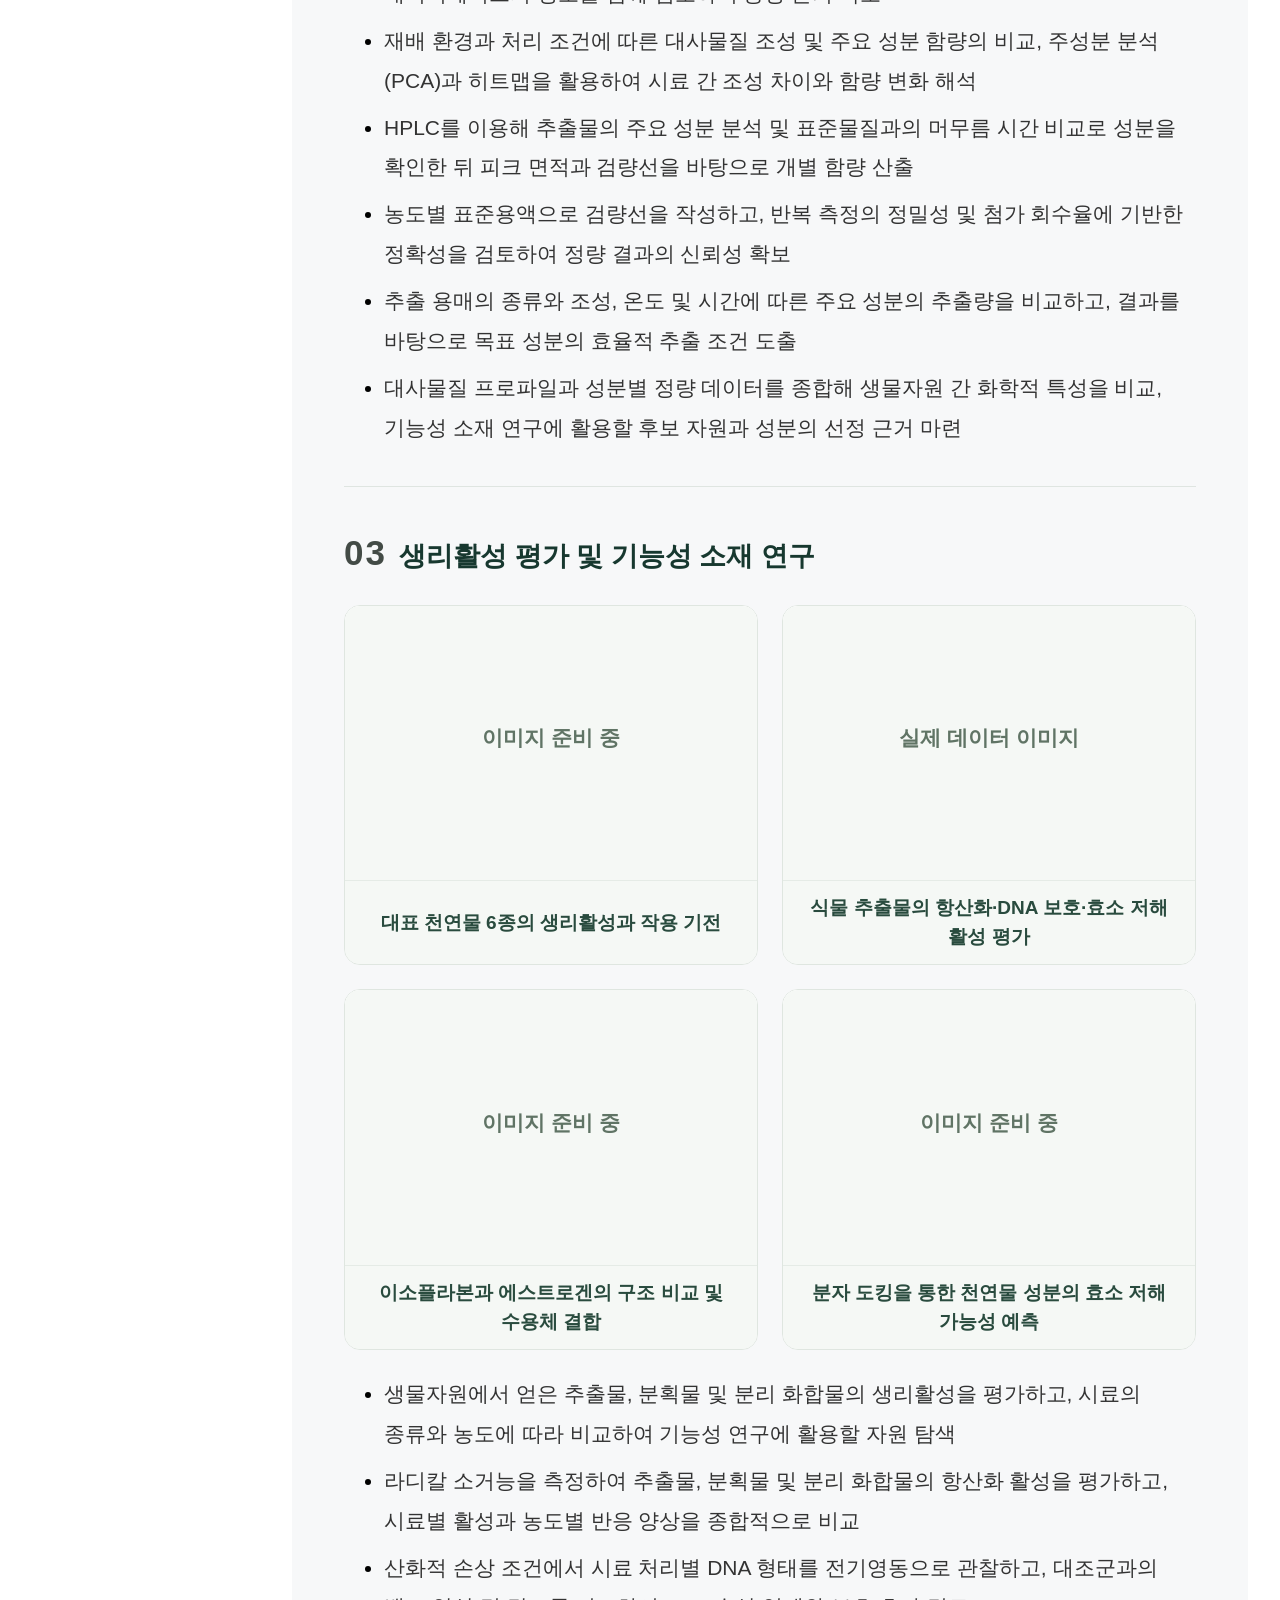
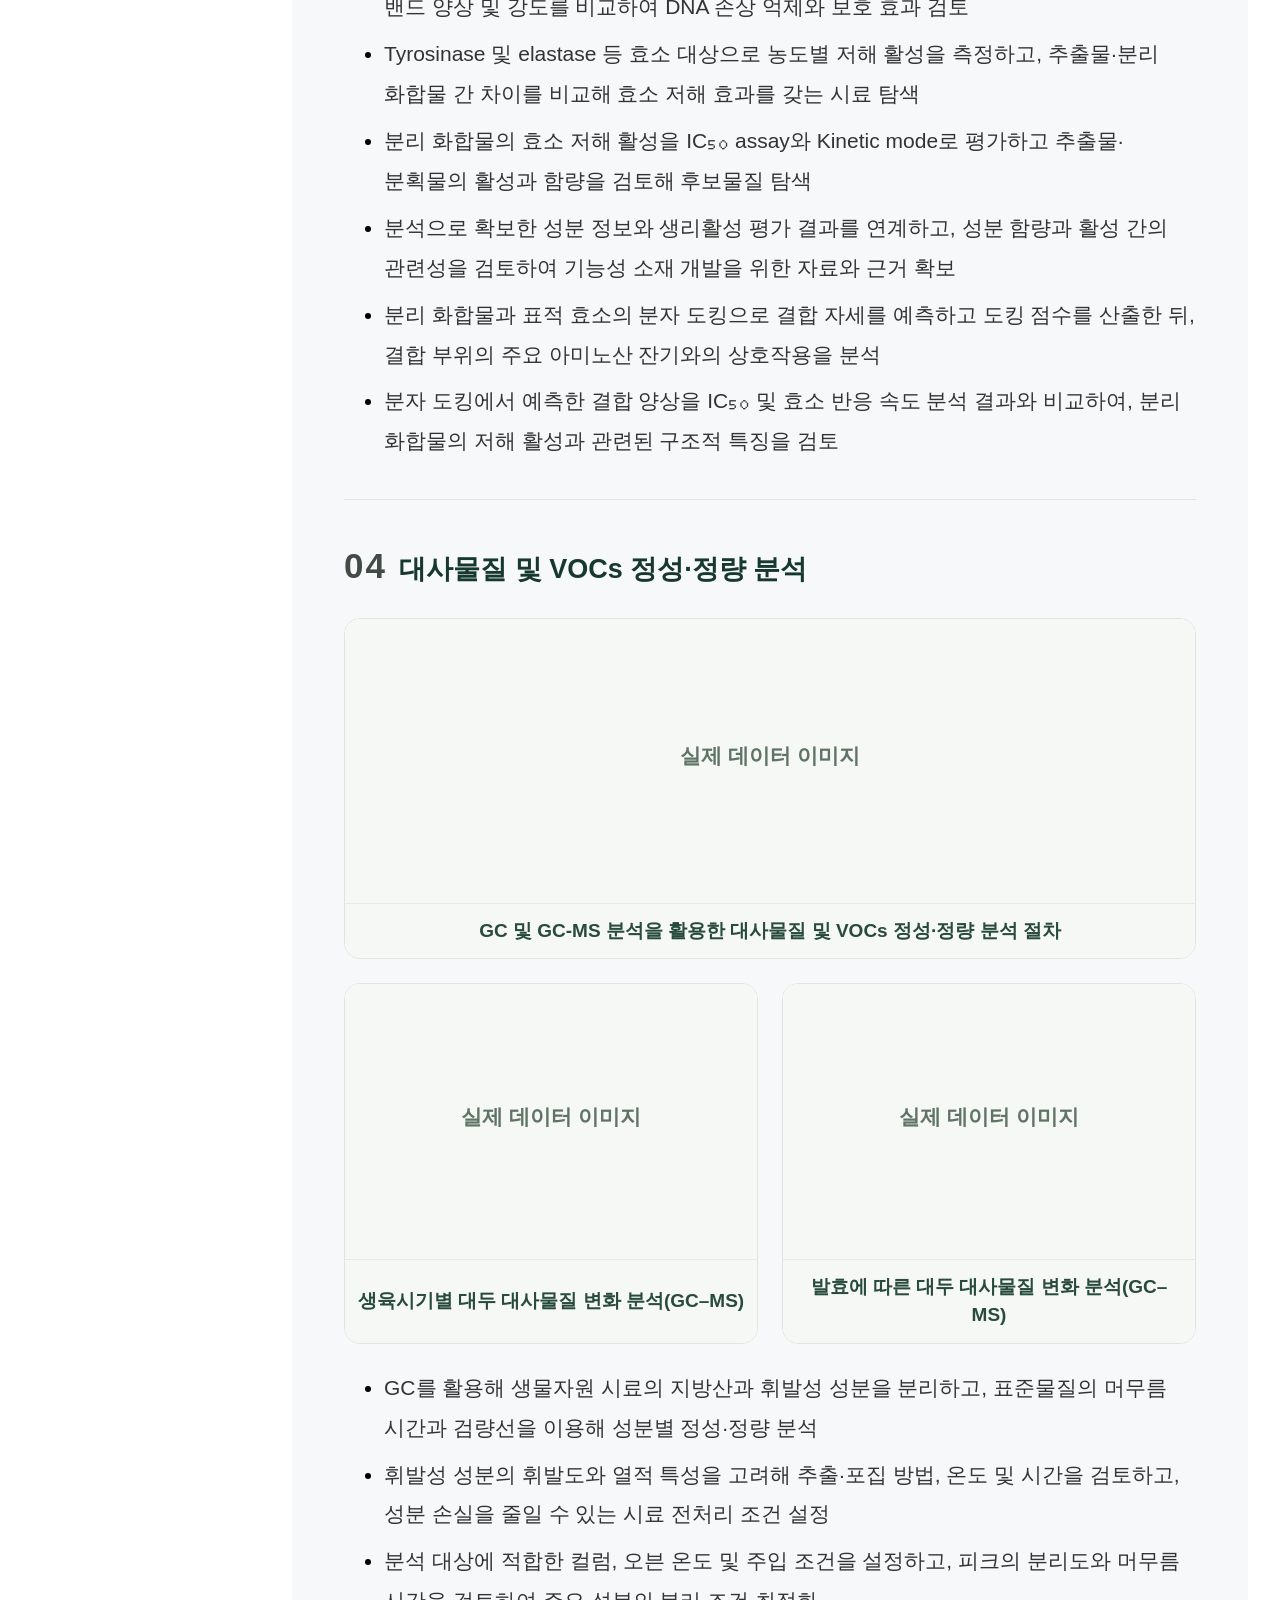
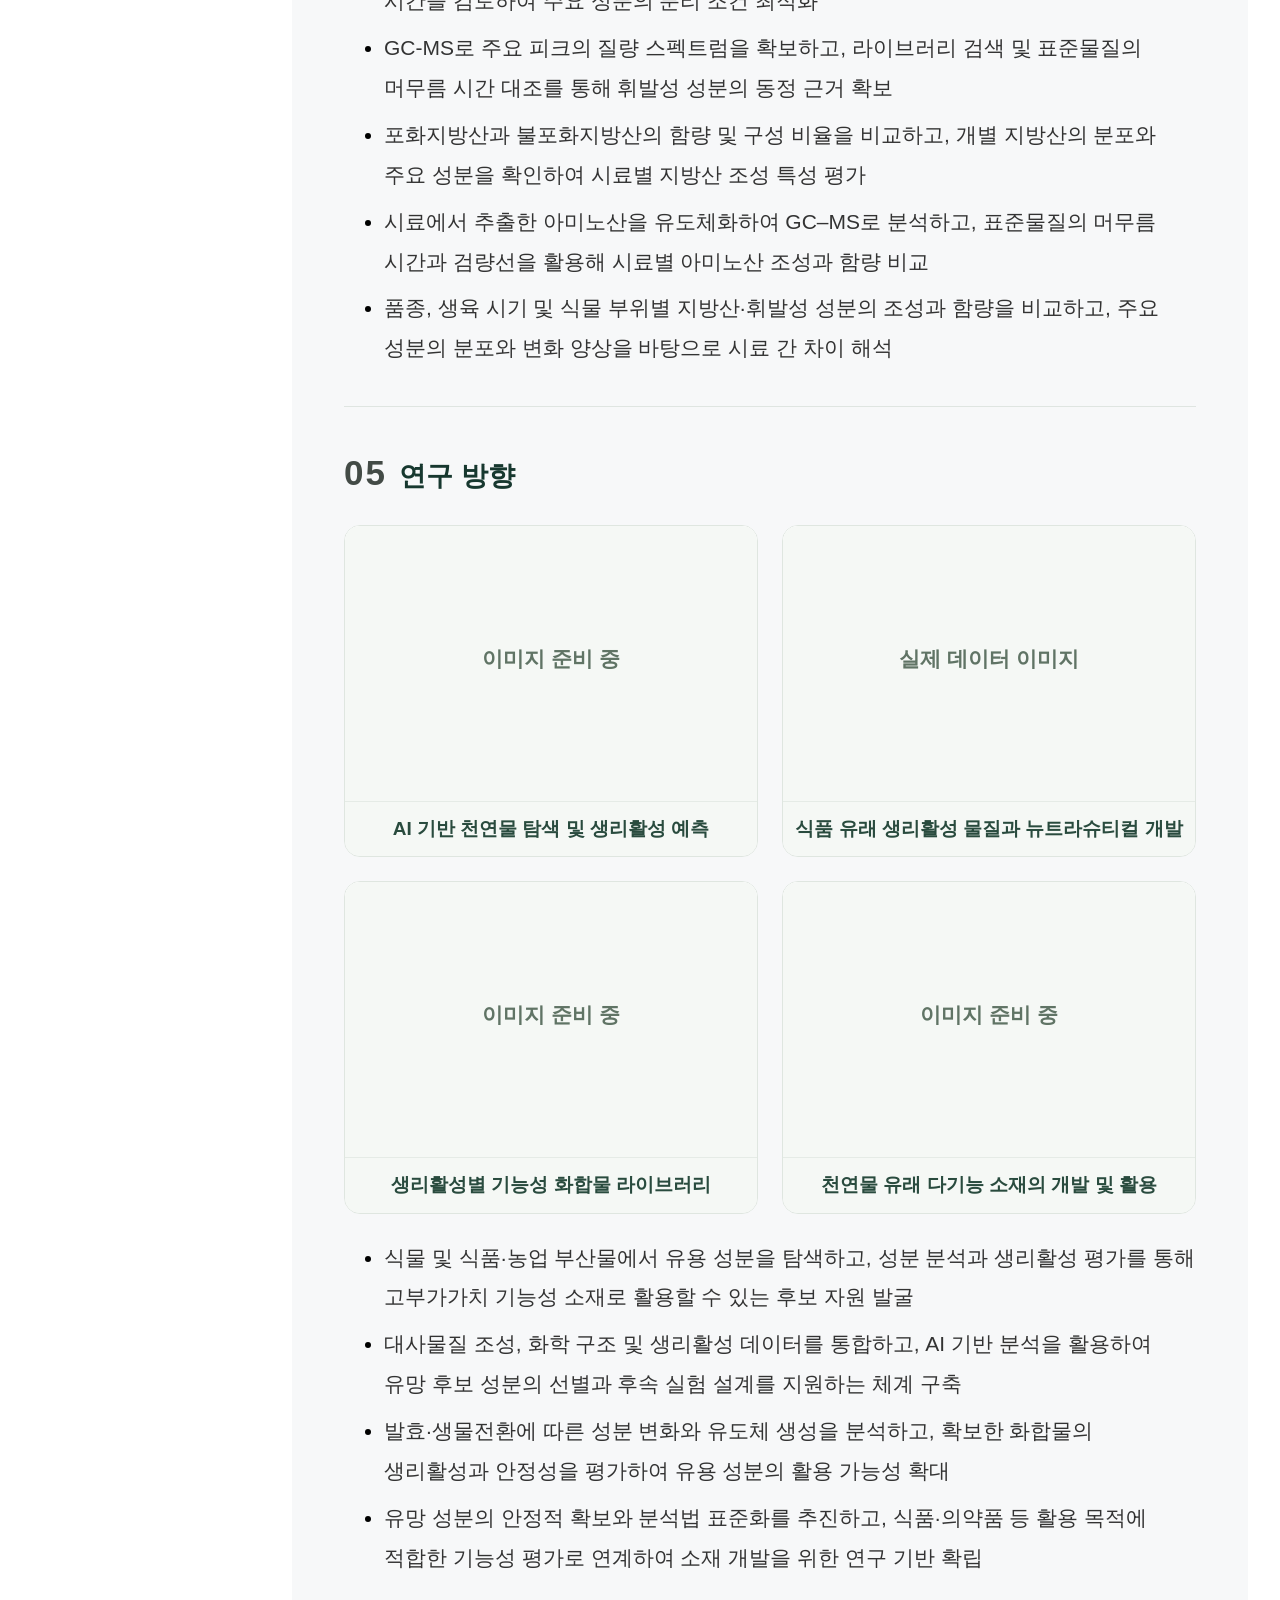
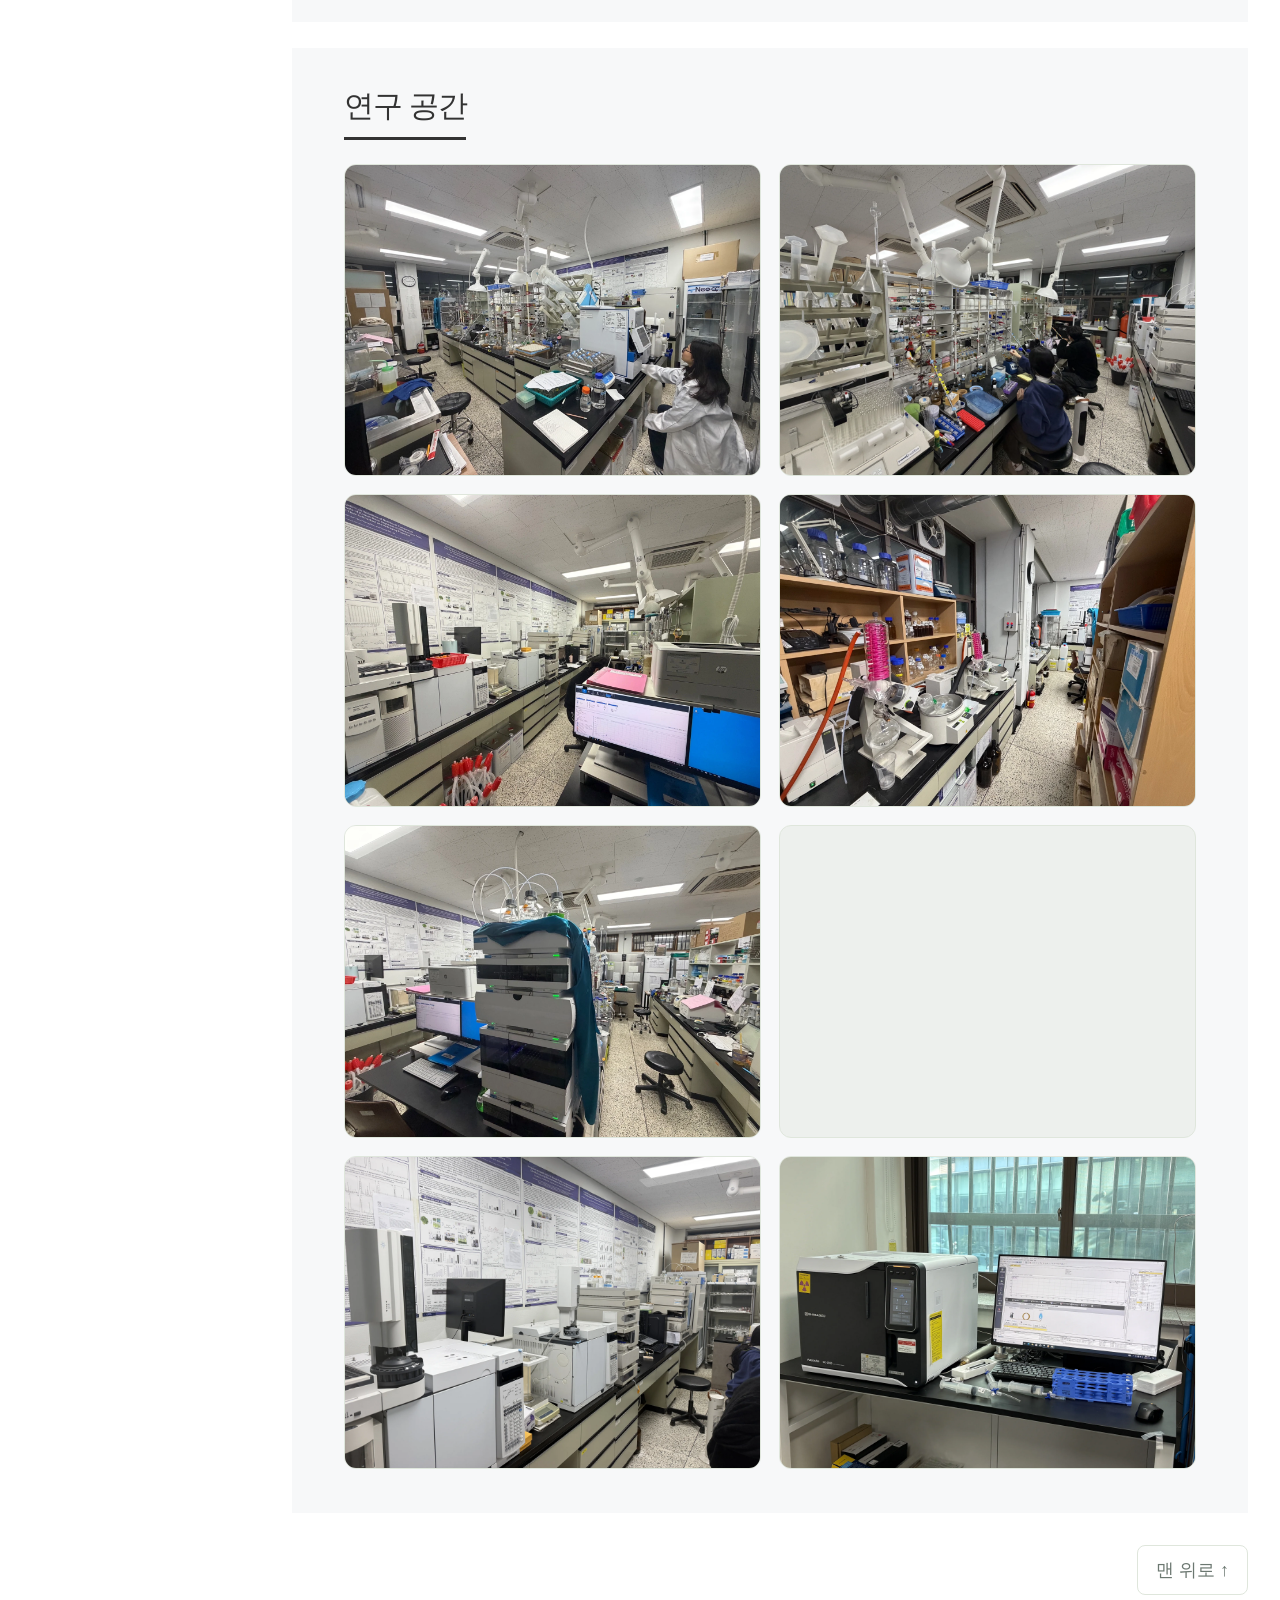
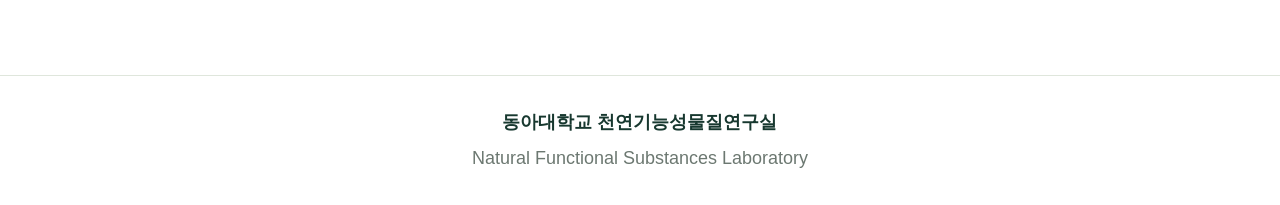
==== commit 9eadf2a7: "Create lab website" ====
--- a/index.html
+++ b/index.html
@@ -7,6 +7,8 @@
   <title>천연기능성물질연구실 | 소개</title>
   <link rel="stylesheet" href="styles.css">
 
+  <!-- 최적화된 사진 79개를 하나의 파일에서 로드 -->
+  <script src="images-loader.js" defer></script>
 </head>
 
 <body class="home-page" id="top">
@@ -766,7 +768,7 @@
 
       <div class="hero-logo">
         <img
-          src="lab-logo.png"
+          data-bundled-src="lab-logo.png"
           alt="천연기능성물질연구실 NFSL 로고"
           decoding="async"
         >
@@ -798,7 +800,7 @@
         <div class="lab-professor-copy">
           <div class="lab-professor-heading">
             <div class="lab-professor-portrait">
-              <img src="lab.png" alt="이진환 교수님" decoding="async">
+              <img data-bundled-src="lab.png" alt="이진환 교수님" decoding="async">
             </div>
 
             <div>
@@ -878,7 +880,7 @@
         <!-- 오른쪽 맨 위 사진을 바꾸려면 아래 src의 파일명 수정 -->
         <figure class="lab-extra-photo">
           <img
-            src="교수님서계심.png"
+            data-bundled-src="교수님서계심.png"
             alt="동아대학교 석당학술상 시상식"
             width="1088"
             height="722"
@@ -888,7 +890,7 @@
 
         <figure class="lab-extra-photo">
           <img
-            src="교수님찐수상.png"
+            data-bundled-src="교수님찐수상.png"
             alt="이진환 교수님 강연 사진"
             decoding="async"
           >
@@ -1000,7 +1002,7 @@
   <figure class="research-visual-card">
     <div class="research-visual-media" style="aspect-ratio: 3 / 2;">
       <img
-        src="research-introduce.png"
+        data-bundled-src="research-introduce.png"
         alt="천연기능성물질연구실 연구 활동 소개"
         width="1536"
         height="1024"
@@ -1014,7 +1016,7 @@
      <figure class="research-visual-card">
     <div class="research-visual-media" style="aspect-ratio: 3 / 2;">
       <img
-        src="plant-metabolite-workflow.png"
+        data-bundled-src="plant-metabolite-workflow.png"
         alt="천연기능성물질연구실 연구 활동 소개"
         width="1536"
         height="1024"
@@ -1051,7 +1053,7 @@
                 <figure class="research-visual-card">
                   <div class="research-visual-media">
                     <img
-                      src="research-separation.png"
+                      data-bundled-src="research-separation.png"
                       alt="천연물의 분리·정제 및 NMR 구조 분석 일러스트"
                       width="1536"
                       height="1024"
@@ -1068,7 +1070,7 @@
                   <div class="research-visual-media">
                     <img
                       class="research-data-image"
-                      src="워크플로우.png"
+                      data-bundled-src="워크플로우.png"
                       alt="분리 화합물의 NMR 스펙트럼 및 화학 구조 분석 데이터"
                       loading="lazy"
                       decoding="async"
@@ -1083,7 +1085,7 @@
                   <div class="research-visual-media">
                     <img
                       class="research-data-image"
-                      src="NMR데이터.png"
+                      data-bundled-src="NMR데이터.png"
                       alt="분리 화합물의 NMR 스펙트럼 및 화학 구조 분석 데이터"
                       loading="lazy"
                       decoding="async"
@@ -1098,7 +1100,7 @@
                   <div class="research-visual-media">
                     <img
                       class="research-data-image"
-                      src="NMR데이터2.png"
+                      data-bundled-src="NMR데이터2.png"
                       alt="분리 화합물의 NMR 스펙트럼 및 화학 구조 분석 데이터"
                       loading="lazy"
                       decoding="async"
@@ -1130,7 +1132,7 @@
                 <figure class="research-visual-card">
                   <div class="research-visual-media">
                     <img
-                      src="MS흐름.png"
+                      data-bundled-src="MS흐름.png"
                       alt="액체크로마토그래피와 질량분석 장비 일러스트"
                       width="1536"
                       height="1024"
@@ -1147,7 +1149,7 @@
                   <div class="research-visual-media">
                     <img
                       class="research-data-image"
-                      src="research-analysis-data.png"
+                      data-bundled-src="research-analysis-data.png"
                       alt="대사물질의 크로마토그램 및 질량분석 데이터"
                       loading="lazy"
                       decoding="async"
@@ -1161,7 +1163,7 @@
                 <figure class="research-visual-card">
                   <div class="research-visual-media">
                     <img
-                      src="나무대사체.png"
+                      data-bundled-src="나무대사체.png"
                       alt="액체크로마토그래피와 질량분석 장비 일러스트"
                       width="1536"
                       height="1024"
@@ -1177,7 +1179,7 @@
                 <figure class="research-visual-card">
                   <div class="research-visual-media">
                     <img
-                      src="매스플로우.png"
+                      data-bundled-src="매스플로우.png"
                       alt="액체크로마토그래피와 질량분석 장비 일러스트"
                       width="1536"
                       height="1024"
@@ -1214,7 +1216,7 @@
                 <figure class="research-visual-card">
                   <div class="research-visual-media">
                     <img
-                      src="6가지assay.png"
+                      data-bundled-src="6가지assay.png"
                       alt="천연물 추출물의 생리활성 평가 일러스트"
                       width="1536"
                       height="1024"
@@ -1231,7 +1233,7 @@
                   <div class="research-visual-media">
                     <img
                       class="research-data-image"
-                      src="research-bioactivity-data.png"
+                      data-bundled-src="research-bioactivity-data.png"
                       alt="천연물 시료의 항산화 및 효소 저해 활성 평가 데이터"
                       loading="lazy"
                       decoding="async"
@@ -1245,7 +1247,7 @@
                 <figure class="research-visual-card">
                   <div class="research-visual-media">
                     <img
-                      src="이소플라본에스트로겐.png"
+                      data-bundled-src="이소플라본에스트로겐.png"
                       alt="천연물 추출물의 생리활성 평가 일러스트"
                       width="1536"
                       height="1024"
@@ -1261,7 +1263,7 @@
                 <figure class="research-visual-card">
                   <div class="research-visual-media">
                     <img
-                      src="도킹도킹.png"
+                      data-bundled-src="도킹도킹.png"
                       alt="천연물 추출물의 생리활성 평가 일러스트"
                       width="1536"
                       height="1024"
@@ -1299,7 +1301,7 @@
   <div class="research-visual-media" style="aspect-ratio: 3 / 1;">
     <img
       class="research-data-image"
-      src="GC워크플로우.png"
+      data-bundled-src="GC워크플로우.png"
       alt="GC–MS 대사물질 분석 및 발효에 따른 대두 대사물질 변화"
       loading="lazy"
       decoding="async"
@@ -1314,7 +1316,7 @@
                   <div class="research-visual-media">
                     <img
                       class="research-data-image"
-                      src="생육시기별GC.png"
+                      data-bundled-src="생육시기별GC.png"
                       alt="GC 크로마토그램 및 지방산·휘발성 성분 분석 데이터"
                       loading="lazy"
                       decoding="async"
@@ -1328,7 +1330,7 @@
                   <div class="research-visual-media">
                     <img
                       class="research-data-image"
-                      src="GC-MS활용2.png"
+                      data-bundled-src="GC-MS활용2.png"
                       alt="GC 크로마토그램 및 지방산·휘발성 성분 분석 데이터"
                       loading="lazy"
                       decoding="async"
@@ -1362,7 +1364,7 @@
                 <figure class="research-visual-card">
                   <div class="research-visual-media">
                     <img
-                      src="AI플로우.png"
+                      data-bundled-src="AI플로우.png"
                       alt="액체크로마토그래피와 질량분석 장비 일러스트"
                       width="1536"
                       height="1024"
@@ -1379,7 +1381,7 @@
                   <div class="research-visual-media">
                     <img
                       class="research-data-image"
-                      src="천연물영어.png"
+                      data-bundled-src="천연물영어.png"
                       alt="대사물질의 크로마토그램 및 질량분석 데이터"
                       loading="lazy"
                       decoding="async"
@@ -1393,7 +1395,7 @@
                 <figure class="research-visual-card">
                   <div class="research-visual-media">
                     <img
-                      src="연구목적.png"
+                      data-bundled-src="연구목적.png"
                       alt="액체크로마토그래피와 질량분석 장비 일러스트"
                       width="1536"
                       height="1024"
@@ -1409,7 +1411,7 @@
                 <figure class="research-visual-card">
                   <div class="research-visual-media">
                     <img
-                      src="연구목적2.png"
+                      data-bundled-src="연구목적2.png"
                       alt="액체크로마토그래피와 질량분석 장비 일러스트"
                       width="1536"
                       height="1024"
@@ -1439,34 +1441,34 @@
 
           <div class="lab-space-grid">
             <figure class="lab-space-photo">
-              <img src="내부3.png" alt="연구실 내부 전경 1" loading="lazy" decoding="async">
+              <img data-bundled-src="내부3.png" alt="연구실 내부 전경 1" loading="lazy" decoding="async">
             </figure>
 
             <figure class="lab-space-photo">
-              <img src="내부6.png" alt="연구실 내부 전경 2" loading="lazy" decoding="async">
+              <img data-bundled-src="내부6.png" alt="연구실 내부 전경 2" loading="lazy" decoding="async">
             </figure>
 
             <figure class="lab-space-photo">
-              <img src="내부2.png" alt="연구실 내부 전경 3" loading="lazy" decoding="async">
+              <img data-bundled-src="내부2.png" alt="연구실 내부 전경 3" loading="lazy" decoding="async">
             </figure>
 
             <figure class="lab-space-photo">
-              <img src="내부4.png" alt="연구실 내부 전경 4" loading="lazy" decoding="async">
+              <img data-bundled-src="내부4.png" alt="연구실 내부 전경 4" loading="lazy" decoding="async">
             </figure>
 
             <figure class="lab-space-photo">
-              <img src="내부1.png" alt="연구실 내부 전경 5" loading="lazy" decoding="async">
+              <img data-bundled-src="내부1.png" alt="연구실 내부 전경 5" loading="lazy" decoding="async">
             </figure>
 
             <figure class="lab-space-photo">
-              <img src="후드쪽.png" alt="연구실 내부 전경 6" loading="lazy" decoding="async">
+              <img data-bundled-src="후드쪽.png" alt="연구실 내부 전경 6" loading="lazy" decoding="async">
             </figure>
 
             <figure class="lab-space-photo">
-              <img src="내부5.png" alt="연구실 내부 전경 6" loading="lazy" decoding="async">
+              <img data-bundled-src="내부5.png" alt="연구실 내부 전경 6" loading="lazy" decoding="async">
             </figure>
             <figure class="lab-space-photo">
-              <img src="GC사진.png" alt="연구실 내부 전경 6" loading="lazy" decoding="async">
+              <img data-bundled-src="GC사진.png" alt="연구실 내부 전경 6" loading="lazy" decoding="async">
             </figure>
 
           </div>
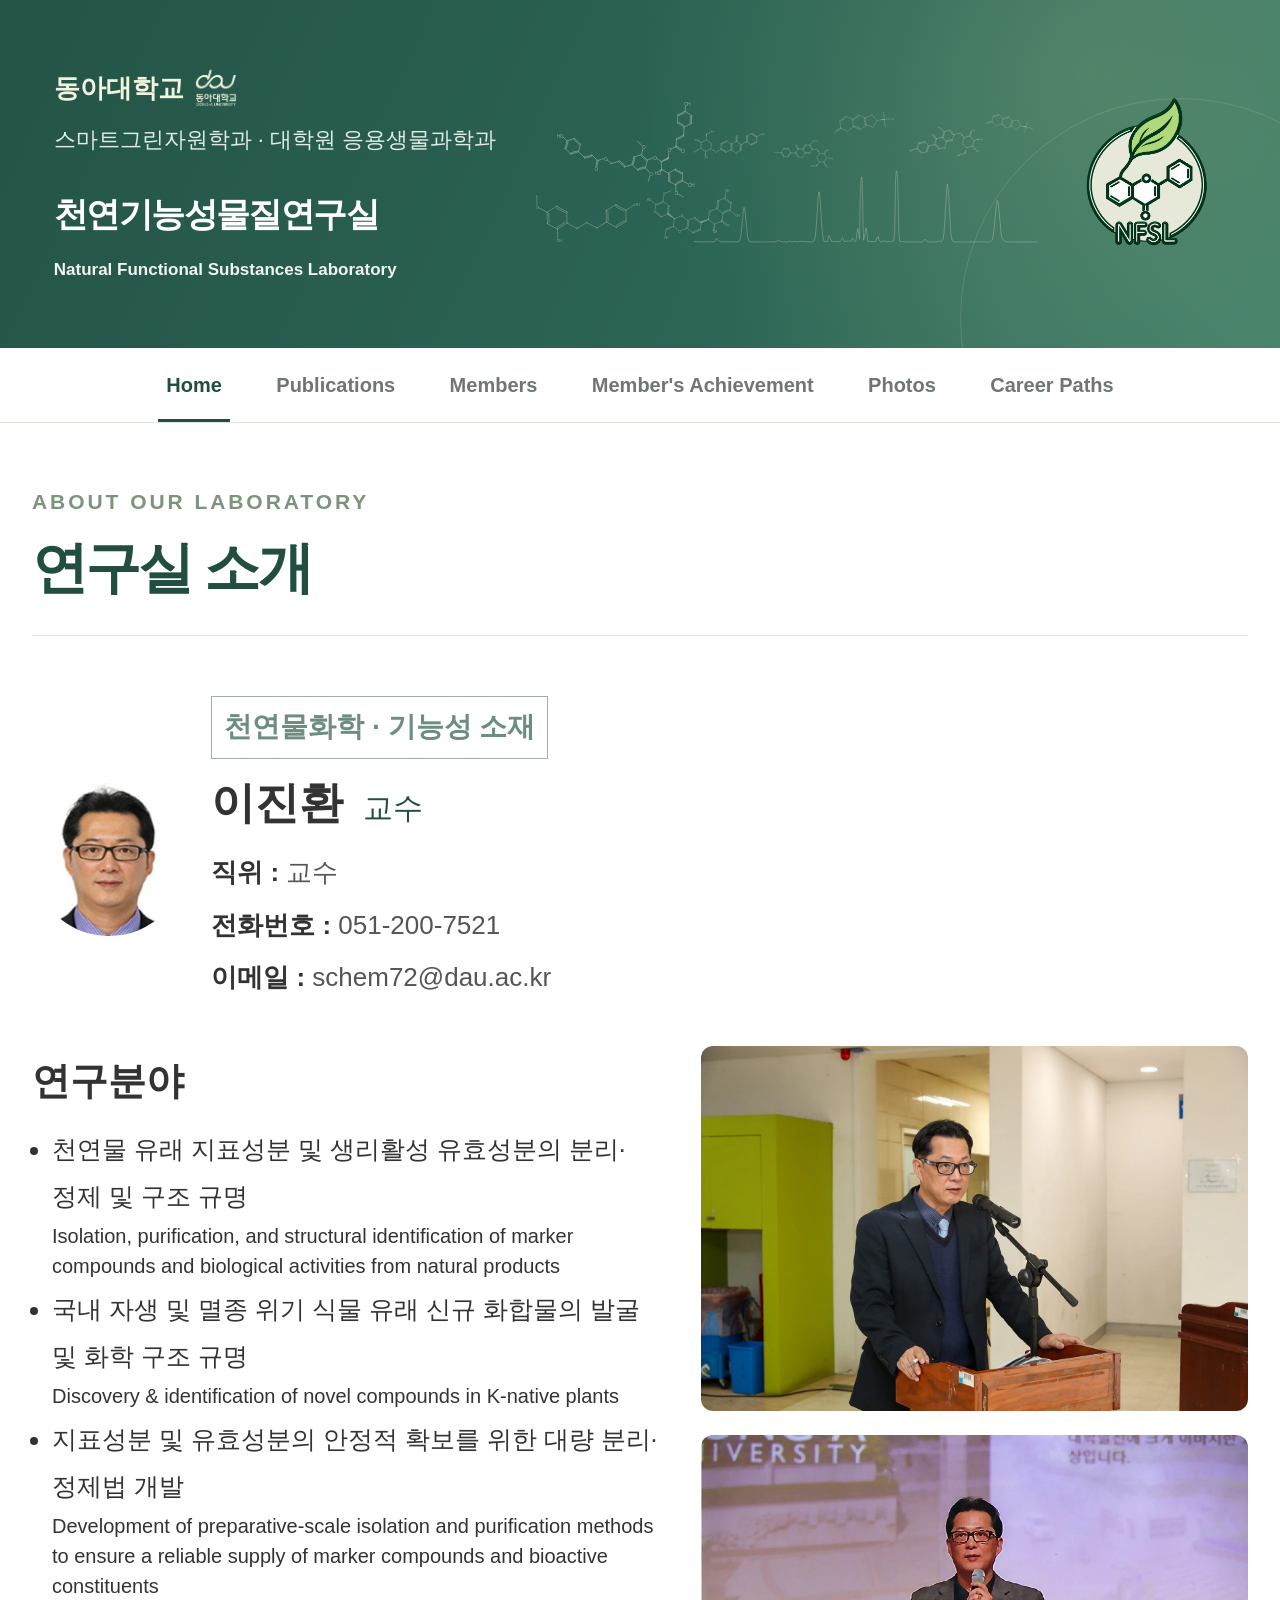
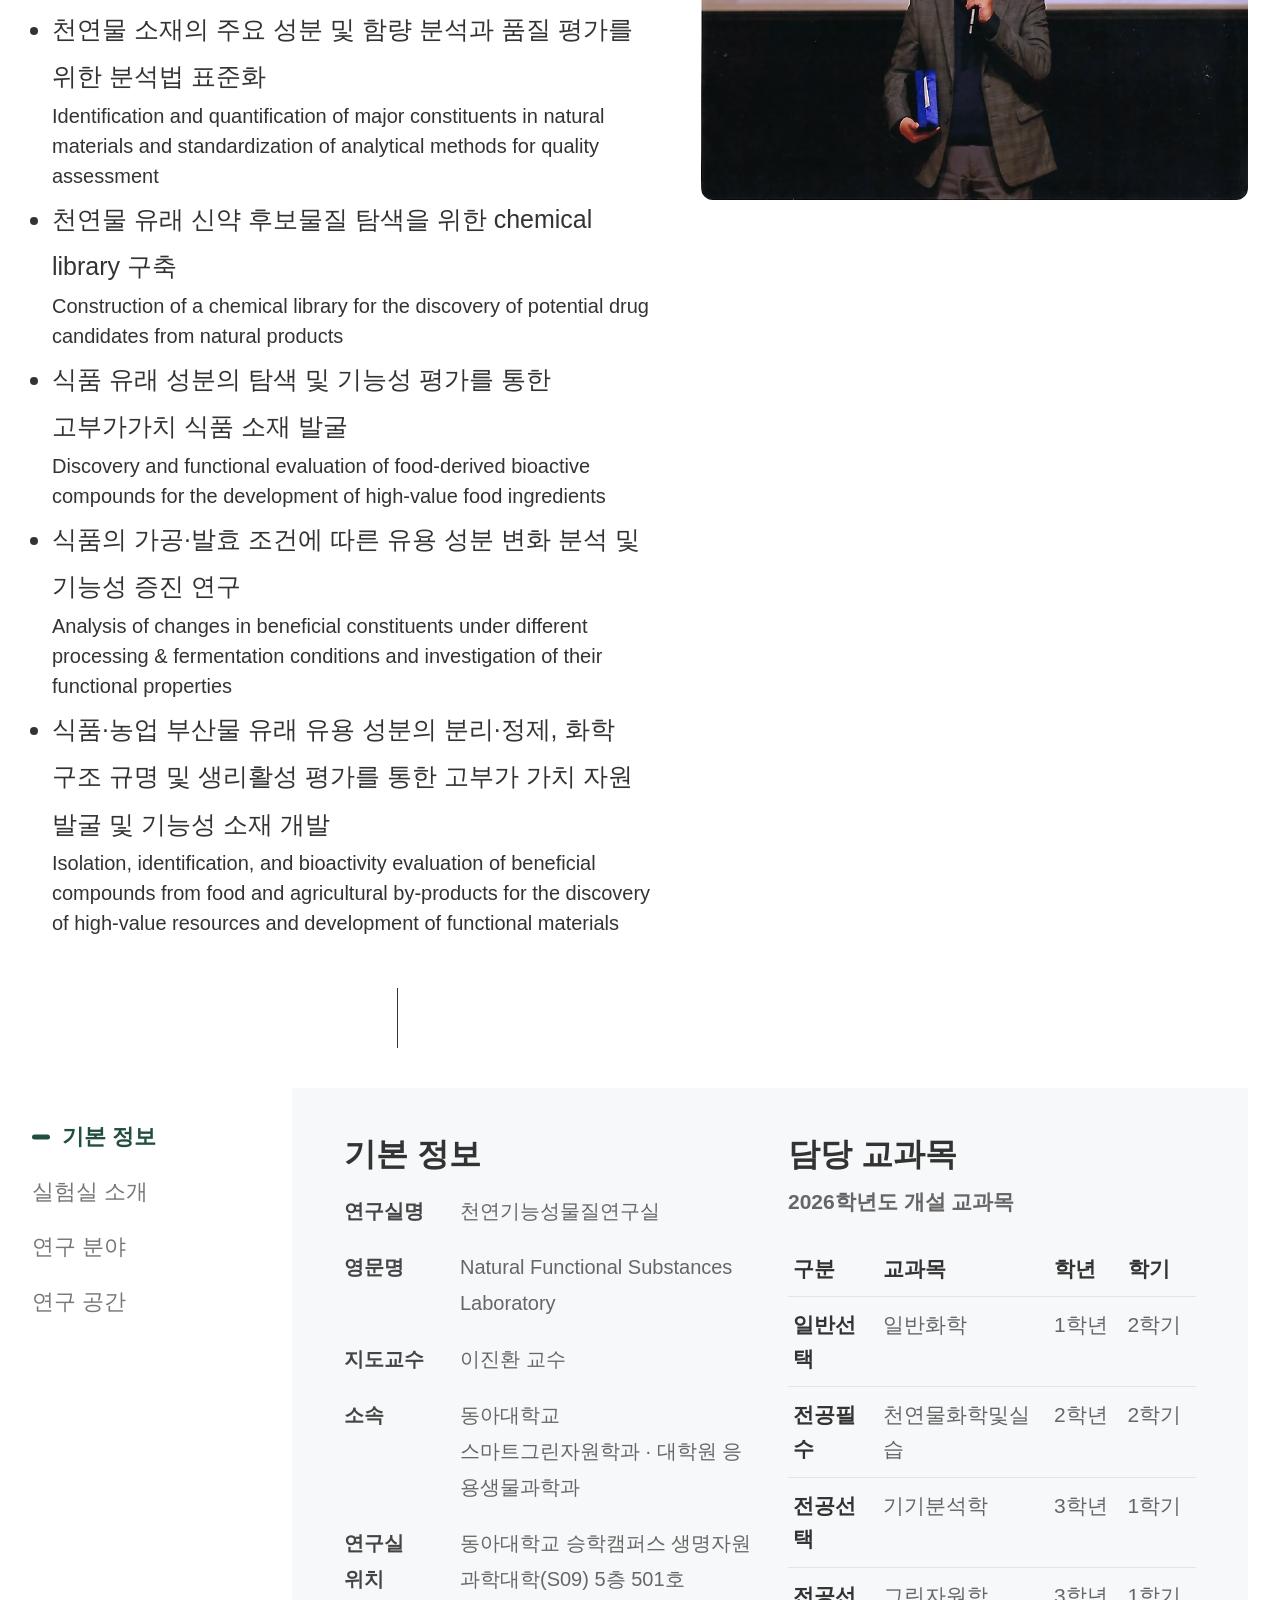
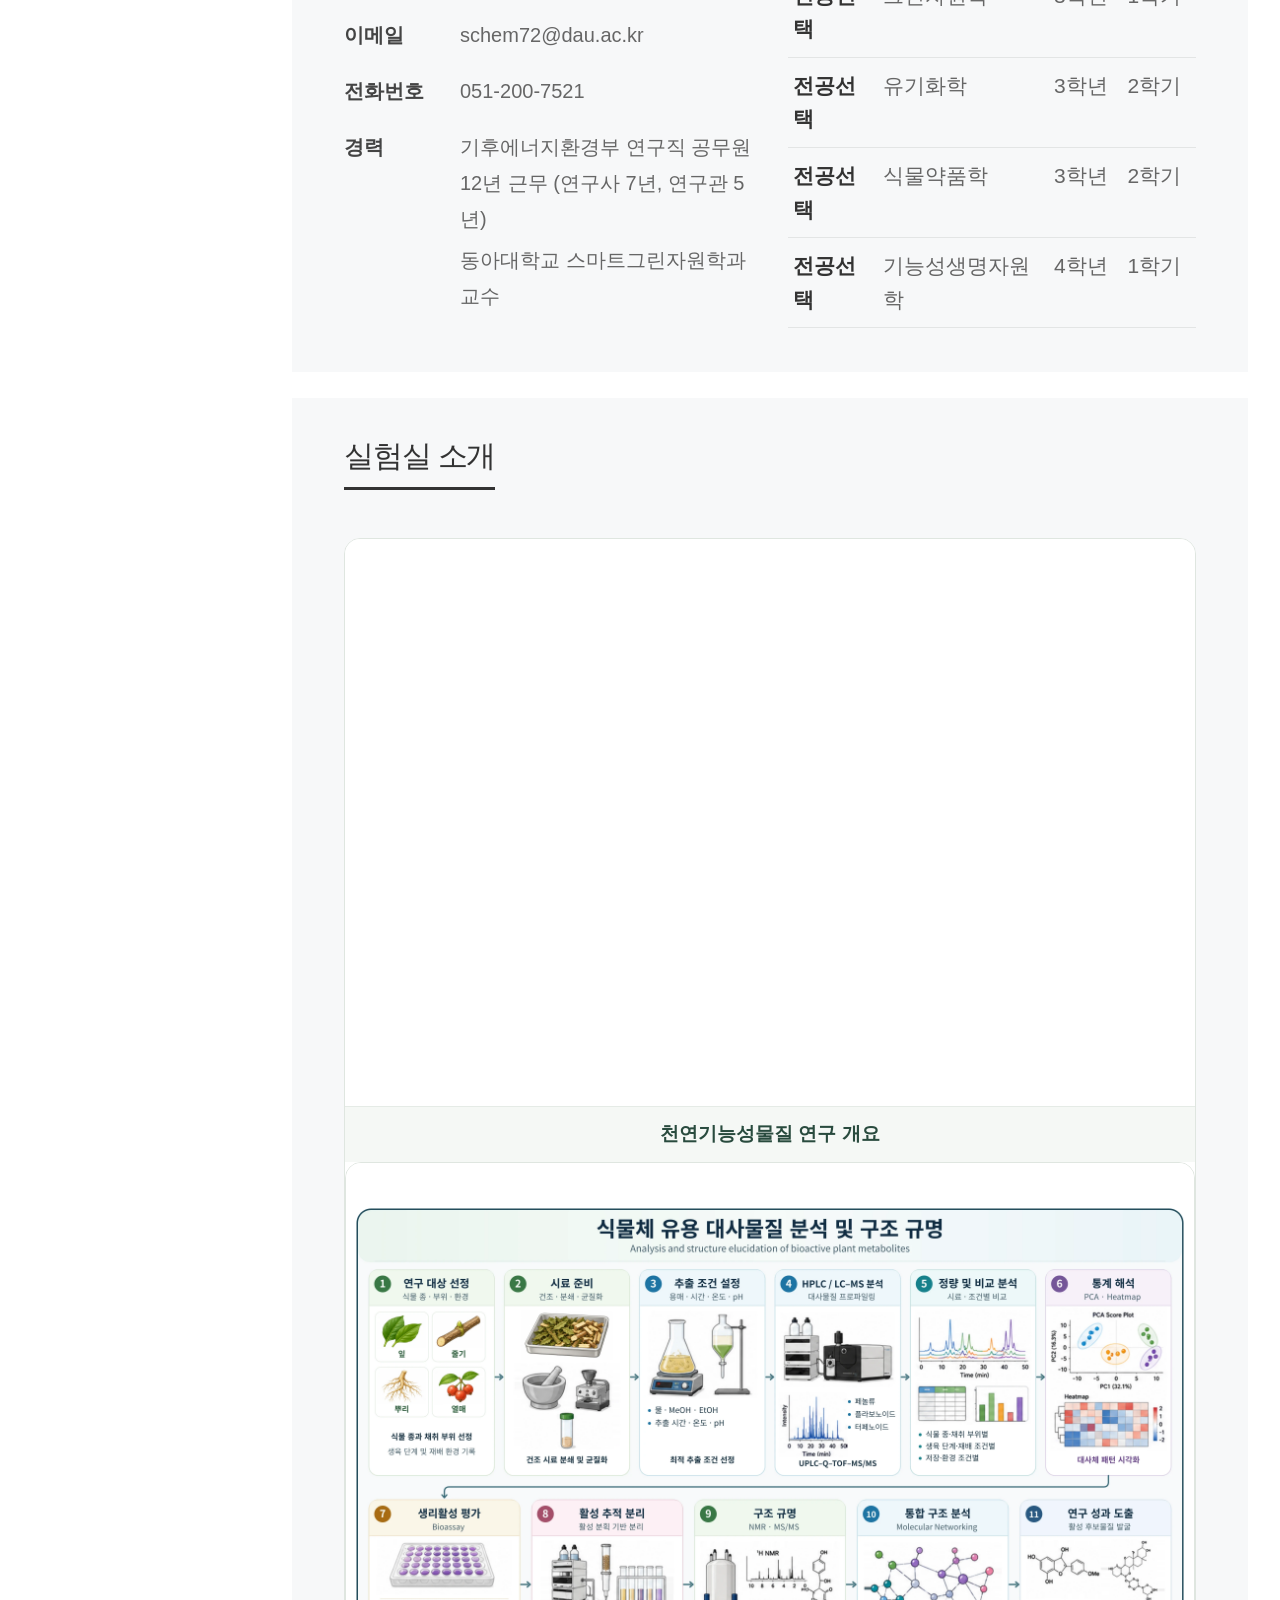
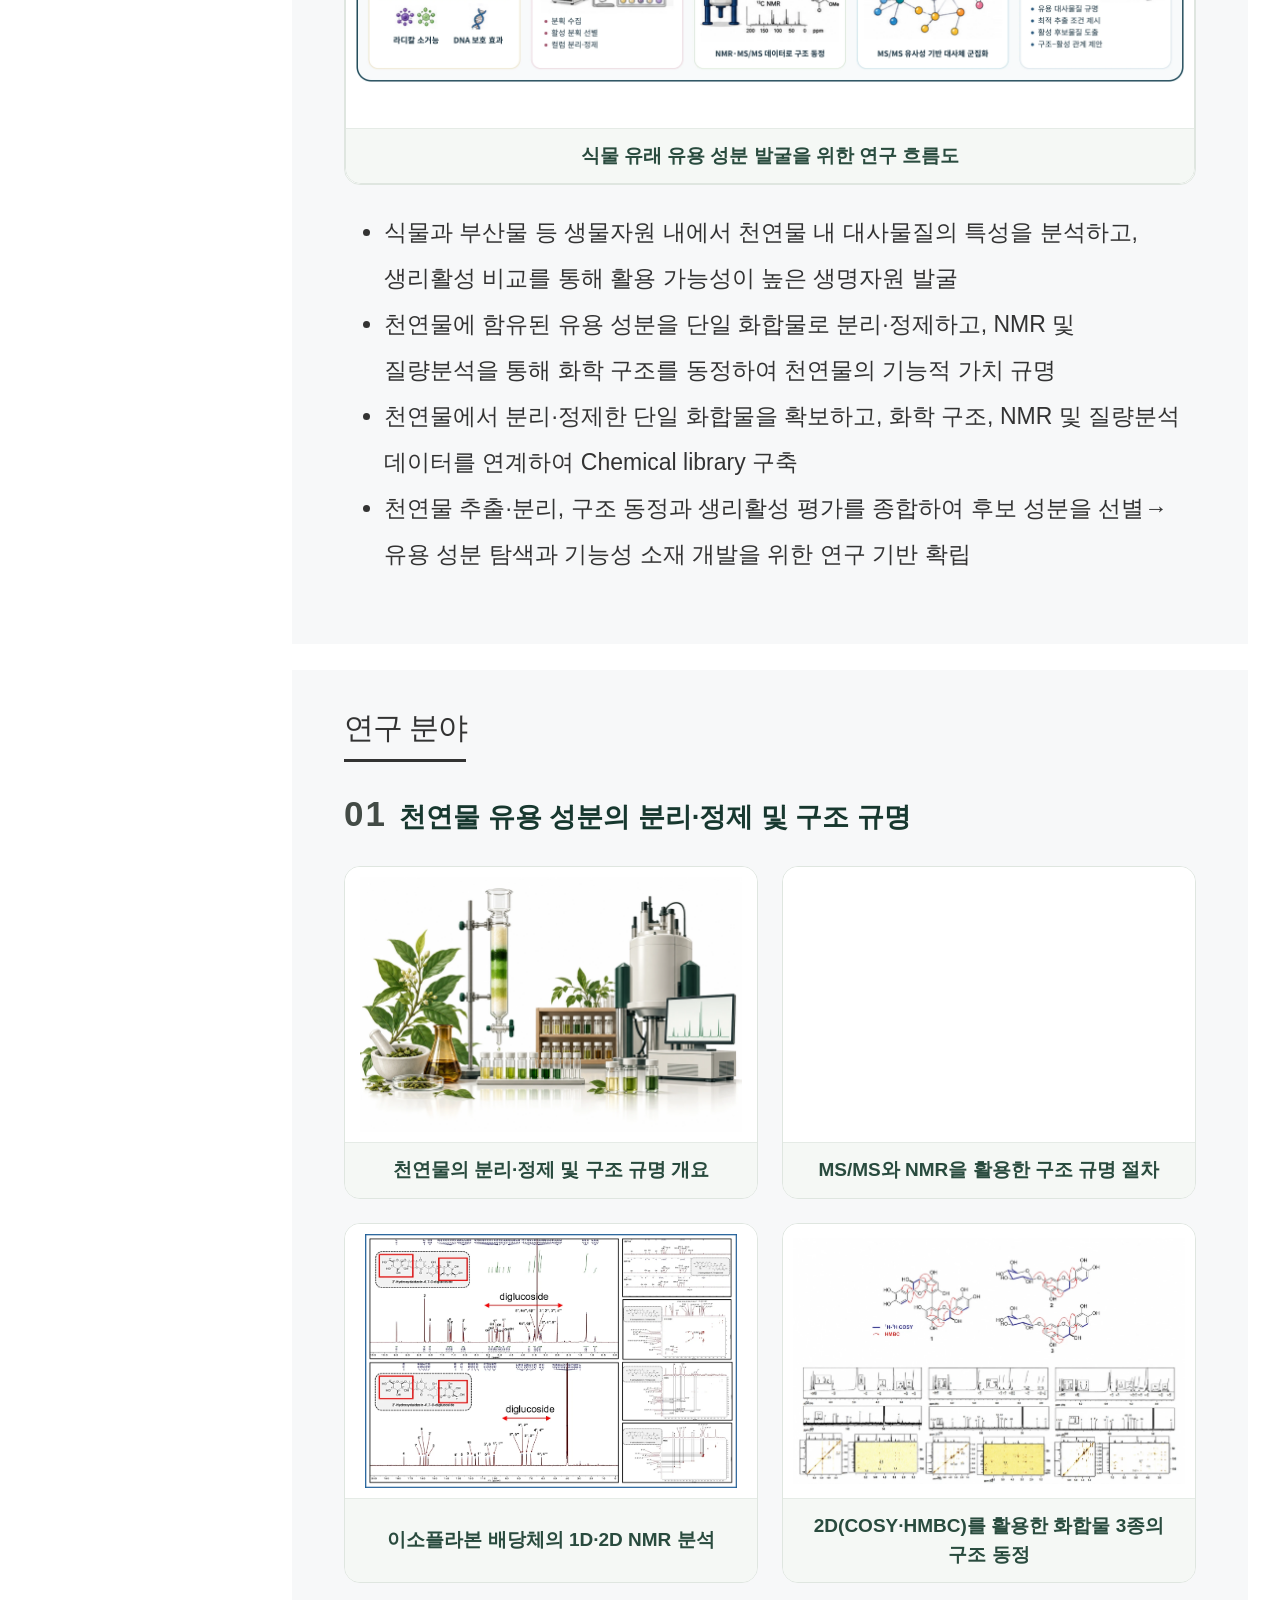
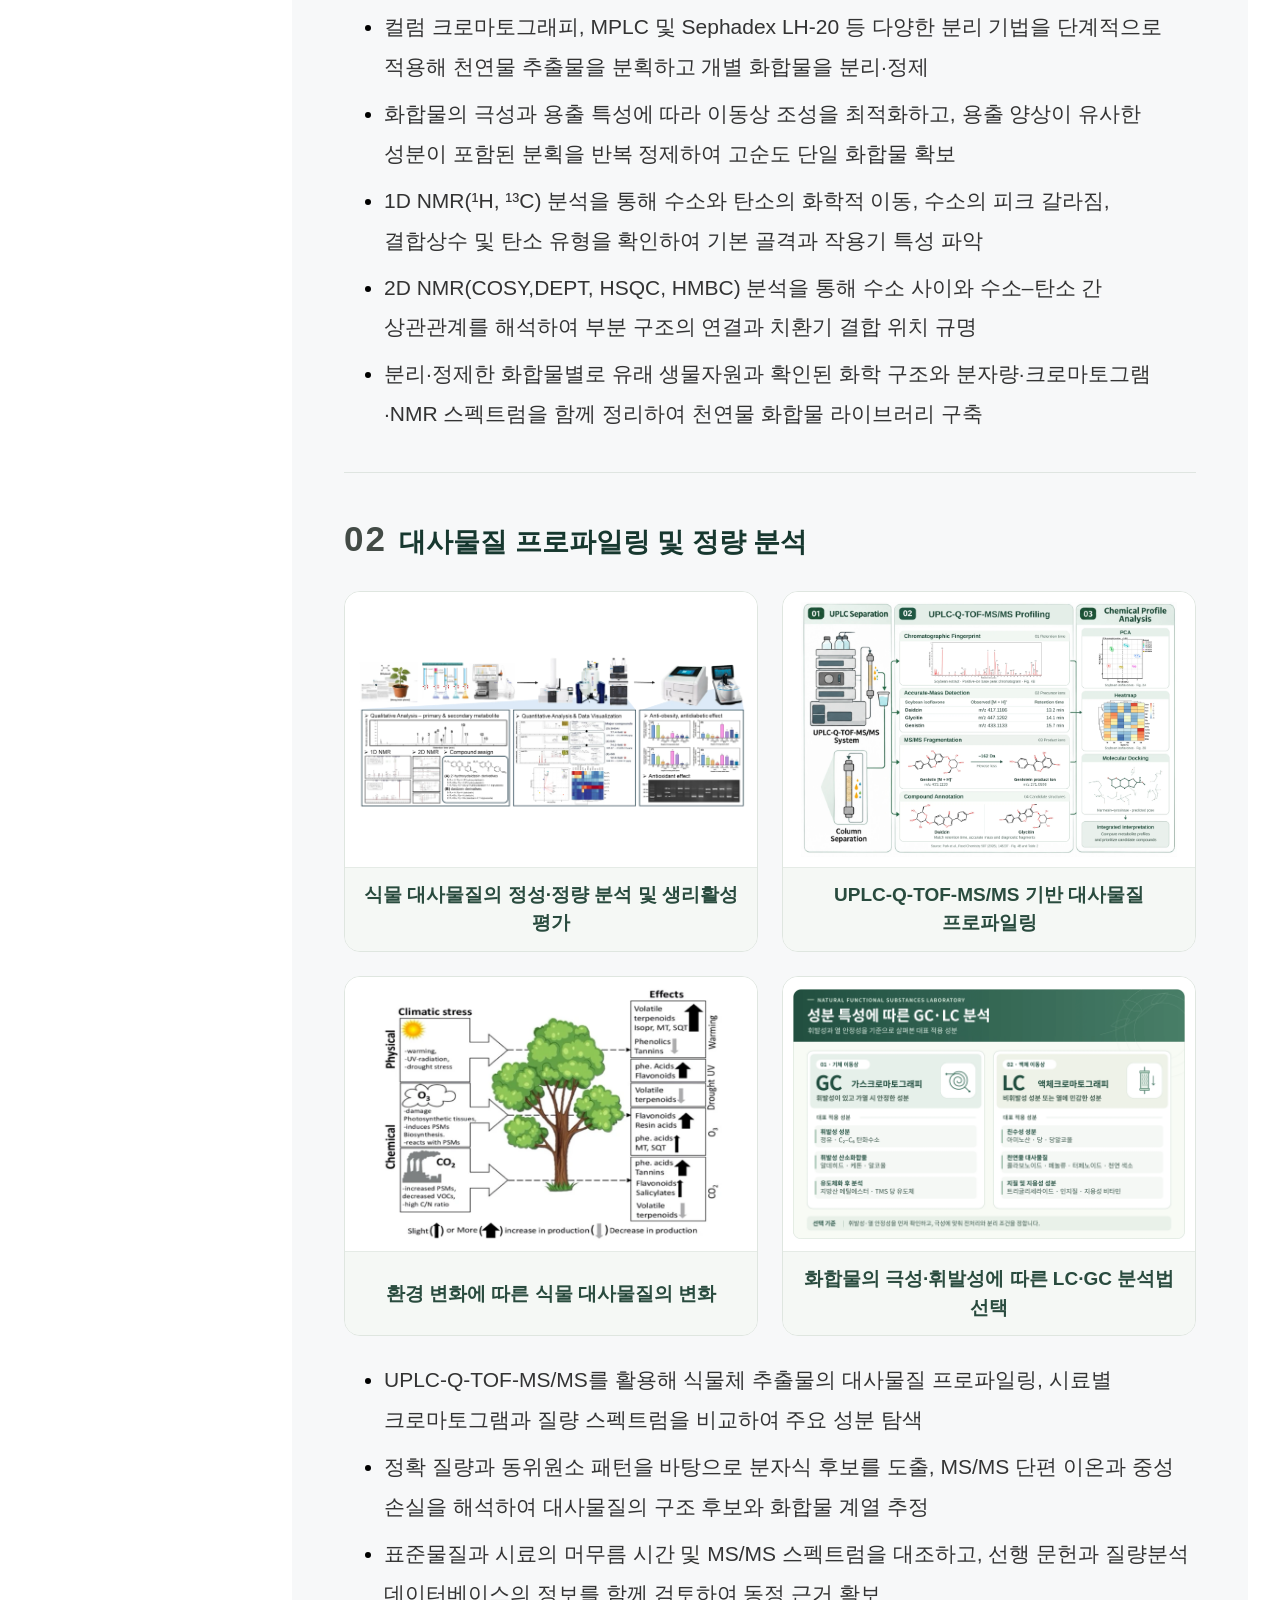
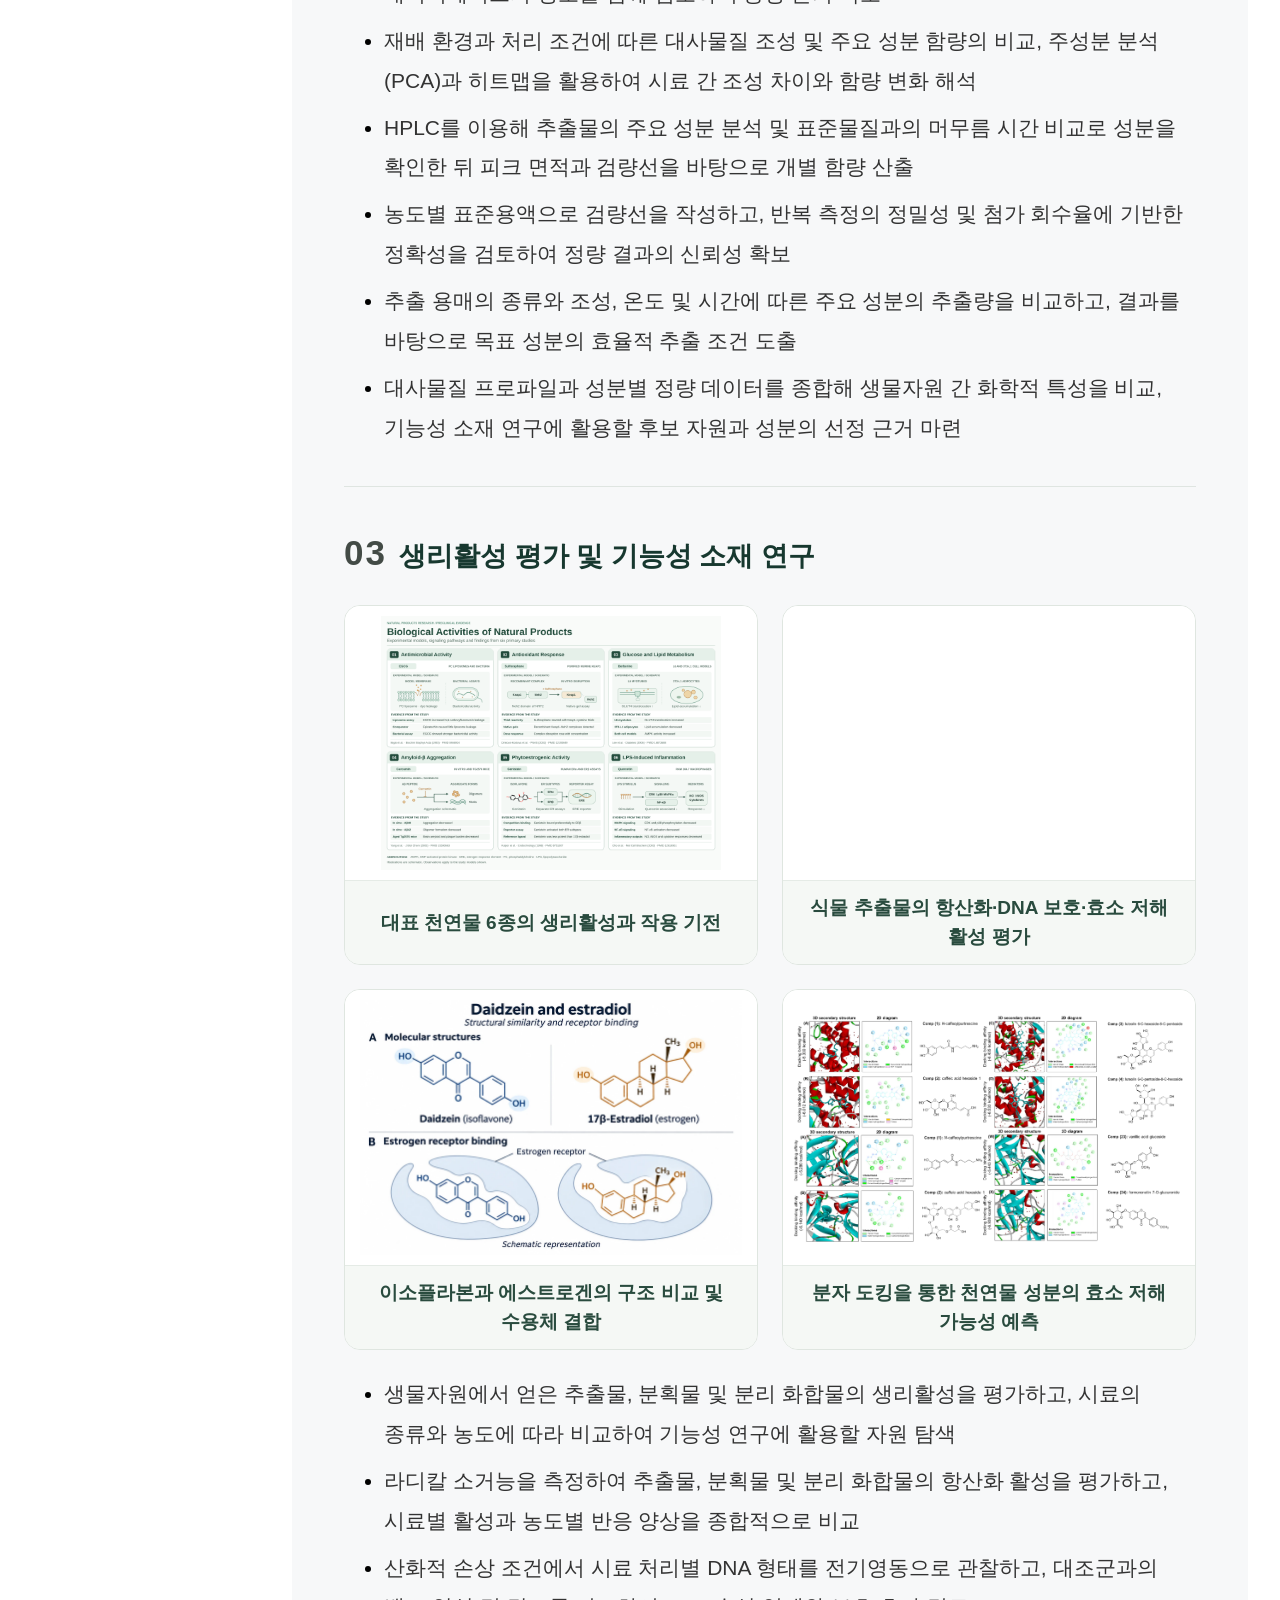
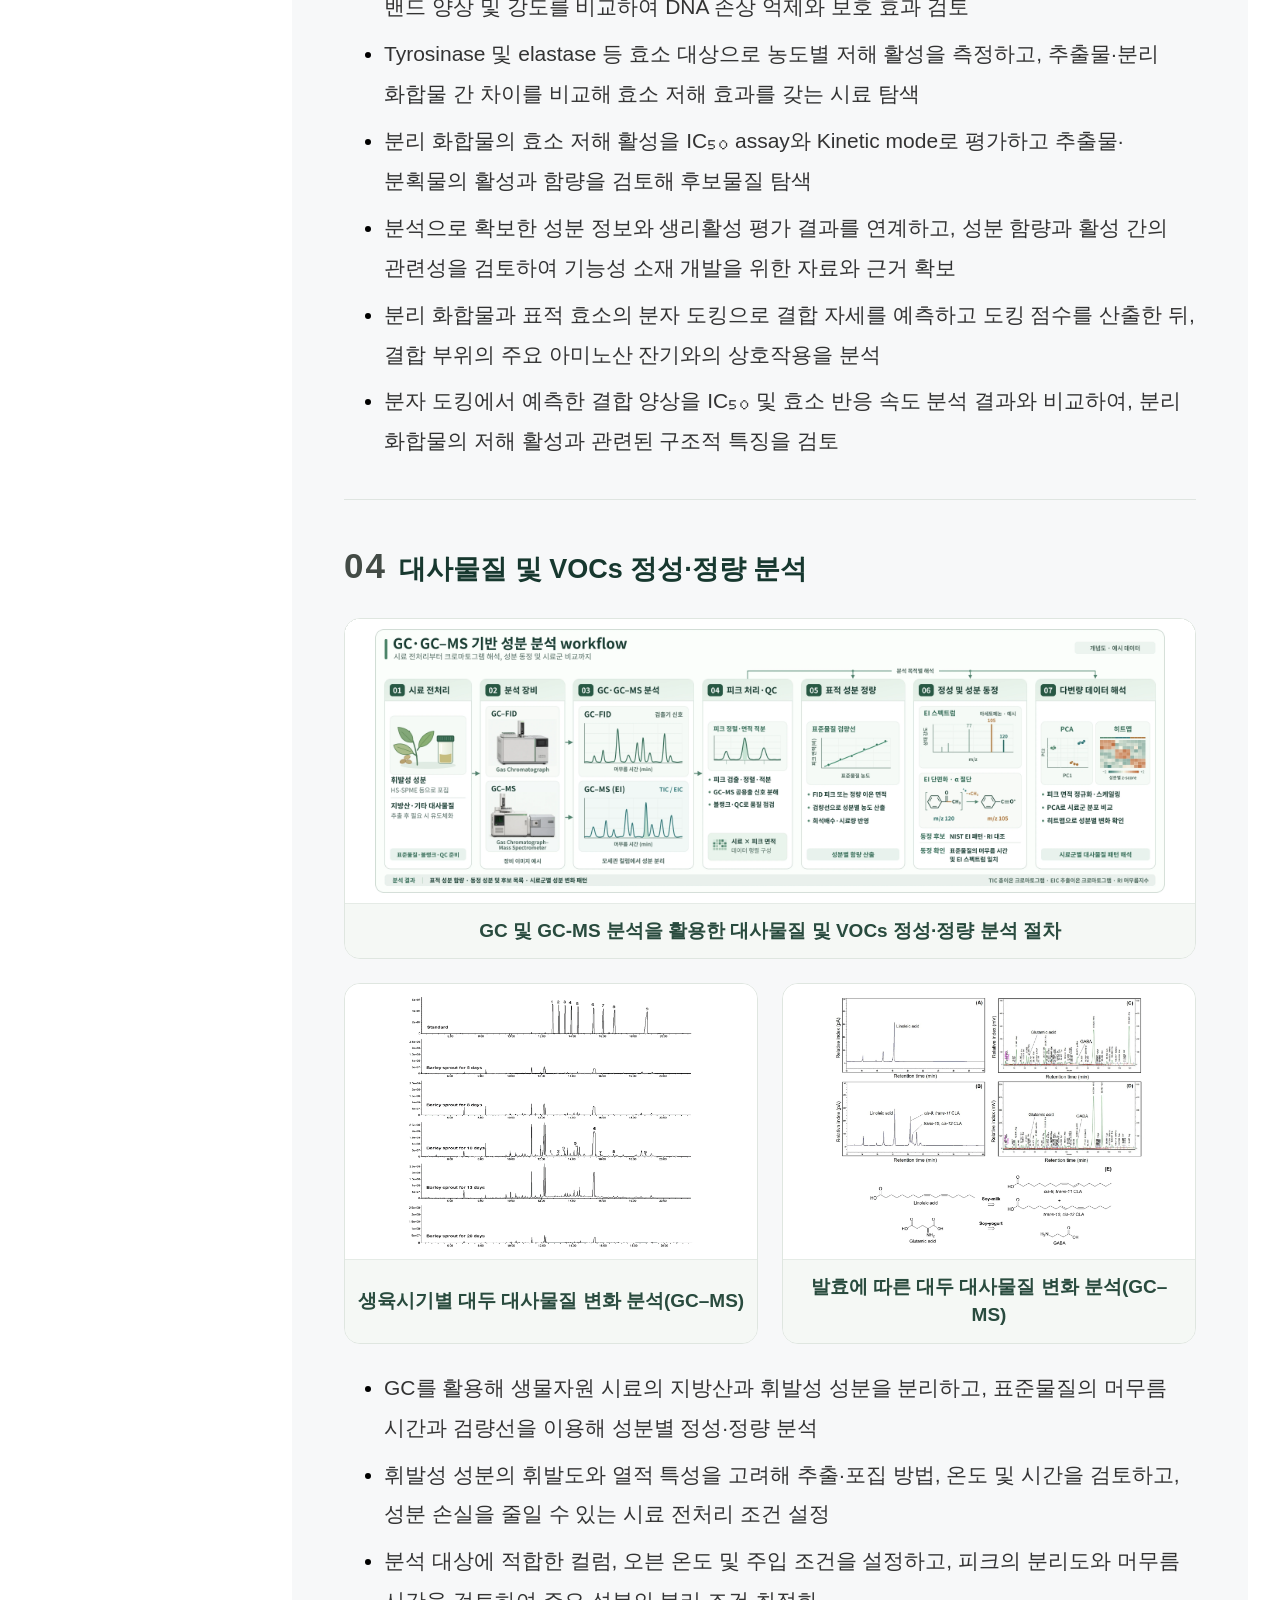
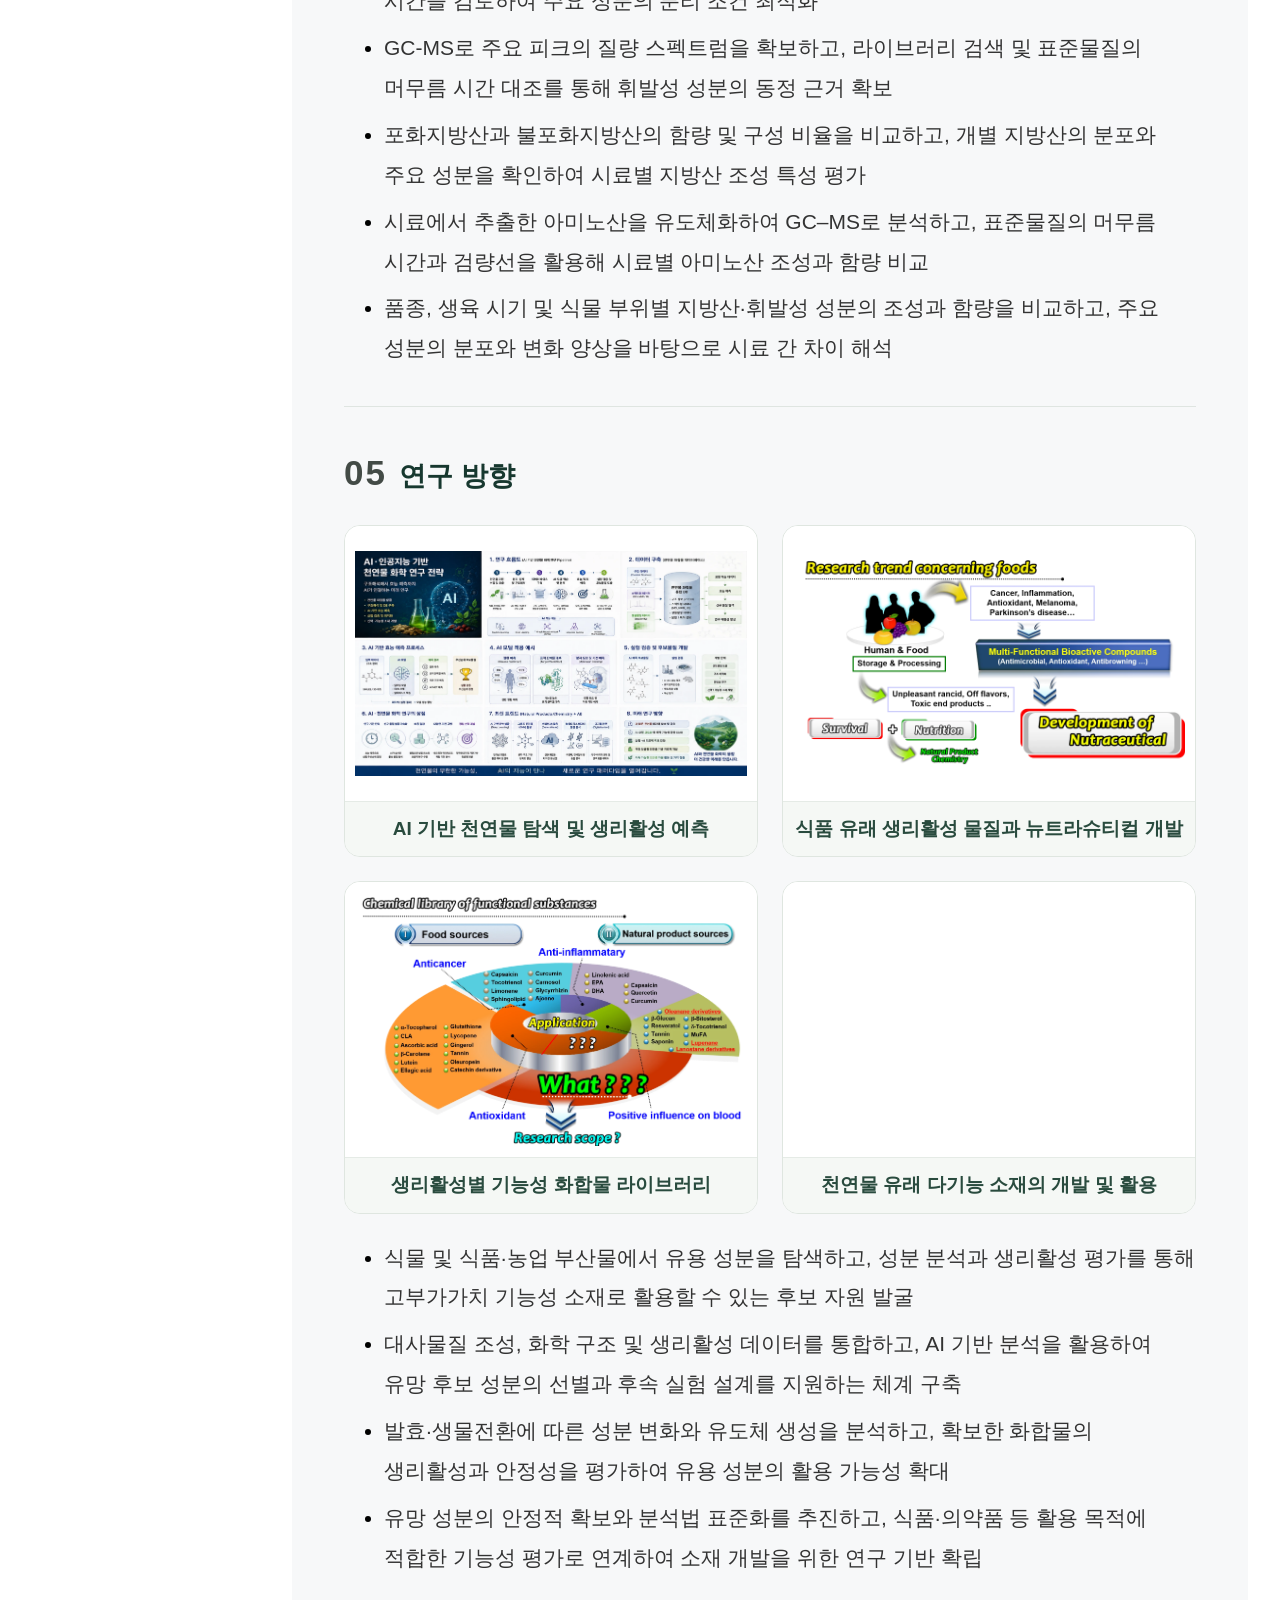
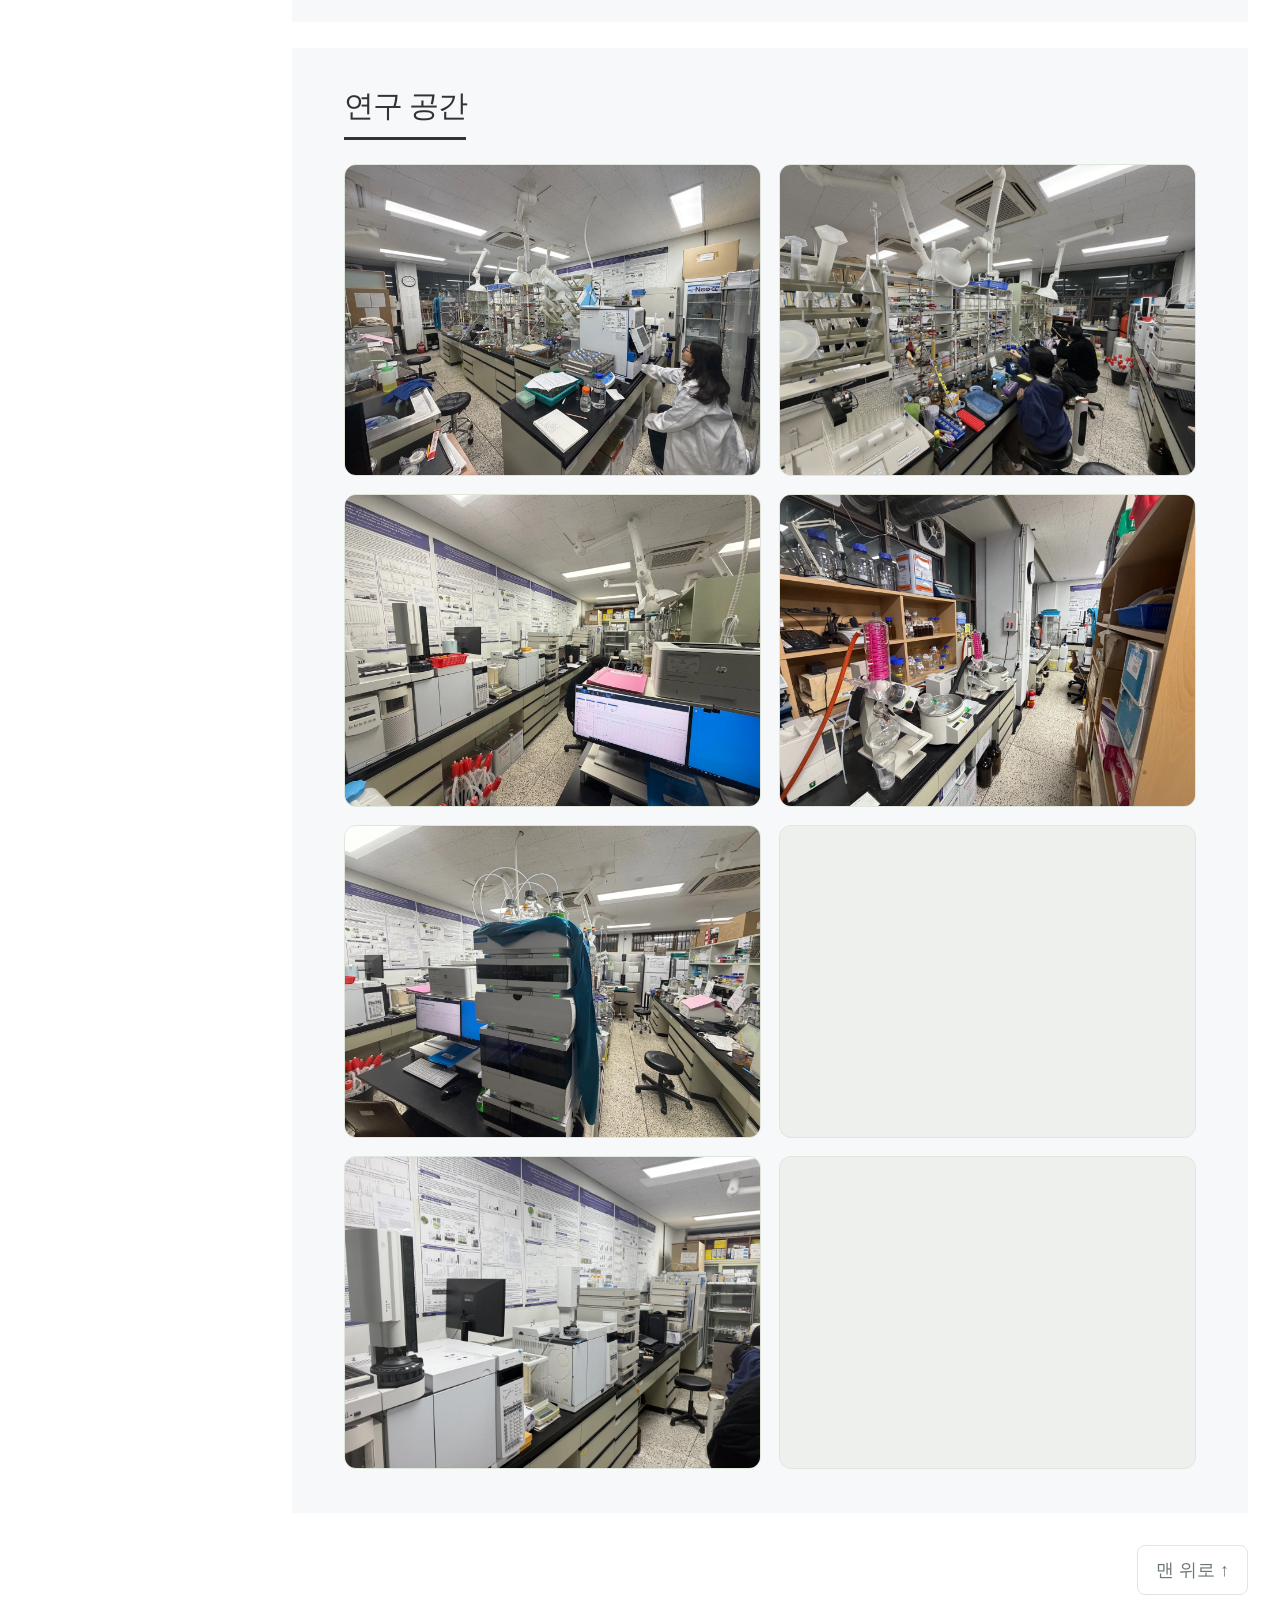
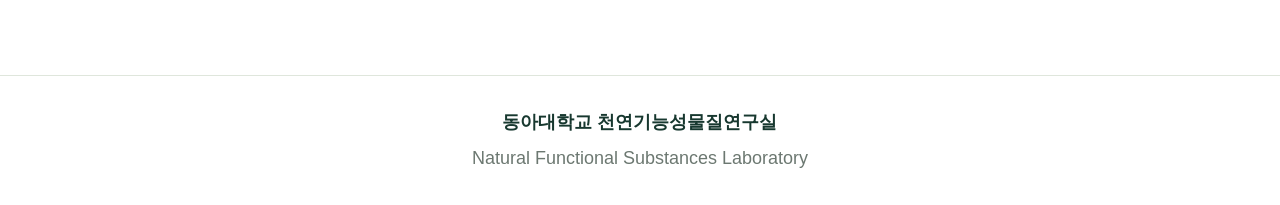
==== commit f439b710: "Create lab website" ====
--- a/index.html
+++ b/index.html
@@ -8,7 +8,6 @@
   <link rel="stylesheet" href="styles.css">
 
   <!-- 최적화된 사진 79개를 하나의 파일에서 로드 -->
-  <script src="images-loader.js" defer></script>
 </head>
 
 <body class="home-page" id="top">
@@ -768,7 +767,7 @@
 
       <div class="hero-logo">
         <img
-          data-bundled-src="lab-logo.png"
+          src="images/lab-logo.webp"
           alt="천연기능성물질연구실 NFSL 로고"
           decoding="async"
         >
@@ -800,7 +799,7 @@
         <div class="lab-professor-copy">
           <div class="lab-professor-heading">
             <div class="lab-professor-portrait">
-              <img data-bundled-src="lab.png" alt="이진환 교수님" decoding="async">
+              <img src="images/lab.webp" alt="이진환 교수님" decoding="async">
             </div>
 
             <div>
@@ -880,7 +879,7 @@
         <!-- 오른쪽 맨 위 사진을 바꾸려면 아래 src의 파일명 수정 -->
         <figure class="lab-extra-photo">
           <img
-            data-bundled-src="교수님서계심.png"
+            src="images/교수님서계심.webp"
             alt="동아대학교 석당학술상 시상식"
             width="1088"
             height="722"
@@ -890,7 +889,7 @@
 
         <figure class="lab-extra-photo">
           <img
-            data-bundled-src="교수님찐수상.png"
+            src="images/교수님찐수상.webp"
             alt="이진환 교수님 강연 사진"
             decoding="async"
           >
@@ -1002,7 +1001,7 @@
   <figure class="research-visual-card">
     <div class="research-visual-media" style="aspect-ratio: 3 / 2;">
       <img
-        data-bundled-src="research-introduce.png"
+        src="images/research-introduce.webp"
         alt="천연기능성물질연구실 연구 활동 소개"
         width="1536"
         height="1024"
@@ -1016,7 +1015,7 @@
      <figure class="research-visual-card">
     <div class="research-visual-media" style="aspect-ratio: 3 / 2;">
       <img
-        data-bundled-src="plant-metabolite-workflow.png"
+        src="images/plant-metabolite-workflow.webp"
         alt="천연기능성물질연구실 연구 활동 소개"
         width="1536"
         height="1024"
@@ -1053,7 +1052,7 @@
                 <figure class="research-visual-card">
                   <div class="research-visual-media">
                     <img
-                      data-bundled-src="research-separation.png"
+                      src="images/research-separation.webp"
                       alt="천연물의 분리·정제 및 NMR 구조 분석 일러스트"
                       width="1536"
                       height="1024"
@@ -1070,7 +1069,7 @@
                   <div class="research-visual-media">
                     <img
                       class="research-data-image"
-                      data-bundled-src="워크플로우.png"
+                      src="images/워크플로우.webp"
                       alt="분리 화합물의 NMR 스펙트럼 및 화학 구조 분석 데이터"
                       loading="lazy"
                       decoding="async"
@@ -1085,7 +1084,7 @@
                   <div class="research-visual-media">
                     <img
                       class="research-data-image"
-                      data-bundled-src="NMR데이터.png"
+                      src="images/NMR데이터.webp"
                       alt="분리 화합물의 NMR 스펙트럼 및 화학 구조 분석 데이터"
                       loading="lazy"
                       decoding="async"
@@ -1100,7 +1099,7 @@
                   <div class="research-visual-media">
                     <img
                       class="research-data-image"
-                      data-bundled-src="NMR데이터2.png"
+                      src="images/NMR데이터2.webp"
                       alt="분리 화합물의 NMR 스펙트럼 및 화학 구조 분석 데이터"
                       loading="lazy"
                       decoding="async"
@@ -1132,7 +1131,7 @@
                 <figure class="research-visual-card">
                   <div class="research-visual-media">
                     <img
-                      data-bundled-src="MS흐름.png"
+                      src="images/MS흐름.webp"
                       alt="액체크로마토그래피와 질량분석 장비 일러스트"
                       width="1536"
                       height="1024"
@@ -1149,7 +1148,7 @@
                   <div class="research-visual-media">
                     <img
                       class="research-data-image"
-                      data-bundled-src="research-analysis-data.png"
+                      src="images/research-analysis-data.webp"
                       alt="대사물질의 크로마토그램 및 질량분석 데이터"
                       loading="lazy"
                       decoding="async"
@@ -1163,7 +1162,7 @@
                 <figure class="research-visual-card">
                   <div class="research-visual-media">
                     <img
-                      data-bundled-src="나무대사체.png"
+                      src="images/나무대사체.webp"
                       alt="액체크로마토그래피와 질량분석 장비 일러스트"
                       width="1536"
                       height="1024"
@@ -1179,7 +1178,7 @@
                 <figure class="research-visual-card">
                   <div class="research-visual-media">
                     <img
-                      data-bundled-src="매스플로우.png"
+                      src="images/매스플로우.webp"
                       alt="액체크로마토그래피와 질량분석 장비 일러스트"
                       width="1536"
                       height="1024"
@@ -1216,7 +1215,7 @@
                 <figure class="research-visual-card">
                   <div class="research-visual-media">
                     <img
-                      data-bundled-src="6가지assay.png"
+                      src="images/6가지assay.webp"
                       alt="천연물 추출물의 생리활성 평가 일러스트"
                       width="1536"
                       height="1024"
@@ -1233,7 +1232,7 @@
                   <div class="research-visual-media">
                     <img
                       class="research-data-image"
-                      data-bundled-src="research-bioactivity-data.png"
+                      src="images/research-bioactivity-data.webp"
                       alt="천연물 시료의 항산화 및 효소 저해 활성 평가 데이터"
                       loading="lazy"
                       decoding="async"
@@ -1247,7 +1246,7 @@
                 <figure class="research-visual-card">
                   <div class="research-visual-media">
                     <img
-                      data-bundled-src="이소플라본에스트로겐.png"
+                      src="images/이소플라본에스트로겐.webp"
                       alt="천연물 추출물의 생리활성 평가 일러스트"
                       width="1536"
                       height="1024"
@@ -1263,7 +1262,7 @@
                 <figure class="research-visual-card">
                   <div class="research-visual-media">
                     <img
-                      data-bundled-src="도킹도킹.png"
+                      src="images/도킹도킹.webp"
                       alt="천연물 추출물의 생리활성 평가 일러스트"
                       width="1536"
                       height="1024"
@@ -1301,7 +1300,7 @@
   <div class="research-visual-media" style="aspect-ratio: 3 / 1;">
     <img
       class="research-data-image"
-      data-bundled-src="GC워크플로우.png"
+      src="images/GC워크플로우.webp"
       alt="GC–MS 대사물질 분석 및 발효에 따른 대두 대사물질 변화"
       loading="lazy"
       decoding="async"
@@ -1316,7 +1315,7 @@
                   <div class="research-visual-media">
                     <img
                       class="research-data-image"
-                      data-bundled-src="생육시기별GC.png"
+                      src="images/생육시기별GC.webp"
                       alt="GC 크로마토그램 및 지방산·휘발성 성분 분석 데이터"
                       loading="lazy"
                       decoding="async"
@@ -1330,7 +1329,7 @@
                   <div class="research-visual-media">
                     <img
                       class="research-data-image"
-                      data-bundled-src="GC-MS활용2.png"
+                      src="images/GC-MS활용2.webp"
                       alt="GC 크로마토그램 및 지방산·휘발성 성분 분석 데이터"
                       loading="lazy"
                       decoding="async"
@@ -1364,7 +1363,7 @@
                 <figure class="research-visual-card">
                   <div class="research-visual-media">
                     <img
-                      data-bundled-src="AI플로우.png"
+                      src="images/AI플로우.webp"
                       alt="액체크로마토그래피와 질량분석 장비 일러스트"
                       width="1536"
                       height="1024"
@@ -1381,7 +1380,7 @@
                   <div class="research-visual-media">
                     <img
                       class="research-data-image"
-                      data-bundled-src="천연물영어.png"
+                      src="images/천연물영어.webp"
                       alt="대사물질의 크로마토그램 및 질량분석 데이터"
                       loading="lazy"
                       decoding="async"
@@ -1395,7 +1394,7 @@
                 <figure class="research-visual-card">
                   <div class="research-visual-media">
                     <img
-                      data-bundled-src="연구목적.png"
+                      src="images/연구목적.webp"
                       alt="액체크로마토그래피와 질량분석 장비 일러스트"
                       width="1536"
                       height="1024"
@@ -1411,7 +1410,7 @@
                 <figure class="research-visual-card">
                   <div class="research-visual-media">
                     <img
-                      data-bundled-src="연구목적2.png"
+                      src="images/연구목적2.webp"
                       alt="액체크로마토그래피와 질량분석 장비 일러스트"
                       width="1536"
                       height="1024"
@@ -1441,34 +1440,34 @@
 
           <div class="lab-space-grid">
             <figure class="lab-space-photo">
-              <img data-bundled-src="내부3.png" alt="연구실 내부 전경 1" loading="lazy" decoding="async">
+              <img src="images/내부3.webp" alt="연구실 내부 전경 1" loading="lazy" decoding="async">
             </figure>
 
             <figure class="lab-space-photo">
-              <img data-bundled-src="내부6.png" alt="연구실 내부 전경 2" loading="lazy" decoding="async">
+              <img src="images/내부6.webp" alt="연구실 내부 전경 2" loading="lazy" decoding="async">
             </figure>
 
             <figure class="lab-space-photo">
-              <img data-bundled-src="내부2.png" alt="연구실 내부 전경 3" loading="lazy" decoding="async">
+              <img src="images/내부2.webp" alt="연구실 내부 전경 3" loading="lazy" decoding="async">
             </figure>
 
             <figure class="lab-space-photo">
-              <img data-bundled-src="내부4.png" alt="연구실 내부 전경 4" loading="lazy" decoding="async">
+              <img src="images/내부4.webp" alt="연구실 내부 전경 4" loading="lazy" decoding="async">
             </figure>
 
             <figure class="lab-space-photo">
-              <img data-bundled-src="내부1.png" alt="연구실 내부 전경 5" loading="lazy" decoding="async">
+              <img src="images/내부1.webp" alt="연구실 내부 전경 5" loading="lazy" decoding="async">
             </figure>
 
             <figure class="lab-space-photo">
-              <img data-bundled-src="후드쪽.png" alt="연구실 내부 전경 6" loading="lazy" decoding="async">
+              <img src="images/후드쪽.webp" alt="연구실 내부 전경 6" loading="lazy" decoding="async">
             </figure>
 
             <figure class="lab-space-photo">
-              <img data-bundled-src="내부5.png" alt="연구실 내부 전경 6" loading="lazy" decoding="async">
+              <img src="images/내부5.webp" alt="연구실 내부 전경 6" loading="lazy" decoding="async">
             </figure>
             <figure class="lab-space-photo">
-              <img data-bundled-src="GC사진.png" alt="연구실 내부 전경 6" loading="lazy" decoding="async">
+              <img src="images/GC사진.webp" alt="연구실 내부 전경 6" loading="lazy" decoding="async">
             </figure>
 
           </div>
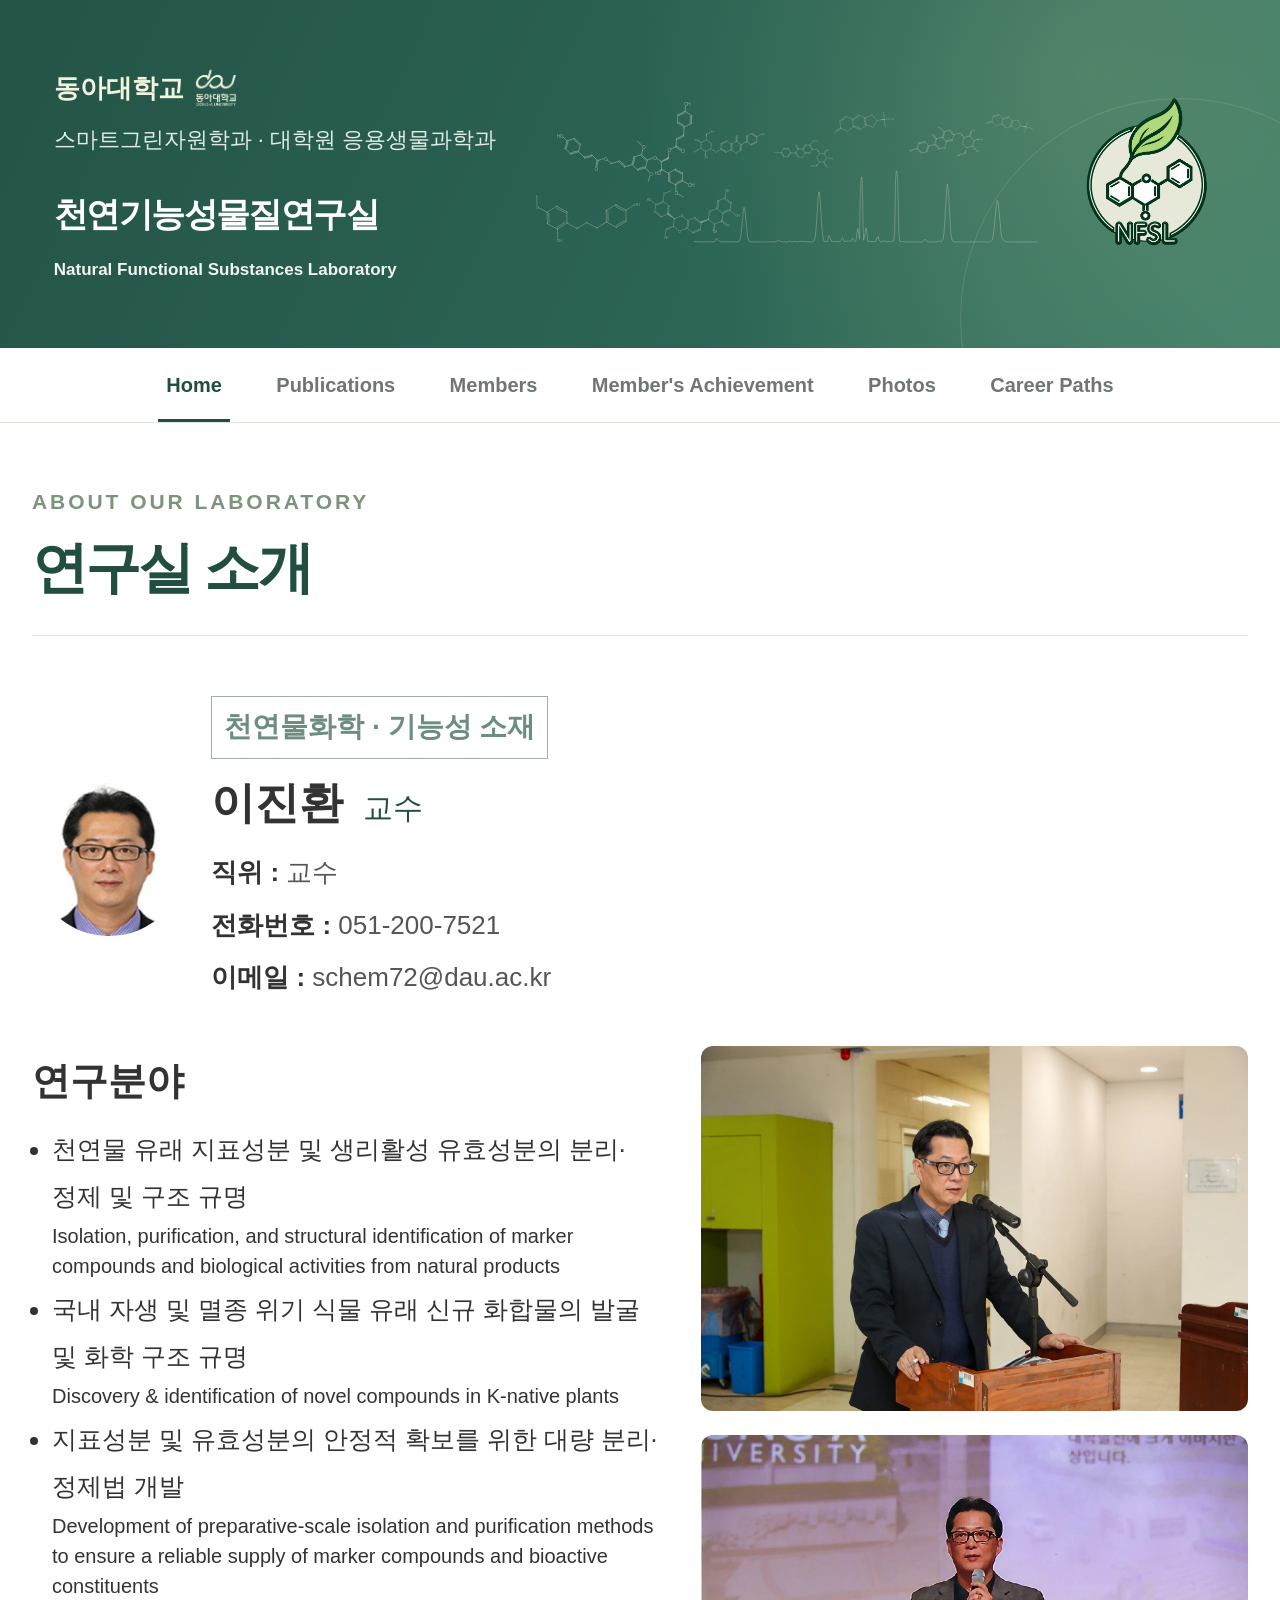
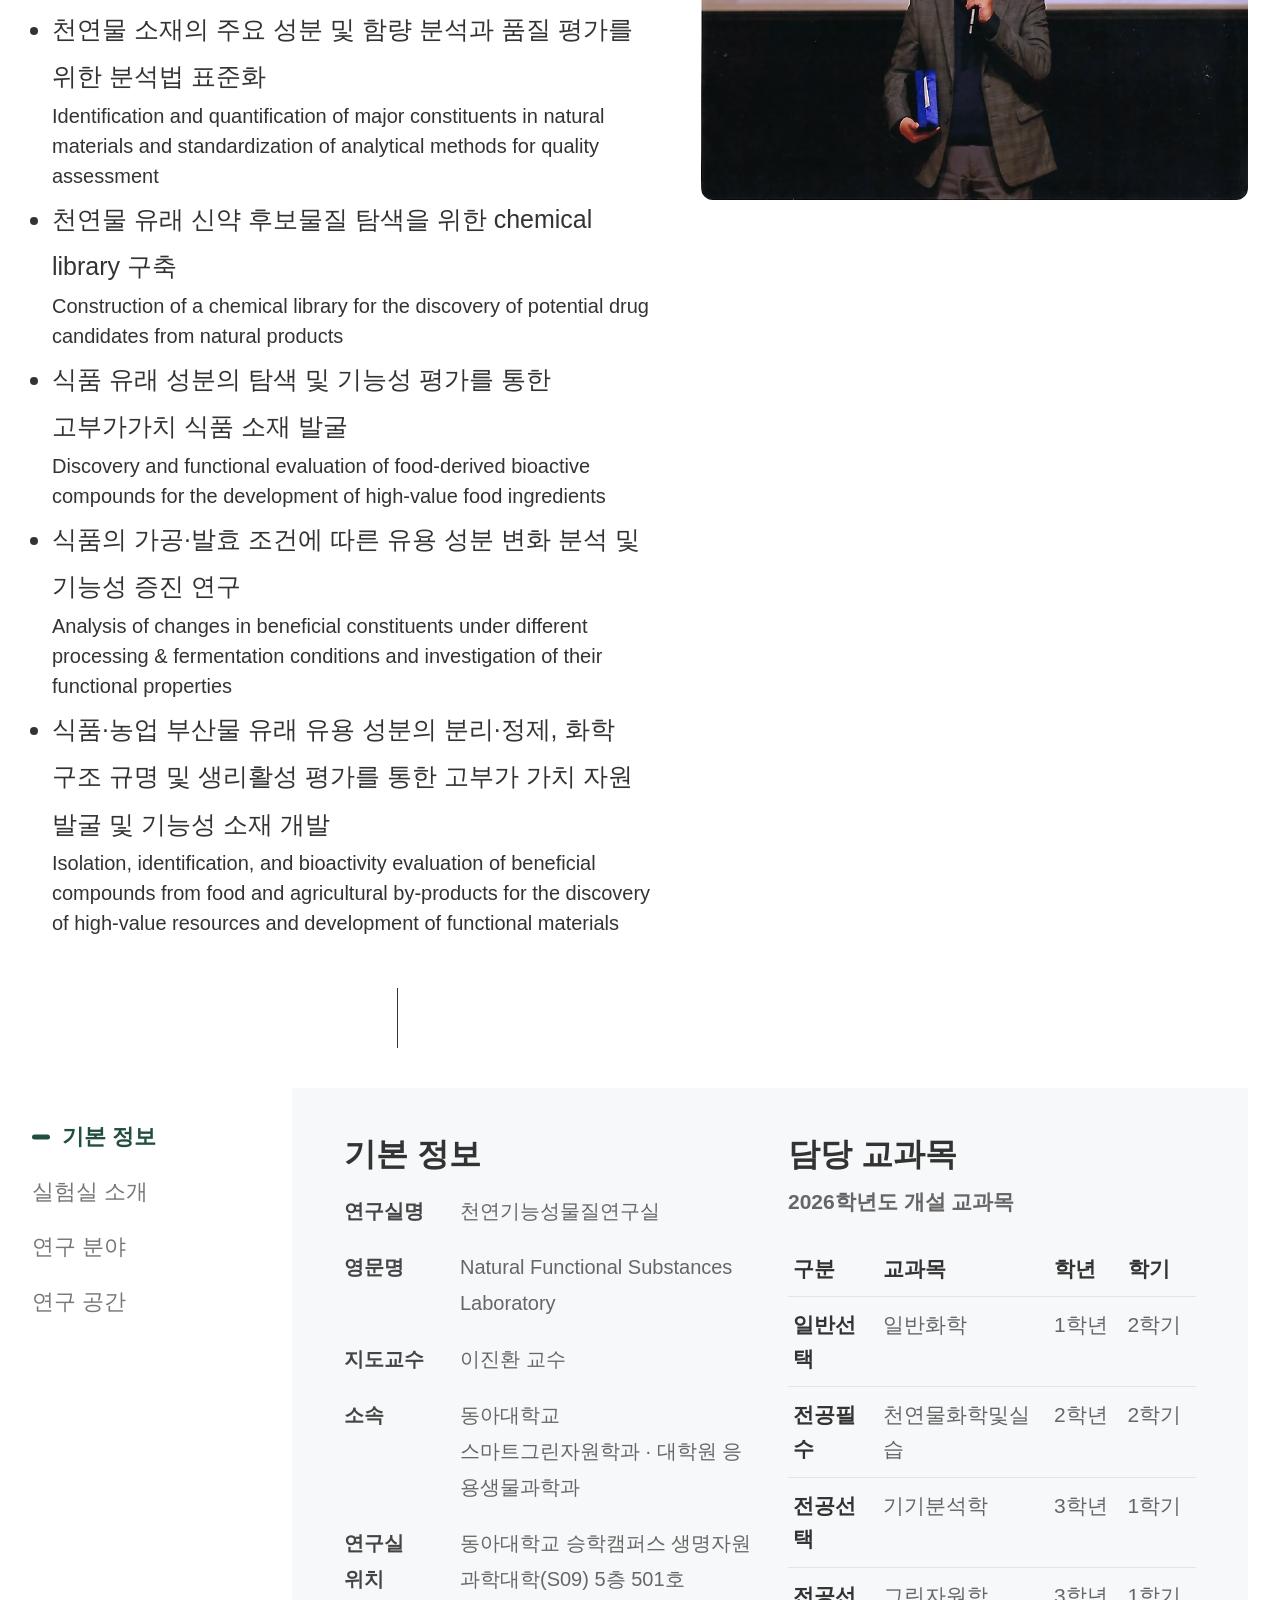
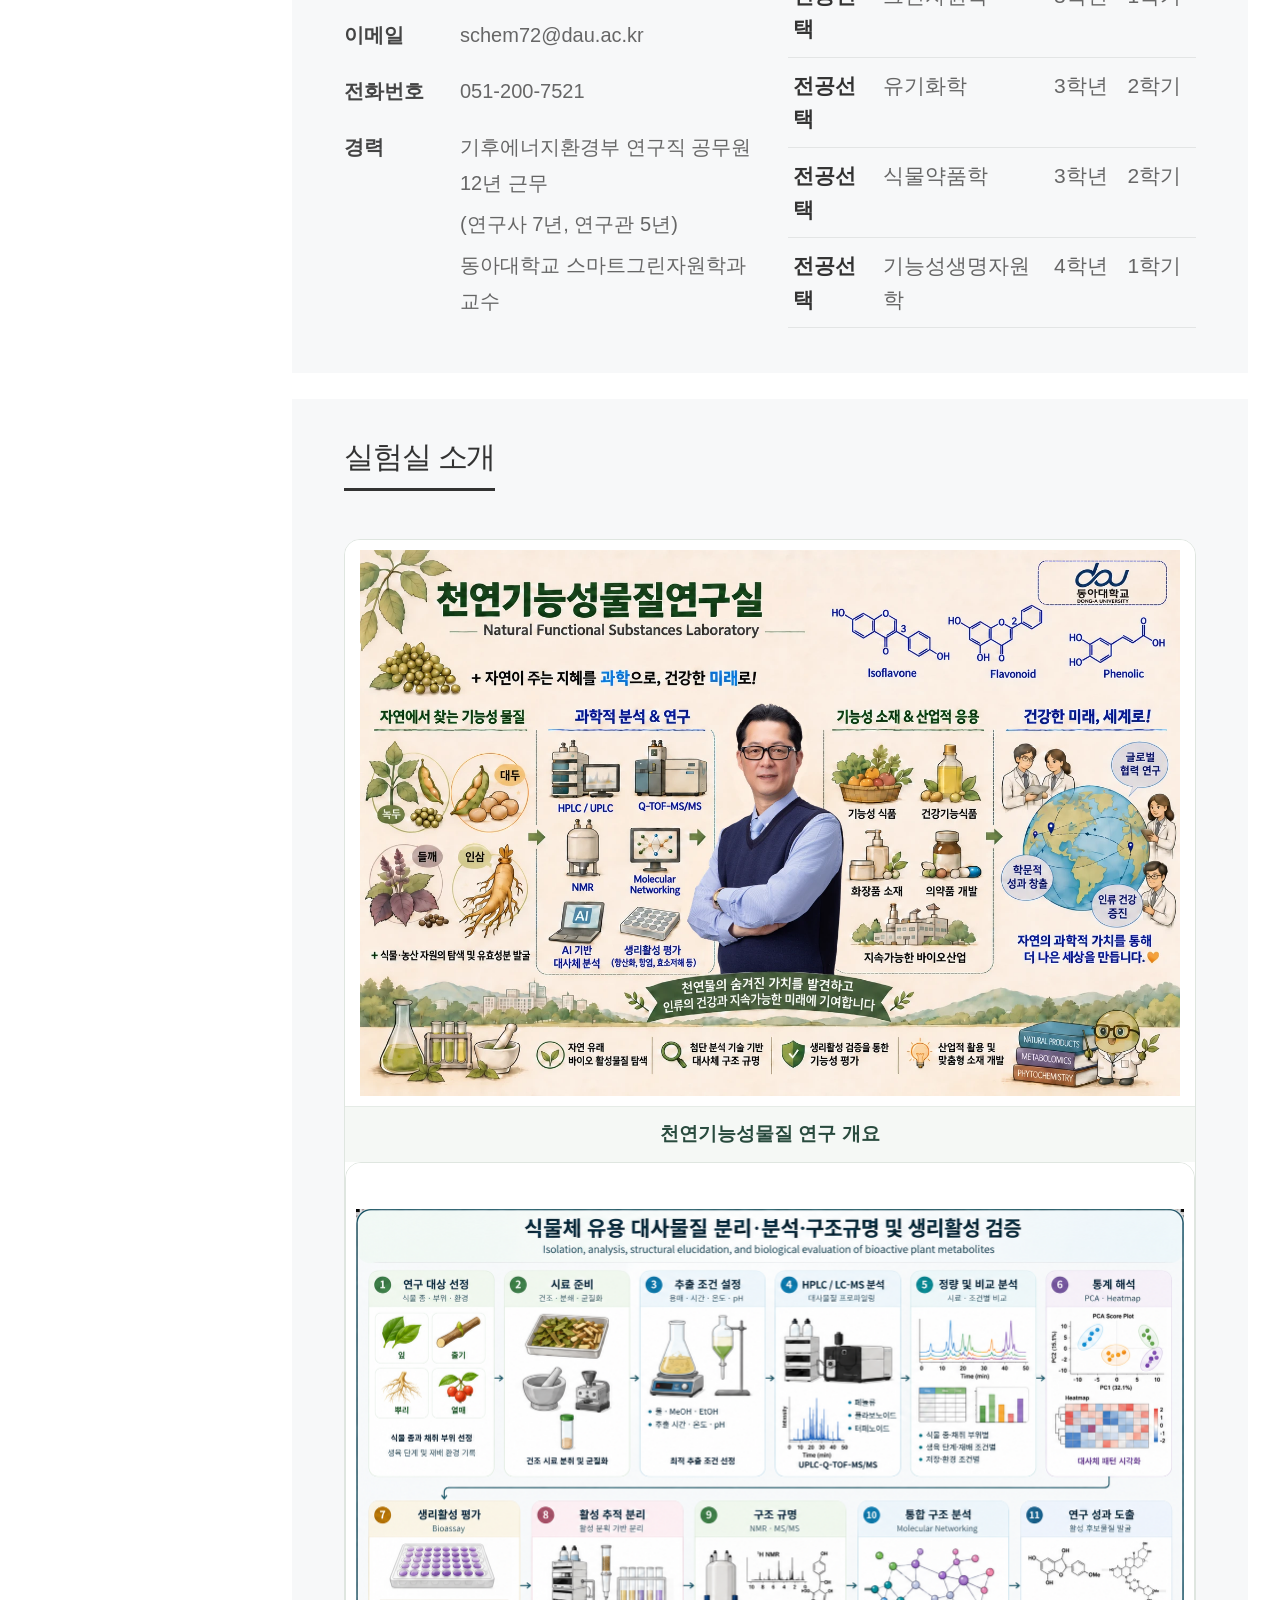
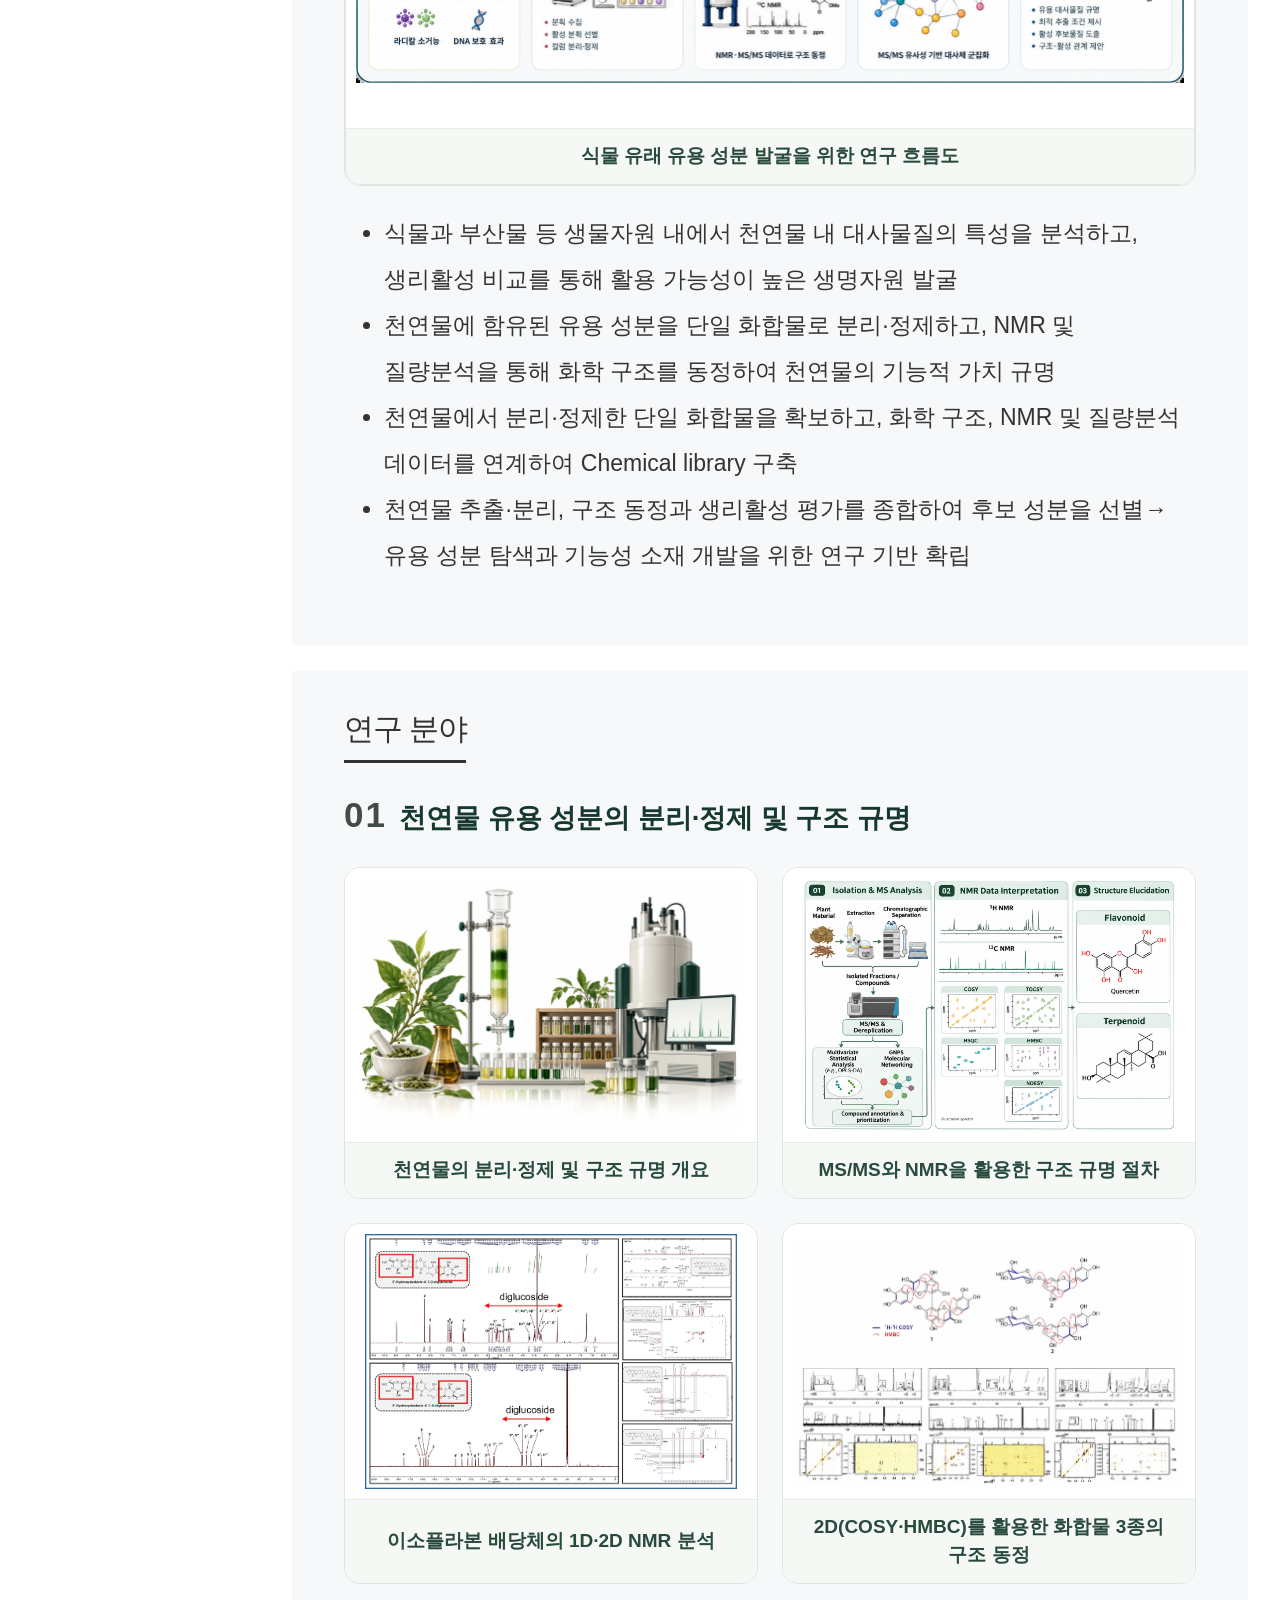
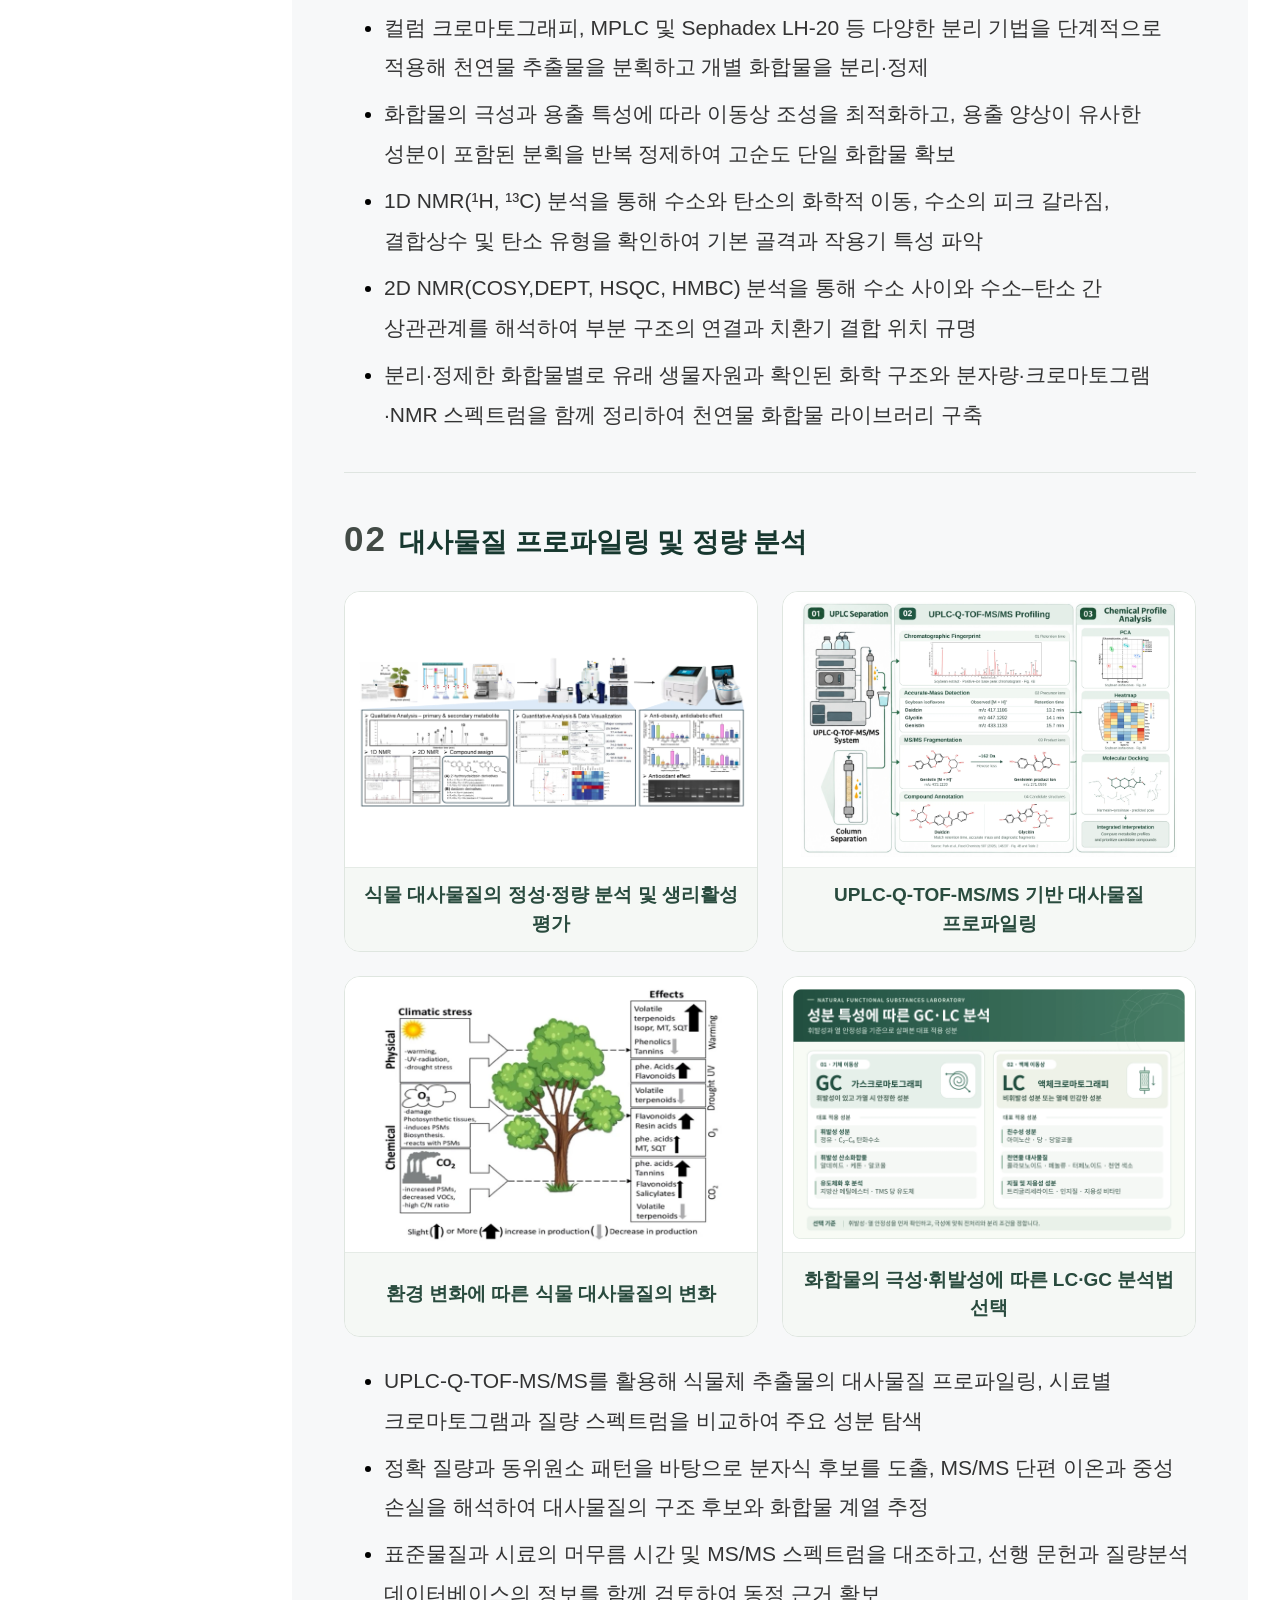
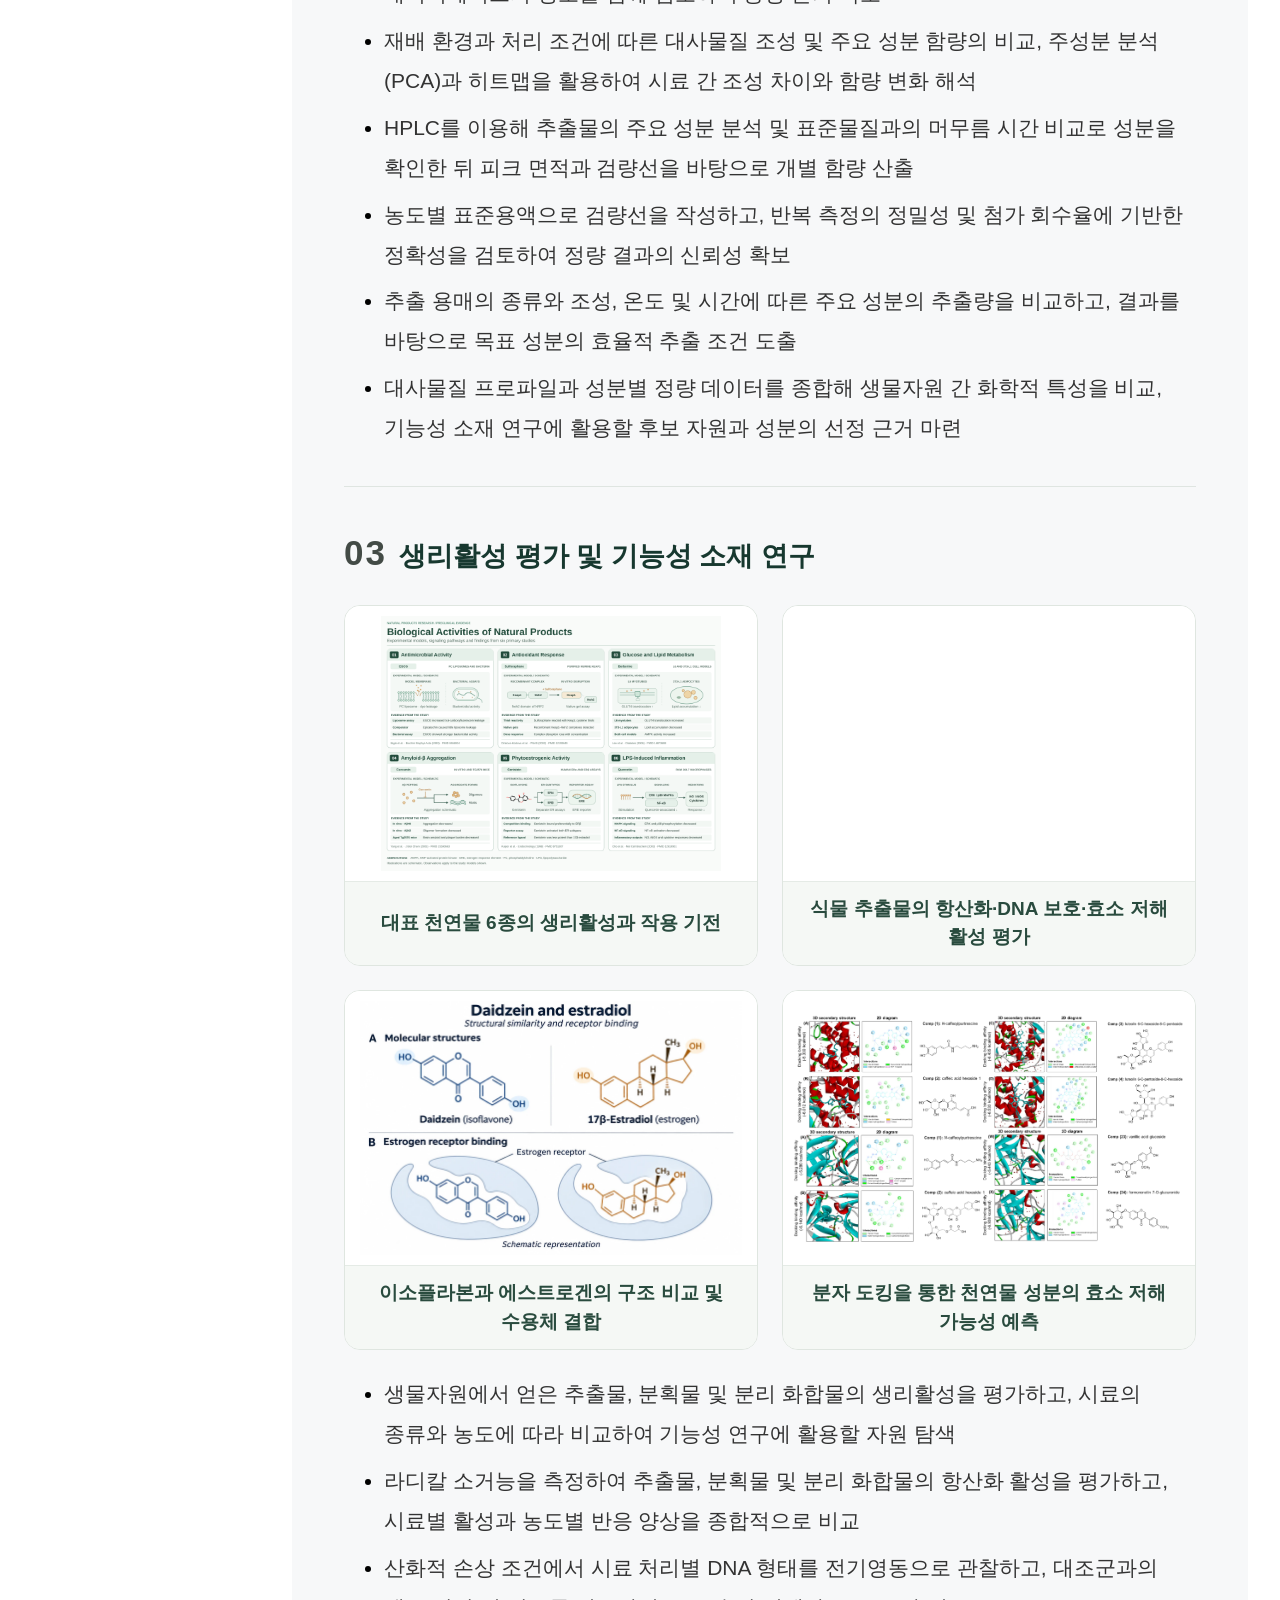
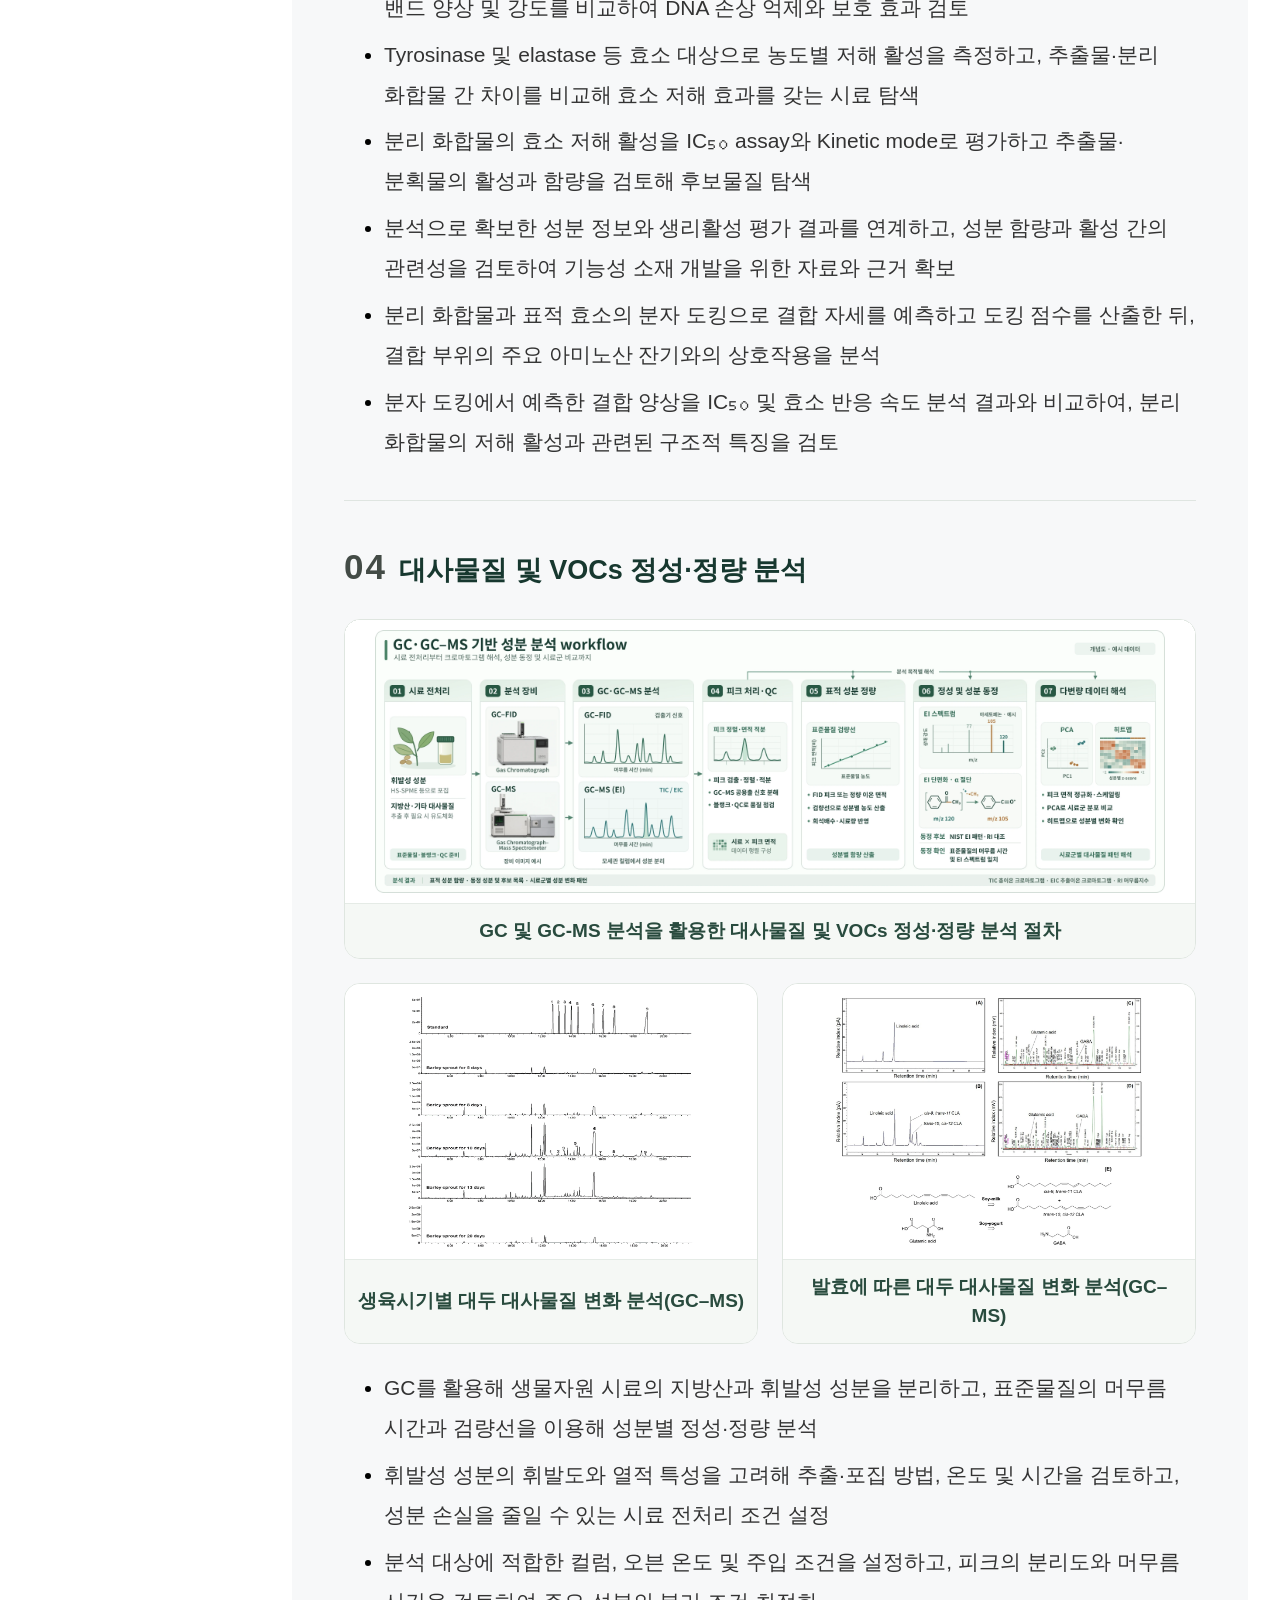
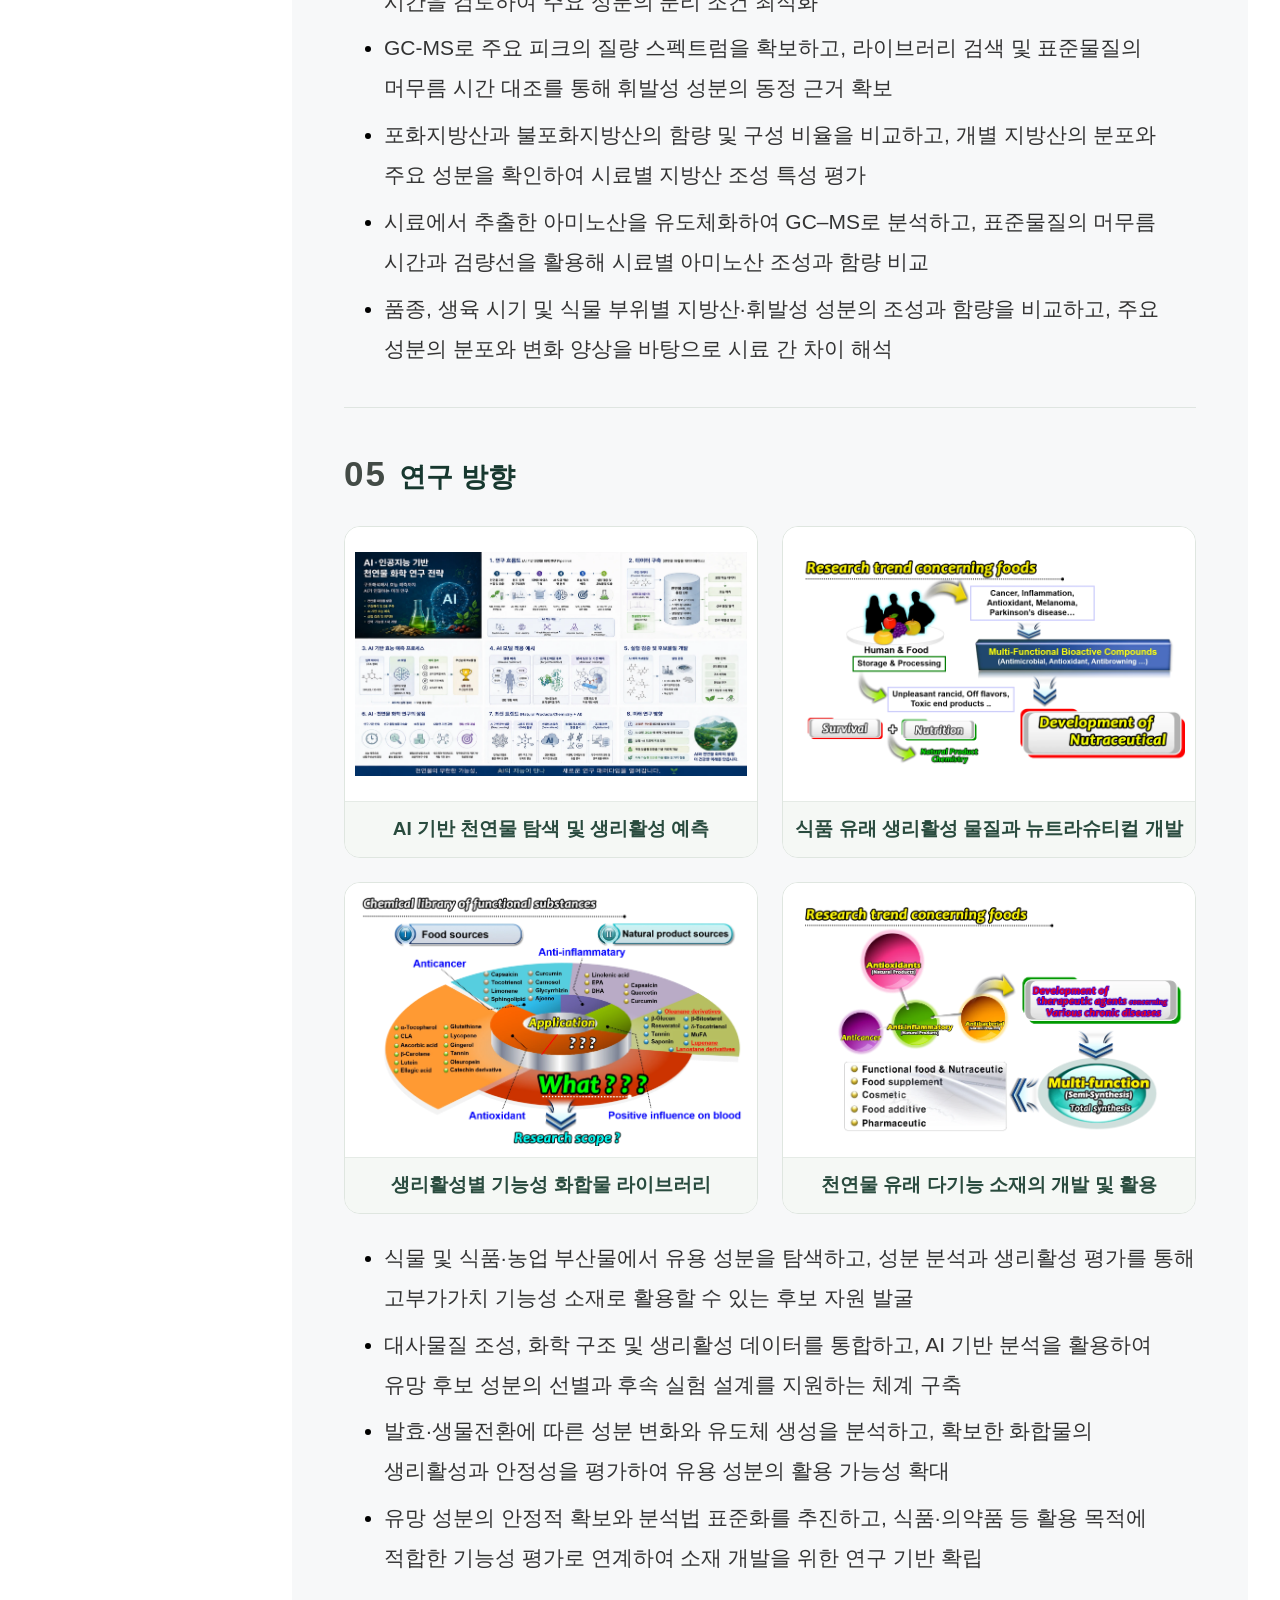
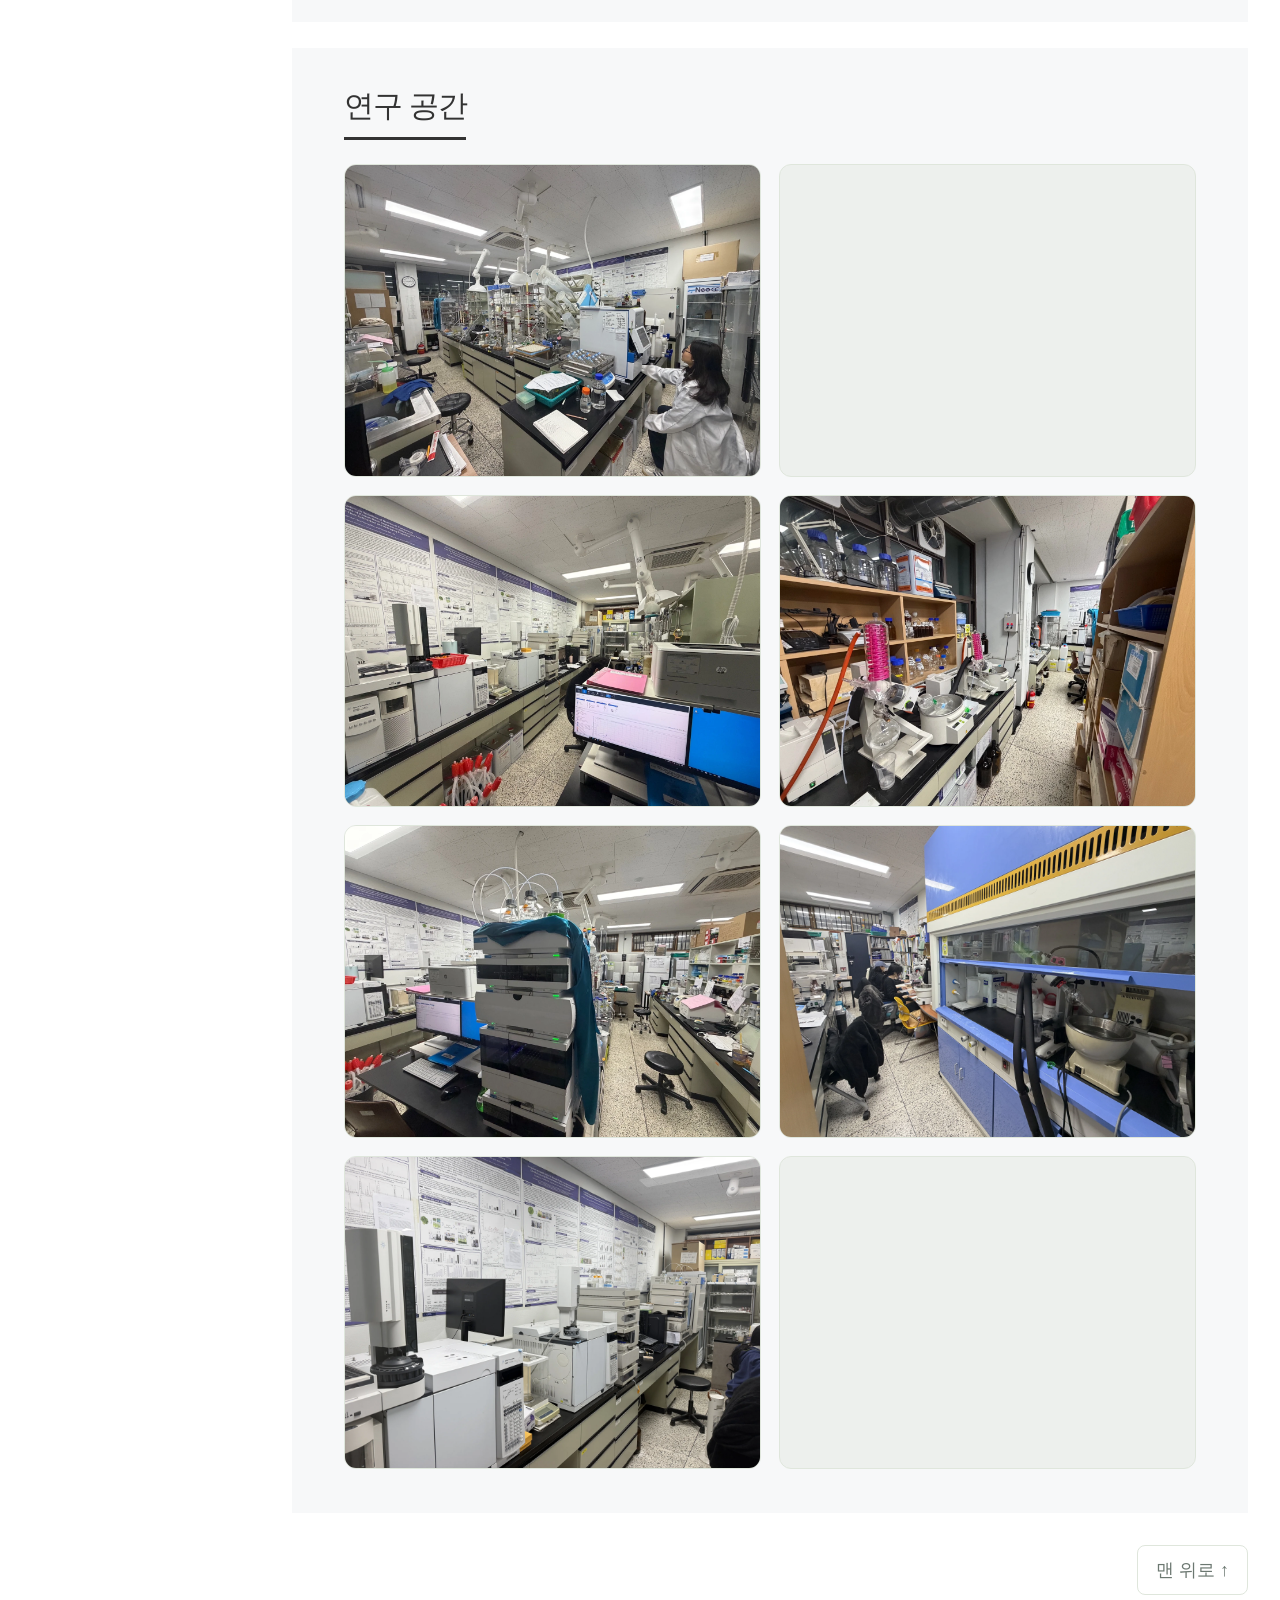
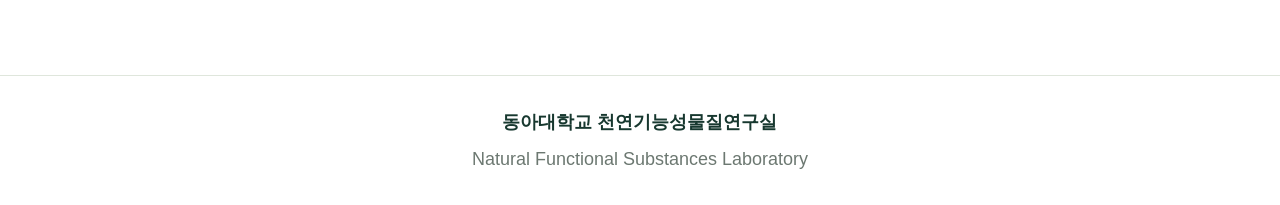
==== commit 44c6152a: "insert article" ====
--- a/index.html
+++ b/index.html
@@ -959,7 +959,8 @@
             <div>
               <dt>경력</dt>
               <dd class="career-list">
-                <p>기후에너지환경부 연구직 공무원 12년 근무 (연구사 7년, 연구관 5년)</p>
+                <p>기후에너지환경부 연구직 공무원 12년 근무</p>
+                <p>(연구사 7년, 연구관 5년)</p>
                 <p>동아대학교 스마트그린자원학과 교수</p>
               </dd>
             </div>
